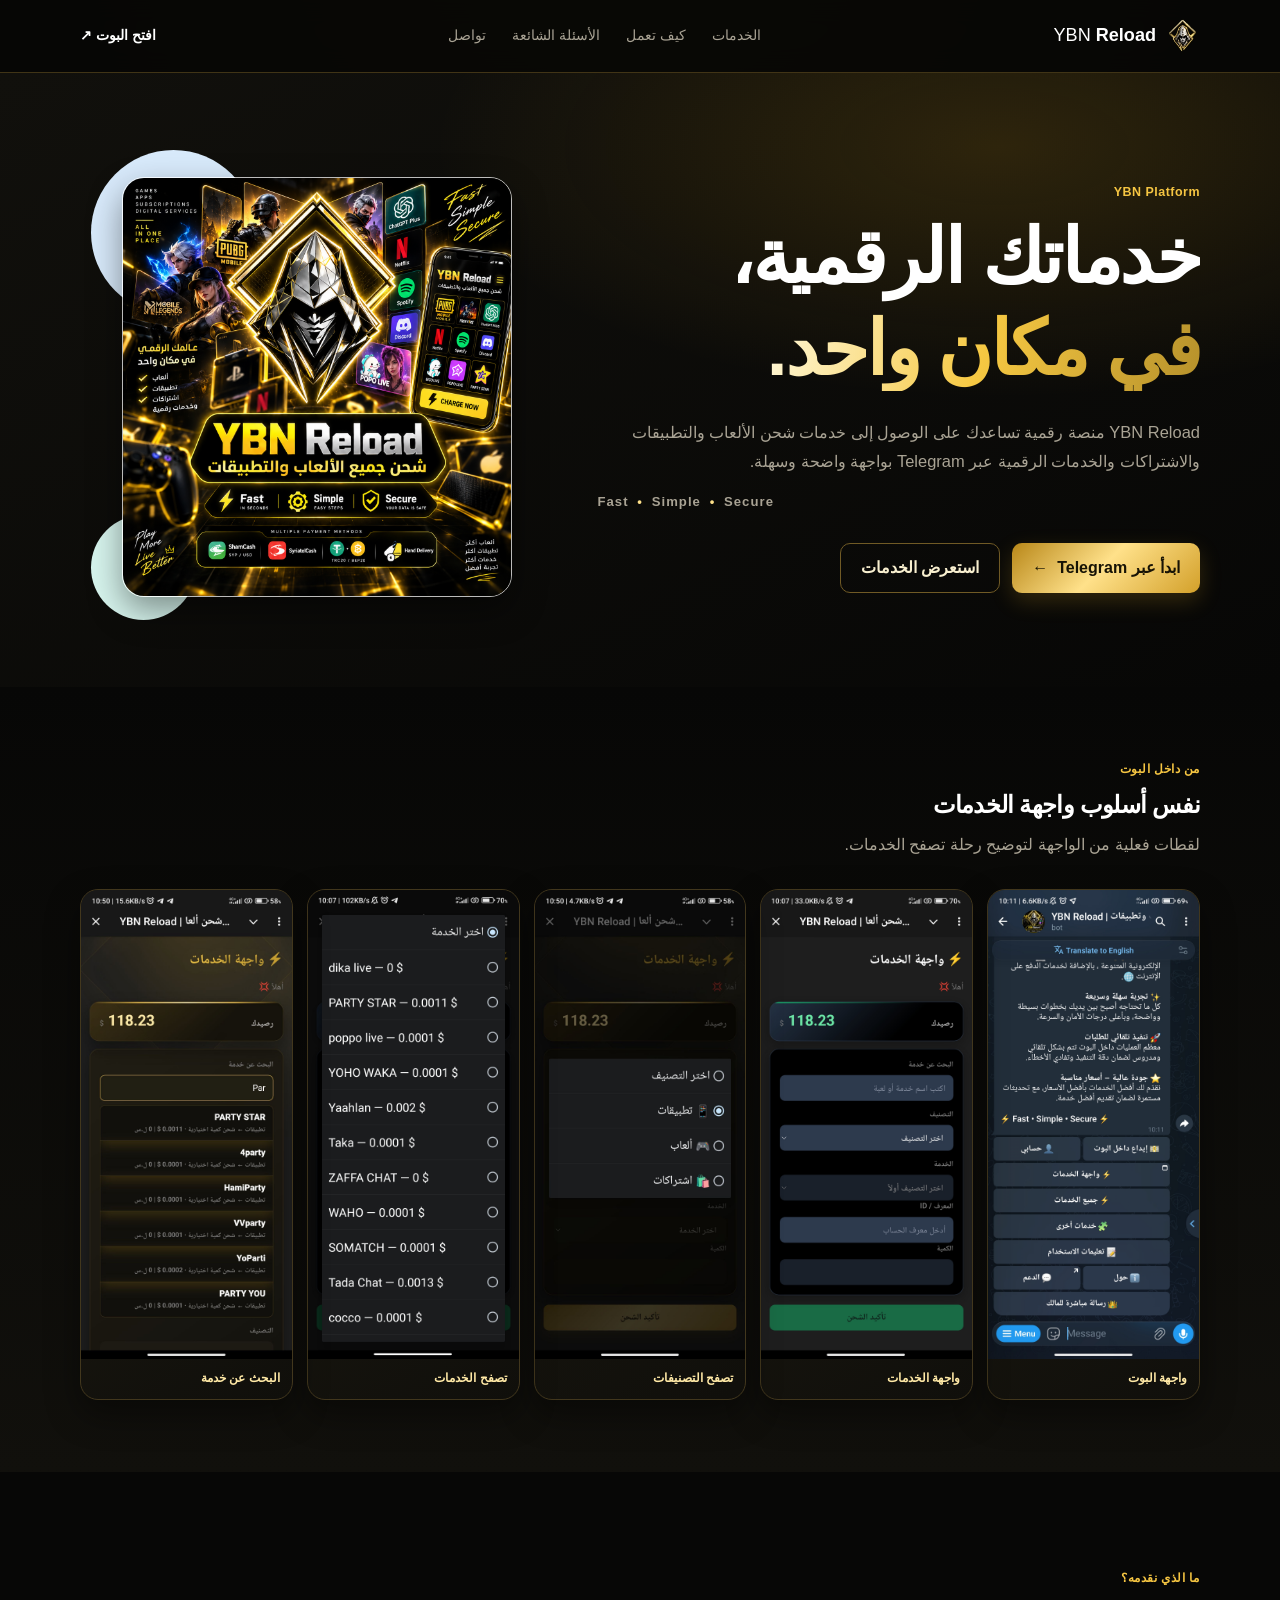
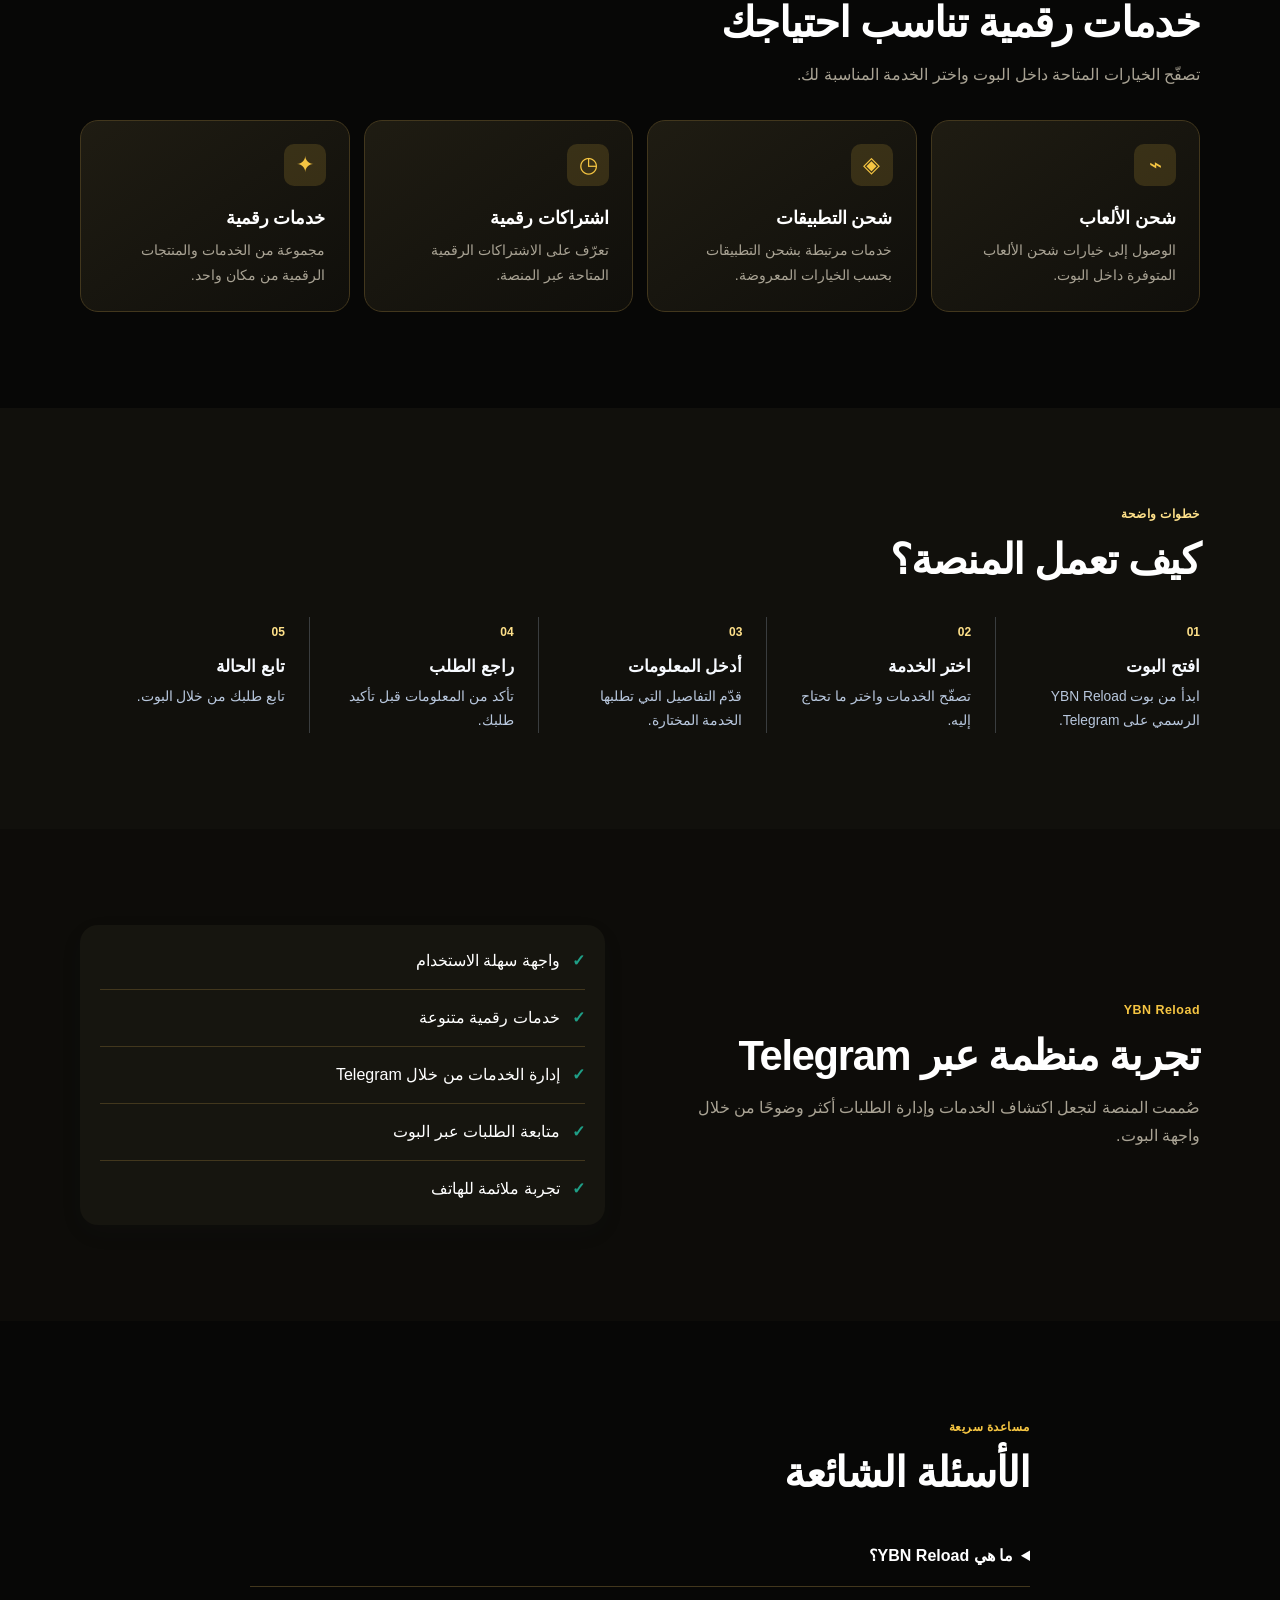
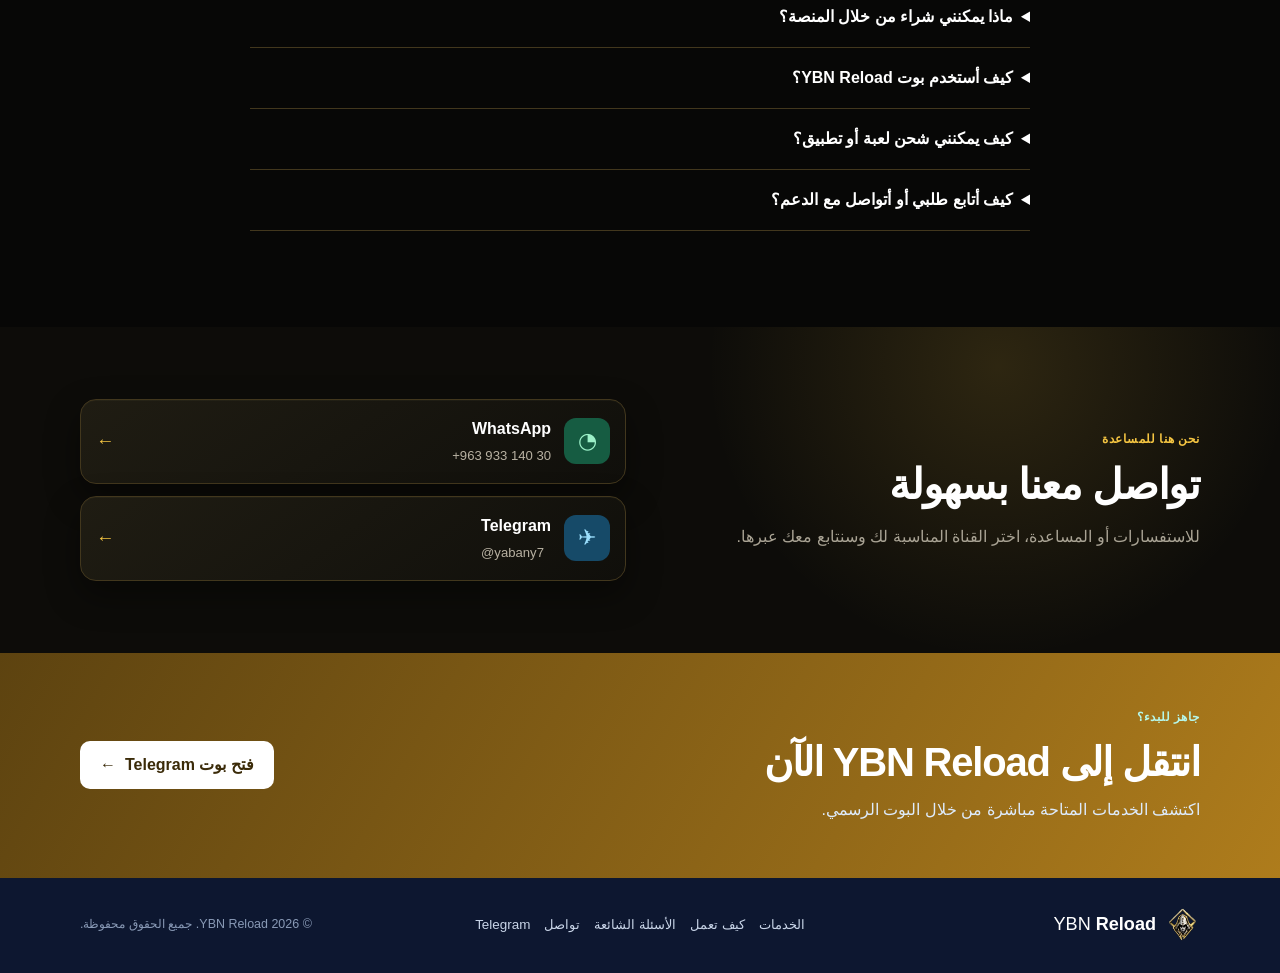
==== index.html @ 55480091 "add contact info" ====
<!doctype html>
<html lang="ar" dir="rtl">
<head>
  <meta charset="utf-8"><meta name="viewport" content="width=device-width, initial-scale=1"><meta name="theme-color" content="#101a35"><meta name="google-site-verification" content="l4mMpk2Cvwfuh3S6zdnhQQh8NTuUlML8mzUeGC96lG0">
  <meta name="description" content="YBN Reload منصة رقمية عبر Telegram لخدمات شحن الألعاب والتطبيقات والاشتراكات والخدمات الرقمية بواجهة سهلة وواضحة."><meta name="robots" content="index, follow">
  <title>YBN Reload | خدمات رقمية عبر Telegram</title>
  <!-- Replace YOUR-SITE-URL with the final GitHub Pages or custom-domain URL. -->
  <link rel="canonical" href="https://alyabany.github.io/YBN-Platform-Website"><meta property="og:type" content="website"><meta property="og:locale" content="ar_AR"><meta property="og:site_name" content="YBN Reload"><meta property="og:title" content="YBN Reload | خدمات رقمية عبر Telegram"><meta property="og:description" content="اكتشف خدمات شحن الألعاب والتطبيقات والاشتراكات والخدمات الرقمية من خلال YBN Reload على Telegram."><meta property="og:url" content="https://alyabany.github.io/YBN-Platform-Website"><meta property="og:image" content="https://alyabany.github.io/YBN-Platform-Website/assets/images/ybn-reload-services.png"><meta property="og:image:alt" content="صورة تعريفية لخدمات YBN Reload الرقمية"><meta name="twitter:card" content="summary_large_image"><meta name="twitter:title" content="YBN Reload | خدمات رقمية عبر Telegram"><meta name="twitter:description" content="خدمات شحن الألعاب والتطبيقات والاشتراكات والخدمات الرقمية عبر Telegram."><meta name="twitter:image" content="https://alyabany.github.io/YBN-Platform-Website/assets/images/ybn-reload-services.png">
  <link rel="stylesheet" href="assets/css/style.css"><link rel="stylesheet" href="assets/css/image.css"><link rel="stylesheet" href="assets/css/bot-theme.css"><link rel="stylesheet" href="assets/css/contact.css">
  <script type="application/ld+json">{"@context":"https://schema.org","@graph":[{"@type":"WebSite","name":"YBN Reload","alternateName":"YBN Platform","url":"https://alyabany.github.io/YBN-Platform-Website","inLanguage":"ar"},{"@type":"FAQPage","mainEntity":[{"@type":"Question","name":"ما هي YBN Reload؟","acceptedAnswer":{"@type":"Answer","text":"YBN Reload منصة رقمية تتيح الوصول إلى خدمات شحن الألعاب والتطبيقات والاشتراكات والخدمات الرقمية من خلال بوت Telegram."}},{"@type":"Question","name":"ماذا يمكنني شراء من خلال المنصة؟","acceptedAnswer":{"@type":"Answer","text":"تعرض المنصة خدمات شحن الألعاب وشحن التطبيقات والاشتراكات والخدمات والمنتجات الرقمية بحسب ما يتوفر في البوت."}},{"@type":"Question","name":"كيف أستخدم بوت YBN Reload؟","acceptedAnswer":{"@type":"Answer","text":"افتح البوت الرسمي على Telegram، ثم اختر الخدمة واتبع التعليمات لإدخال المعلومات المطلوبة ومراجعة طلبك."}},{"@type":"Question","name":"كيف أتابع طلبي؟","acceptedAnswer":{"@type":"Answer","text":"يمكن متابعة حالة الطلب من خلال بوت YBN Reload على Telegram."}},{"@type":"Question","name":"كيف أتواصل مع الدعم؟","acceptedAnswer":{"@type":"Answer","text":"ابدأ من بوت YBN Reload الرسمي على Telegram واتبع الخيارات أو التعليمات المتاحة فيه."}}]}]}</script>
</head>
<body>
  <a class="skip-link" href="#content">انتقل إلى المحتوى</a>
  <header class="site-header"><nav class="container nav" aria-label="التنقل الرئيسي"><a class="brand" href="#top" aria-label="YBN Reload - الصفحة الرئيسية"><img class="brand-logo" src="assets/images/logo3D.png" width="64" height="64" alt="شعار YBN Reload"><span>YBN <b>Reload</b></span></a><div class="nav-links"><a href="#services">الخدمات</a><a href="#how-it-works">كيف تعمل</a><a href="#faq">الأسئلة الشائعة</a><a href="#contact">تواصل</a></div><a class="nav-telegram" href="https://t.me/YBN_Reload_bot" target="_blank" rel="noopener noreferrer">افتح البوت <span aria-hidden="true">↗</span></a></nav></header>
  <main id="content">
    <section class="hero" id="top" aria-labelledby="hero-title"><div class="container hero-grid"><div class="hero-copy"><p class="eyebrow">YBN Platform</p><h1 id="hero-title">خدماتك الرقمية،<br><span>في مكان واحد.</span></h1><p class="hero-description">YBN Reload منصة رقمية تساعدك على الوصول إلى خدمات شحن الألعاب والتطبيقات والاشتراكات والخدمات الرقمية عبر Telegram بواجهة واضحة وسهلة.</p><p class="tagline" lang="en">Fast <i>•</i> Simple <i>•</i> Secure</p><div class="hero-actions"><a class="button button-primary" href="https://t.me/YBN_Reload_bot" target="_blank" rel="noopener noreferrer">ابدأ عبر Telegram <span aria-hidden="true">←</span></a><a class="button button-secondary" href="#services">استعرض الخدمات</a></div></div><div class="hero-art"><div class="orb orb-one"></div><div class="orb orb-two"></div><img src="assets/images/ybn-reload-services.png" width="1208" height="1304" fetchpriority="high" alt="تصميم YBN Reload لخدمات شحن الألعاب والتطبيقات والاشتراكات والخدمات الرقمية"></div></div></section>
    <section class="bot-showcase" aria-labelledby="bot-showcase-title"><div class="container"><p class="eyebrow">من داخل البوت</p><h2 id="bot-showcase-title">نفس أسلوب واجهة الخدمات</h2><p class="section-intro">لقطات فعلية من الواجهة لتوضيح رحلة تصفح الخدمات.</p><div class="screens-grid"><figure><img src="assets/images/bot-home.jpg" width="1080" height="2400" loading="lazy" alt="واجهة بوت YBN Reload"><figcaption>واجهة البوت</figcaption></figure><figure><img src="assets/images/bot-services.jpg" width="1080" height="2400" loading="lazy" alt="واجهة الخدمات في البوت"><figcaption>واجهة الخدمات</figcaption></figure><figure><img src="assets/images/bot-categories.jpg" width="1080" height="2400" loading="lazy" alt="تصفح تصنيفات الخدمات"><figcaption>تصفح التصنيفات</figcaption></figure><figure><img src="assets/images/bot-catalog.jpg" width="1080" height="2400" loading="lazy" alt="قائمة الخدمات داخل البوت"><figcaption>تصفح الخدمات</figcaption></figure><figure><img src="assets/images/bot-search.jpg" width="1080" height="2400" loading="lazy" alt="البحث عن خدمة داخل البوت"><figcaption>البحث عن خدمة</figcaption></figure></div></div></section>
    <section class="section" id="services" aria-labelledby="services-title"><div class="container"><p class="eyebrow">ما الذي نقدمه؟</p><h2 id="services-title">خدمات رقمية تناسب احتياجك</h2><p class="section-intro">تصفّح الخيارات المتاحة داخل البوت واختر الخدمة المناسبة لك.</p><div class="services-grid"><article class="service-card"><span class="icon" aria-hidden="true">⌁</span><h3>شحن الألعاب</h3><p>الوصول إلى خيارات شحن الألعاب المتوفرة داخل البوت.</p></article><article class="service-card"><span class="icon" aria-hidden="true">◈</span><h3>شحن التطبيقات</h3><p>خدمات مرتبطة بشحن التطبيقات بحسب الخيارات المعروضة.</p></article><article class="service-card"><span class="icon" aria-hidden="true">◷</span><h3>اشتراكات رقمية</h3><p>تعرّف على الاشتراكات الرقمية المتاحة عبر المنصة.</p></article><article class="service-card"><span class="icon" aria-hidden="true">✦</span><h3>خدمات رقمية</h3><p>مجموعة من الخدمات والمنتجات الرقمية من مكان واحد.</p></article></div></div></section>
    <section class="section workflow" id="how-it-works" aria-labelledby="workflow-title"><div class="container"><div class="section-heading"><p class="eyebrow">خطوات واضحة</p><h2 id="workflow-title">كيف تعمل المنصة؟</h2></div><ol class="steps"><li><span>01</span><h3>افتح البوت</h3><p>ابدأ من بوت YBN Reload الرسمي على Telegram.</p></li><li><span>02</span><h3>اختر الخدمة</h3><p>تصفّح الخدمات واختر ما تحتاج إليه.</p></li><li><span>03</span><h3>أدخل المعلومات</h3><p>قدّم التفاصيل التي تطلبها الخدمة المختارة.</p></li><li><span>04</span><h3>راجع الطلب</h3><p>تأكد من المعلومات قبل تأكيد طلبك.</p></li><li><span>05</span><h3>تابع الحالة</h3><p>تابع طلبك من خلال البوت.</p></li></ol></div></section>
    <section class="section reasons" aria-labelledby="reasons-title"><div class="container reasons-layout"><div><p class="eyebrow">YBN Reload</p><h2 id="reasons-title">تجربة منظمة عبر Telegram</h2><p class="section-intro">صُممت المنصة لتجعل اكتشاف الخدمات وإدارة الطلبات أكثر وضوحًا من خلال واجهة البوت.</p></div><ul class="reason-list"><li><span aria-hidden="true">✓</span> واجهة سهلة الاستخدام</li><li><span aria-hidden="true">✓</span> خدمات رقمية متنوعة</li><li><span aria-hidden="true">✓</span> إدارة الخدمات من خلال Telegram</li><li><span aria-hidden="true">✓</span> متابعة الطلبات عبر البوت</li><li><span aria-hidden="true">✓</span> تجربة ملائمة للهاتف</li></ul></div></section>
    <section class="section faq" id="faq" aria-labelledby="faq-title"><div class="container narrow"><p class="eyebrow">مساعدة سريعة</p><h2 id="faq-title">الأسئلة الشائعة</h2><div class="faq-list"><details><summary>ما هي YBN Reload؟</summary><p>YBN Reload منصة رقمية تتيح الوصول إلى خدمات شحن الألعاب والتطبيقات والاشتراكات والخدمات الرقمية من خلال بوت Telegram.</p></details><details><summary>ماذا يمكنني شراء من خلال المنصة؟</summary><p>تتضمن المنصة خدمات شحن الألعاب وشحن التطبيقات والاشتراكات والخدمات والمنتجات الرقمية، بحسب ما يتوفر داخل البوت.</p></details><details><summary>كيف أستخدم بوت YBN Reload؟</summary><p>افتح البوت الرسمي على Telegram، واختر الخدمة، ثم اتبع التعليمات لإدخال المعلومات المطلوبة ومراجعة طلبك.</p></details><details><summary>كيف يمكنني شحن لعبة أو تطبيق؟</summary><p>افتح البوت واختر خدمة الشحن المتاحة، ثم اتبع الخطوات الظاهرة للخدمة التي اخترتها.</p></details><details><summary>كيف أتابع طلبي أو أتواصل مع الدعم؟</summary><p>يمكنك متابعة حالة طلبك أو الوصول إلى خيارات الدعم المتاحة من خلال بوت YBN Reload الرسمي.</p></details></div></div></section>
    <section class="contact" id="contact" aria-labelledby="contact-title"><div class="container contact-layout"><div><p class="eyebrow">نحن هنا للمساعدة</p><h2 id="contact-title">تواصل معنا بسهولة</h2><p>للاستفسارات أو المساعدة، اختر القناة المناسبة لك وسنتابع معك عبرها.</p></div><div class="contact-cards"><a class="contact-card whatsapp" href="https://wa.me/96393314030" target="_blank" rel="noopener noreferrer"><span class="contact-icon" aria-hidden="true">◔</span><span><strong>WhatsApp</strong><small dir="ltr">+963 933 140 30</small></span><b aria-hidden="true">←</b></a><a class="contact-card telegram" href="https://t.me/yabany7" target="_blank" rel="noopener noreferrer"><span class="contact-icon" aria-hidden="true">✈</span><span><strong>Telegram</strong><small dir="ltr">@yabany7</small></span><b aria-hidden="true">←</b></a></div></div></section>
    <section class="cta"><div class="container cta-content"><div><p class="eyebrow">جاهز للبدء؟</p><h2>انتقل إلى YBN Reload الآن</h2><p>اكتشف الخدمات المتاحة مباشرة من خلال البوت الرسمي.</p></div><a class="button button-light" href="https://t.me/YBN_Reload_bot" target="_blank" rel="noopener noreferrer">فتح بوت Telegram <span aria-hidden="true">←</span></a></div></section>
  </main>
  <footer class="site-footer"><div class="container footer-grid"><a class="brand" href="#top"><img class="brand-logo" src="assets/images/logo3D.png" width="64" height="64" alt="شعار YBN Reload"><span>YBN <b>Reload</b></span></a><div class="footer-links"><a href="#services">الخدمات</a><a href="#how-it-works">كيف تعمل</a><a href="#faq">الأسئلة الشائعة</a><a href="#contact">تواصل</a><a href="https://t.me/YBN_Reload_bot" target="_blank" rel="noopener noreferrer">Telegram</a></div><p>© 2026 YBN Reload. جميع الحقوق محفوظة.</p></div></footer>
</body>
</html>
---- assets/css/style.css ----
:root{--ink:#111b35;--muted:#5d6b83;--paper:#fff;--surface:#f5f8fc;--line:#dce5f1;--primary:#1f62ac;--deep:#101a35;--mint:#57d3bd;--radius:18px;--shadow:0 18px 48px rgba(16,26,53,.1)}*{box-sizing:border-box}html{scroll-behavior:smooth}body{margin:0;background:var(--paper);color:var(--ink);font-family:Tahoma,Arial,sans-serif;font-size:16px;line-height:1.75}a{color:inherit;text-decoration:none}a:focus-visible,summary:focus-visible{outline:3px solid var(--mint);outline-offset:4px}.container{width:min(1120px,calc(100% - 40px));margin-inline:auto}.skip-link{background:#fff;color:var(--deep);padding:9px 14px;position:fixed;right:14px;top:-100px;z-index:20;border-radius:10px}.skip-link:focus{top:14px}.site-header{background:rgba(255,255,255,.92);border-bottom:1px solid rgba(220,229,241,.8);position:sticky;top:0;z-index:10;backdrop-filter:blur(12px)}.nav{min-height:72px;display:flex;align-items:center;justify-content:space-between;gap:18px}.brand{font-size:1.13rem;font-weight:500;display:inline-flex;gap:9px;align-items:center;white-space:nowrap}.brand b{font-weight:800}.brand-mark{align-items:center;background:linear-gradient(145deg,#2874be,#123d77);border-radius:9px;color:#fff;display:inline-flex;font-size:.93rem;font-weight:800;height:30px;justify-content:center;width:30px}.nav-links{display:none;gap:26px;color:#42516c;font-size:.9rem}.nav-links a:hover,.footer-links a:hover{color:var(--primary)}.nav-telegram{color:var(--primary);font-size:.85rem;font-weight:700;white-space:nowrap}.hero{background:linear-gradient(155deg,#f7fbff 0%,#eef5fc 52%,#f7fbff 100%);overflow:hidden;padding:70px 0 64px}.hero-grid{align-items:center;display:grid;gap:44px}.eyebrow{color:var(--primary);font-size:.78rem;font-weight:800;letter-spacing:.04em;margin:0 0 9px}.hero h1,h2{letter-spacing:-.03em;line-height:1.22;margin:0}.hero h1{font-size:clamp(2.45rem,8vw,4.7rem)}.hero h1 span{color:var(--primary)}.hero-description{color:var(--muted);font-size:1.03rem;max-width:590px;margin:22px 0 15px}.tagline{color:#6b7890;direction:ltr;font-size:.82rem;font-weight:700;letter-spacing:.08em;margin:0}.tagline i{color:var(--mint);font-style:normal;padding:0 4px}.hero-actions{display:flex;flex-wrap:wrap;gap:12px;margin-top:29px}.button{align-items:center;border-radius:10px;display:inline-flex;font-weight:800;gap:9px;justify-content:center;min-height:48px;padding:10px 20px;transition:transform .2s,box-shadow .2s}.button:hover{transform:translateY(-2px)}.button-primary{background:var(--primary);box-shadow:0 9px 18px rgba(31,98,172,.22);color:#fff}.button-secondary{border:1px solid #cbd8e8;color:#243653}.hero-art{min-height:320px;position:relative}.chat-card{background:#fff;border:1px solid rgba(220,229,241,.9);border-radius:22px;box-shadow:var(--shadow);margin:0 auto;padding:17px;position:relative;width:min(100%,390px);z-index:1}.chat-head{align-items:center;display:flex;gap:10px}.avatar{align-items:center;background:linear-gradient(135deg,#1e68b3,#54cfbb);border-radius:50%;color:#fff;display:flex;font-size:.8rem;font-weight:800;height:34px;justify-content:center;width:34px}.chat-head b,.chat-head small{display:block;line-height:1.4}.chat-head b{font-size:.88rem}.chat-head small{color:#718099;font-size:.7rem}.dots{color:#91a0b8;margin-right:auto}.bubble{border-radius:13px;font-size:.8rem;margin-top:22px;padding:11px 13px;width:83%}.bot-bubble{background:#edf5fd;color:#2b4262}.service-pills{display:flex;flex-wrap:wrap;gap:7px;margin:13px 0}.service-pills span{background:#f4f7fb;border-radius:50px;color:#456084;font-size:.7rem;padding:7px 9px}.message-input{align-items:center;border:1px solid var(--line);border-radius:9px;color:#94a0b0;display:flex;font-size:.74rem;justify-content:space-between;padding:7px 10px}.message-input b{color:var(--primary);font-size:1rem}.orb{border-radius:50%;position:absolute}.orb-one{background:#d8eafb;height:165px;left:5%;top:-27px;width:165px}.orb-two{background:#d7f5ee;bottom:-23px;height:105px;left:8%;width:105px}.section{padding:72px 0}.section h2{font-size:clamp(1.8rem,5vw,2.6rem)}.section-intro{color:var(--muted);margin:12px 0 0;max-width:620px}.services-grid{display:grid;gap:14px;margin-top:31px}.service-card{background:var(--surface);border:1px solid #e7edf5;border-radius:var(--radius);padding:23px}.icon{align-items:center;background:#e4f1ff;border-radius:10px;color:var(--primary);display:flex;font-size:1.35rem;height:42px;justify-content:center;width:42px}.service-card:nth-child(2) .icon{background:#e5f8f3;color:#208a78}.service-card:nth-child(3) .icon{background:#eef0ff;color:#5866c5}.service-card:nth-child(4) .icon{background:#f4eefe;color:#8851bd}.service-card h3{font-size:1.1rem;margin:17px 0 4px}.service-card p{color:var(--muted);font-size:.89rem;margin:0}.workflow{background:var(--deep);color:#f7faff}.workflow .eyebrow{color:var(--mint)}.steps{display:grid;gap:16px;list-style:none;margin:32px 0 0;padding:0}.steps li{border-bottom:1px solid rgba(207,224,247,.22);padding:0 0 18px}.steps span{color:var(--mint);font-size:.75rem;font-weight:800}.steps h3{font-size:1.06rem;margin:7px 0 3px}.steps p{color:#b8c7dd;font-size:.86rem;margin:0}.reasons{background:var(--surface)}.reasons-layout{display:grid;gap:28px}.reason-list{background:#fff;border-radius:var(--radius);box-shadow:0 8px 24px rgba(34,56,85,.05);list-style:none;margin:0;padding:8px 20px}.reason-list li{border-bottom:1px solid #ebf0f5;padding:14px 0}.reason-list li:last-child{border:0}.reason-list span{color:#1f9f87;font-weight:900;margin-left:8px}.narrow{max-width:780px}.faq-list{margin-top:27px}.faq-list details{border-bottom:1px solid var(--line);padding:16px 0}.faq-list summary{cursor:pointer;font-size:1rem;font-weight:800;list-style-position:inside}.faq-list p{color:var(--muted);font-size:.92rem;margin:10px 0 0;padding-inline:2px}.cta{background:linear-gradient(120deg,#1f62ac,#16457d);color:#fff;padding:54px 0}.cta-content{display:grid;gap:24px}.cta .eyebrow{color:#b6f7e9}.cta h2{font-size:clamp(1.75rem,5vw,2.5rem);line-height:1.2;margin:0}.cta p:not(.eyebrow){color:#deebfb;margin:10px 0 0}.button-light{align-self:center;background:#fff;color:#18528f;width:max-content}.site-footer{background:#0d1730;color:#c9d5e8;padding:30px 0}.footer-grid{display:grid;gap:19px}.footer-links{display:flex;flex-wrap:wrap;gap:14px;font-size:.84rem}.site-footer p{color:#899ab6;font-size:.78rem;margin:0}.error-page{align-items:center;background:var(--surface);display:flex;min-height:100vh;padding:20px}.error-card{background:#fff;border-radius:var(--radius);box-shadow:var(--shadow);margin:auto;max-width:530px;padding:40px;text-align:center}.error-card .brand{justify-content:center}.error-code{color:var(--primary);font-size:4rem;font-weight:800;line-height:1;margin:32px 0 10px}.error-card h1{font-size:1.7rem}.error-card p:not(.error-code){color:var(--muted);margin-bottom:26px}@media (min-width:640px){.services-grid{grid-template-columns:repeat(2,1fr)}.steps{grid-template-columns:repeat(2,1fr)}.steps li{padding-left:15px}.footer-grid{align-items:center;grid-template-columns:1fr auto 1fr}.site-footer p{text-align:left}}@media (min-width:850px){.nav-links{display:flex}.hero{padding:104px 0 90px}.hero-grid{grid-template-columns:1.12fr .88fr}.hero-art{min-height:390px}.chat-card{margin-top:25px}.services-grid{grid-template-columns:repeat(4,1fr)}.steps{grid-template-columns:repeat(5,1fr);gap:24px}.steps li{border-bottom:0;border-left:1px solid rgba(207,224,247,.22);padding:0 0 0 19px}.steps li:last-child{border-left:0}.reasons-layout{align-items:center;grid-template-columns:1fr 1fr;gap:70px}.cta-content{align-items:center;grid-template-columns:1fr auto}.section{padding:96px 0}}@media (prefers-reduced-motion:reduce){html{scroll-behavior:auto}.button{transition:none}}
---- assets/css/image.css ----
.hero-art{isolation:isolate;margin-inline:auto;max-width:355px;min-height:0}
.hero-art img{border:1px solid rgba(255,255,255,.72);border-radius:22px;box-shadow:var(--shadow);display:block;height:auto;position:relative;width:100%;z-index:1}
.hero-art .orb{z-index:0}.hero-art .orb-one,.hero-art .orb-two{left:-8%}
@media (min-width:850px){.hero-art{max-width:390px}}
---- assets/css/bot-theme.css ----
:root{--ink:#f8f3e6;--muted:#a9a394;--paper:#070706;--surface:#11100c;--line:#42371d;--primary:#f5c542;--deep:#070706;--mint:#ffe18a;--radius:18px;--shadow:0 14px 34px rgba(0,0,0,.42),inset 0 1px rgba(255,238,176,.035)}
body{background:radial-gradient(ellipse 80% 42% at 50% -12%,rgba(221,165,24,.23),transparent 68%),var(--paper);color:#fff;font-family:"Segoe UI",Tahoma,Arial,sans-serif}.site-header{background:rgba(7,7,6,.92);border-color:rgba(112,90,37,.55)}.brand,.nav-telegram{color:#fff}.nav-links{color:var(--muted)}.brand-mark{background:linear-gradient(145deg,#b88718,#ffe18a);color:#171305}.hero{background:radial-gradient(ellipse 70% 65% at 78% 12%,rgba(221,165,24,.16),transparent 63%),linear-gradient(155deg,#11100c,#070706)}.hero h1,.section h2,.bot-showcase h2{color:#fff}.hero h1 span{background:linear-gradient(105deg,#fff9dc,#f6c842 50%,#b6912b);-webkit-background-clip:text;background-clip:text;color:transparent}.hero-description,.tagline,.section-intro{color:var(--muted)}.eyebrow{color:#f5c542}.button-primary{background-image:linear-gradient(135deg,#b88718,#ffe18a 48%,#d3a02a);box-shadow:0 8px 22px rgba(223,170,33,.2);color:#171305}.button-secondary{border-color:#705a25;color:#f8efcf}.bot-showcase{background:linear-gradient(180deg,#070706,#11100c);padding:72px 0}.screens-grid{display:grid;gap:14px;grid-template-columns:repeat(2,minmax(0,1fr));margin-top:30px}.screens-grid figure{background:linear-gradient(145deg,rgba(32,29,19,.96),rgba(16,15,11,.98));border:1px solid #42371d;border-radius:18px;box-shadow:var(--shadow);margin:0;overflow:hidden}.screens-grid figure:first-child{grid-column:span 2}.screens-grid img{display:block;height:auto;width:100%}.screens-grid figcaption{color:#ffe9a6;font-size:.78rem;font-weight:700;padding:9px 12px}.section{background:#070706}.service-card{background:linear-gradient(145deg,rgba(32,29,19,.96),rgba(16,15,11,.98));border-color:#42371d}.service-card h3,.reason-list{color:#fff}.service-card p,.faq-list p{color:var(--muted)}.icon{background:rgba(245,197,66,.15)!important;color:#f5c542!important}.workflow{background:#11100c}.reasons{background:#0d0c09}.reason-list{background:#16150f}.reason-list li,.faq-list details{border-color:#42371d}.faq{background:#070706}.faq-list summary{color:#fff}.cta{background:linear-gradient(120deg,#5d4310,#ae7c1c)}.button-light{color:#3b2b09}@media(min-width:700px){.screens-grid{grid-template-columns:repeat(5,1fr)}.screens-grid figure:first-child{grid-column:span 1}}
---- assets/css/contact.css ----
.brand-logo{border-radius:50%;display:block;height:32px;object-fit:cover;width:32px}.contact{background:radial-gradient(circle at 78% 12%,rgba(245,197,66,.14),transparent 28%),#0d0c09;padding:72px 0}.contact-layout{display:grid;gap:28px}.contact h2{color:#fff;font-size:clamp(1.8rem,5vw,2.6rem);letter-spacing:-.03em;line-height:1.22;margin:0}.contact p:not(.eyebrow){color:var(--muted);margin:12px 0 0;max-width:530px}.contact-cards{display:grid;gap:12px}.contact-card{align-items:center;background:linear-gradient(145deg,rgba(32,29,19,.96),rgba(16,15,11,.98));border:1px solid #42371d;border-radius:16px;box-shadow:var(--shadow);display:flex;gap:13px;padding:15px;transition:transform .2s,border-color .2s}.contact-card:hover{border-color:#f5c542;transform:translateY(-3px)}.contact-card .contact-icon{align-items:center;border-radius:12px;display:flex;font-size:1.35rem;height:46px;justify-content:center;width:46px}.contact-card.whatsapp .contact-icon{background:#165c42;color:#9cf0c8}.contact-card.telegram .contact-icon{background:#164a68;color:#9bdffd}.contact-card strong,.contact-card small{display:block}.contact-card strong{color:#fff;font-size:1rem}.contact-card small{color:#b8b1a2;font-size:.82rem;margin-top:2px}.contact-card b{color:#f5c542;font-size:1.15rem;margin-right:auto}@media(min-width:760px){.contact-layout{align-items:center;grid-template-columns:1fr 1fr}.brand-logo{height:35px;width:35px}}
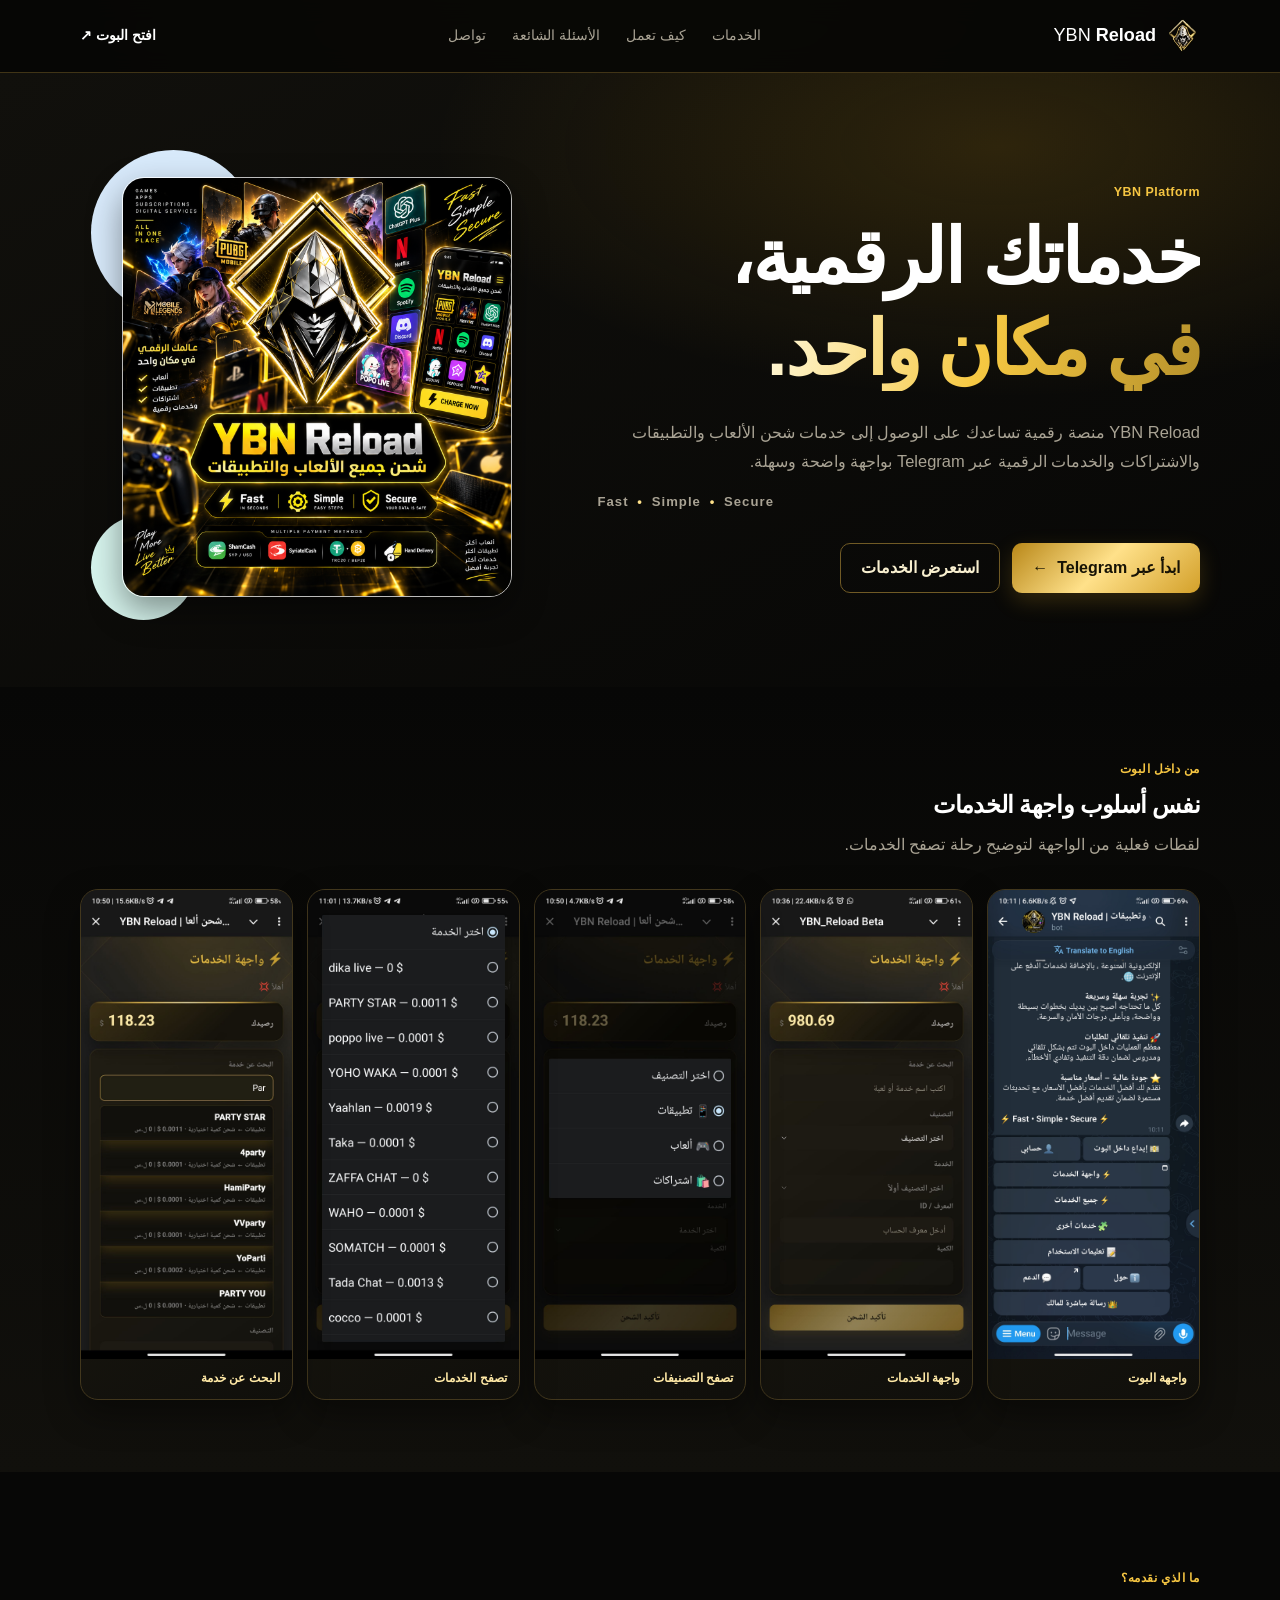
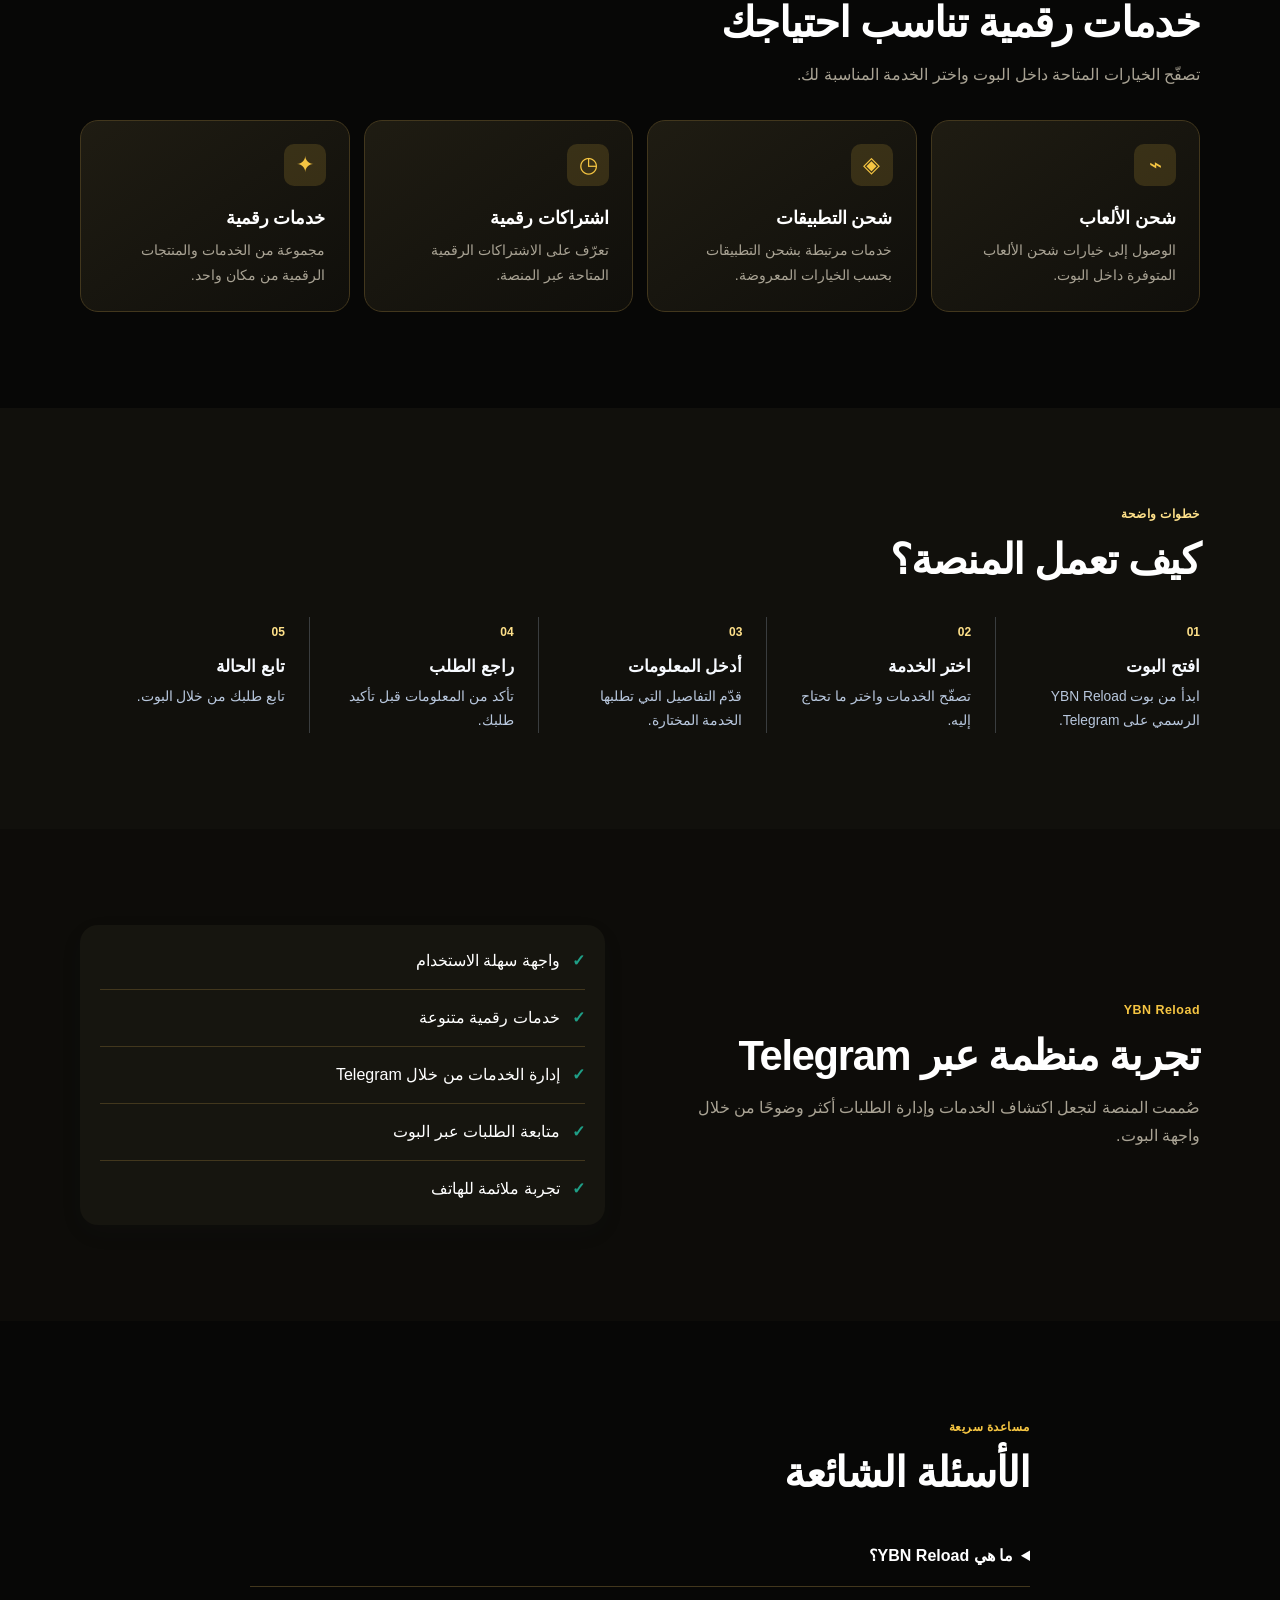
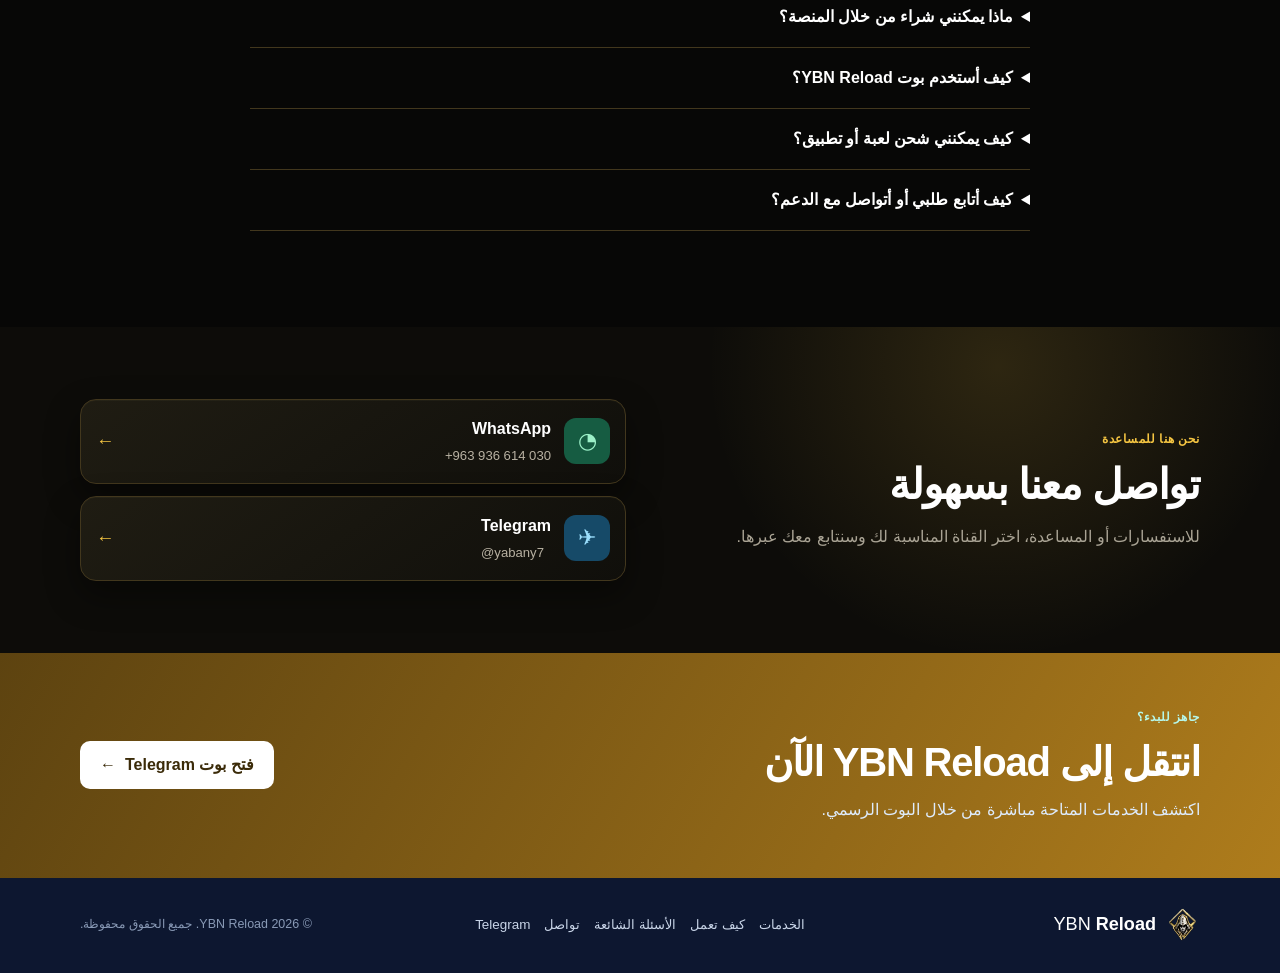
==== commit 9125b95c: "fix contact" ====
--- a/index.html
+++ b/index.html
@@ -19,7 +19,7 @@
     <section class="section workflow" id="how-it-works" aria-labelledby="workflow-title"><div class="container"><div class="section-heading"><p class="eyebrow">خطوات واضحة</p><h2 id="workflow-title">كيف تعمل المنصة؟</h2></div><ol class="steps"><li><span>01</span><h3>افتح البوت</h3><p>ابدأ من بوت YBN Reload الرسمي على Telegram.</p></li><li><span>02</span><h3>اختر الخدمة</h3><p>تصفّح الخدمات واختر ما تحتاج إليه.</p></li><li><span>03</span><h3>أدخل المعلومات</h3><p>قدّم التفاصيل التي تطلبها الخدمة المختارة.</p></li><li><span>04</span><h3>راجع الطلب</h3><p>تأكد من المعلومات قبل تأكيد طلبك.</p></li><li><span>05</span><h3>تابع الحالة</h3><p>تابع طلبك من خلال البوت.</p></li></ol></div></section>
     <section class="section reasons" aria-labelledby="reasons-title"><div class="container reasons-layout"><div><p class="eyebrow">YBN Reload</p><h2 id="reasons-title">تجربة منظمة عبر Telegram</h2><p class="section-intro">صُممت المنصة لتجعل اكتشاف الخدمات وإدارة الطلبات أكثر وضوحًا من خلال واجهة البوت.</p></div><ul class="reason-list"><li><span aria-hidden="true">✓</span> واجهة سهلة الاستخدام</li><li><span aria-hidden="true">✓</span> خدمات رقمية متنوعة</li><li><span aria-hidden="true">✓</span> إدارة الخدمات من خلال Telegram</li><li><span aria-hidden="true">✓</span> متابعة الطلبات عبر البوت</li><li><span aria-hidden="true">✓</span> تجربة ملائمة للهاتف</li></ul></div></section>
     <section class="section faq" id="faq" aria-labelledby="faq-title"><div class="container narrow"><p class="eyebrow">مساعدة سريعة</p><h2 id="faq-title">الأسئلة الشائعة</h2><div class="faq-list"><details><summary>ما هي YBN Reload؟</summary><p>YBN Reload منصة رقمية تتيح الوصول إلى خدمات شحن الألعاب والتطبيقات والاشتراكات والخدمات الرقمية من خلال بوت Telegram.</p></details><details><summary>ماذا يمكنني شراء من خلال المنصة؟</summary><p>تتضمن المنصة خدمات شحن الألعاب وشحن التطبيقات والاشتراكات والخدمات والمنتجات الرقمية، بحسب ما يتوفر داخل البوت.</p></details><details><summary>كيف أستخدم بوت YBN Reload؟</summary><p>افتح البوت الرسمي على Telegram، واختر الخدمة، ثم اتبع التعليمات لإدخال المعلومات المطلوبة ومراجعة طلبك.</p></details><details><summary>كيف يمكنني شحن لعبة أو تطبيق؟</summary><p>افتح البوت واختر خدمة الشحن المتاحة، ثم اتبع الخطوات الظاهرة للخدمة التي اخترتها.</p></details><details><summary>كيف أتابع طلبي أو أتواصل مع الدعم؟</summary><p>يمكنك متابعة حالة طلبك أو الوصول إلى خيارات الدعم المتاحة من خلال بوت YBN Reload الرسمي.</p></details></div></div></section>
-    <section class="contact" id="contact" aria-labelledby="contact-title"><div class="container contact-layout"><div><p class="eyebrow">نحن هنا للمساعدة</p><h2 id="contact-title">تواصل معنا بسهولة</h2><p>للاستفسارات أو المساعدة، اختر القناة المناسبة لك وسنتابع معك عبرها.</p></div><div class="contact-cards"><a class="contact-card whatsapp" href="https://wa.me/96393314030" target="_blank" rel="noopener noreferrer"><span class="contact-icon" aria-hidden="true">◔</span><span><strong>WhatsApp</strong><small dir="ltr">+963 933 140 30</small></span><b aria-hidden="true">←</b></a><a class="contact-card telegram" href="https://t.me/yabany7" target="_blank" rel="noopener noreferrer"><span class="contact-icon" aria-hidden="true">✈</span><span><strong>Telegram</strong><small dir="ltr">@yabany7</small></span><b aria-hidden="true">←</b></a></div></div></section>
+    <section class="contact" id="contact" aria-labelledby="contact-title"><div class="container contact-layout"><div><p class="eyebrow">نحن هنا للمساعدة</p><h2 id="contact-title">تواصل معنا بسهولة</h2><p>للاستفسارات أو المساعدة، اختر القناة المناسبة لك وسنتابع معك عبرها.</p></div><div class="contact-cards"><a class="contact-card whatsapp" href="https://wa.me/963936614030" target="_blank" rel="noopener noreferrer"><span class="contact-icon" aria-hidden="true">◔</span><span><strong>WhatsApp</strong><small dir="ltr">+963 936 614 030</small></span><b aria-hidden="true">←</b></a><a class="contact-card telegram" href="https://t.me/yabany7" target="_blank" rel="noopener noreferrer"><span class="contact-icon" aria-hidden="true">✈</span><span><strong>Telegram</strong><small dir="ltr">@yabany7</small></span><b aria-hidden="true">←</b></a></div></div></section>
     <section class="cta"><div class="container cta-content"><div><p class="eyebrow">جاهز للبدء؟</p><h2>انتقل إلى YBN Reload الآن</h2><p>اكتشف الخدمات المتاحة مباشرة من خلال البوت الرسمي.</p></div><a class="button button-light" href="https://t.me/YBN_Reload_bot" target="_blank" rel="noopener noreferrer">فتح بوت Telegram <span aria-hidden="true">←</span></a></div></section>
   </main>
   <footer class="site-footer"><div class="container footer-grid"><a class="brand" href="#top"><img class="brand-logo" src="assets/images/logo3D.png" width="64" height="64" alt="شعار YBN Reload"><span>YBN <b>Reload</b></span></a><div class="footer-links"><a href="#services">الخدمات</a><a href="#how-it-works">كيف تعمل</a><a href="#faq">الأسئلة الشائعة</a><a href="#contact">تواصل</a><a href="https://t.me/YBN_Reload_bot" target="_blank" rel="noopener noreferrer">Telegram</a></div><p>© 2026 YBN Reload. جميع الحقوق محفوظة.</p></div></footer>
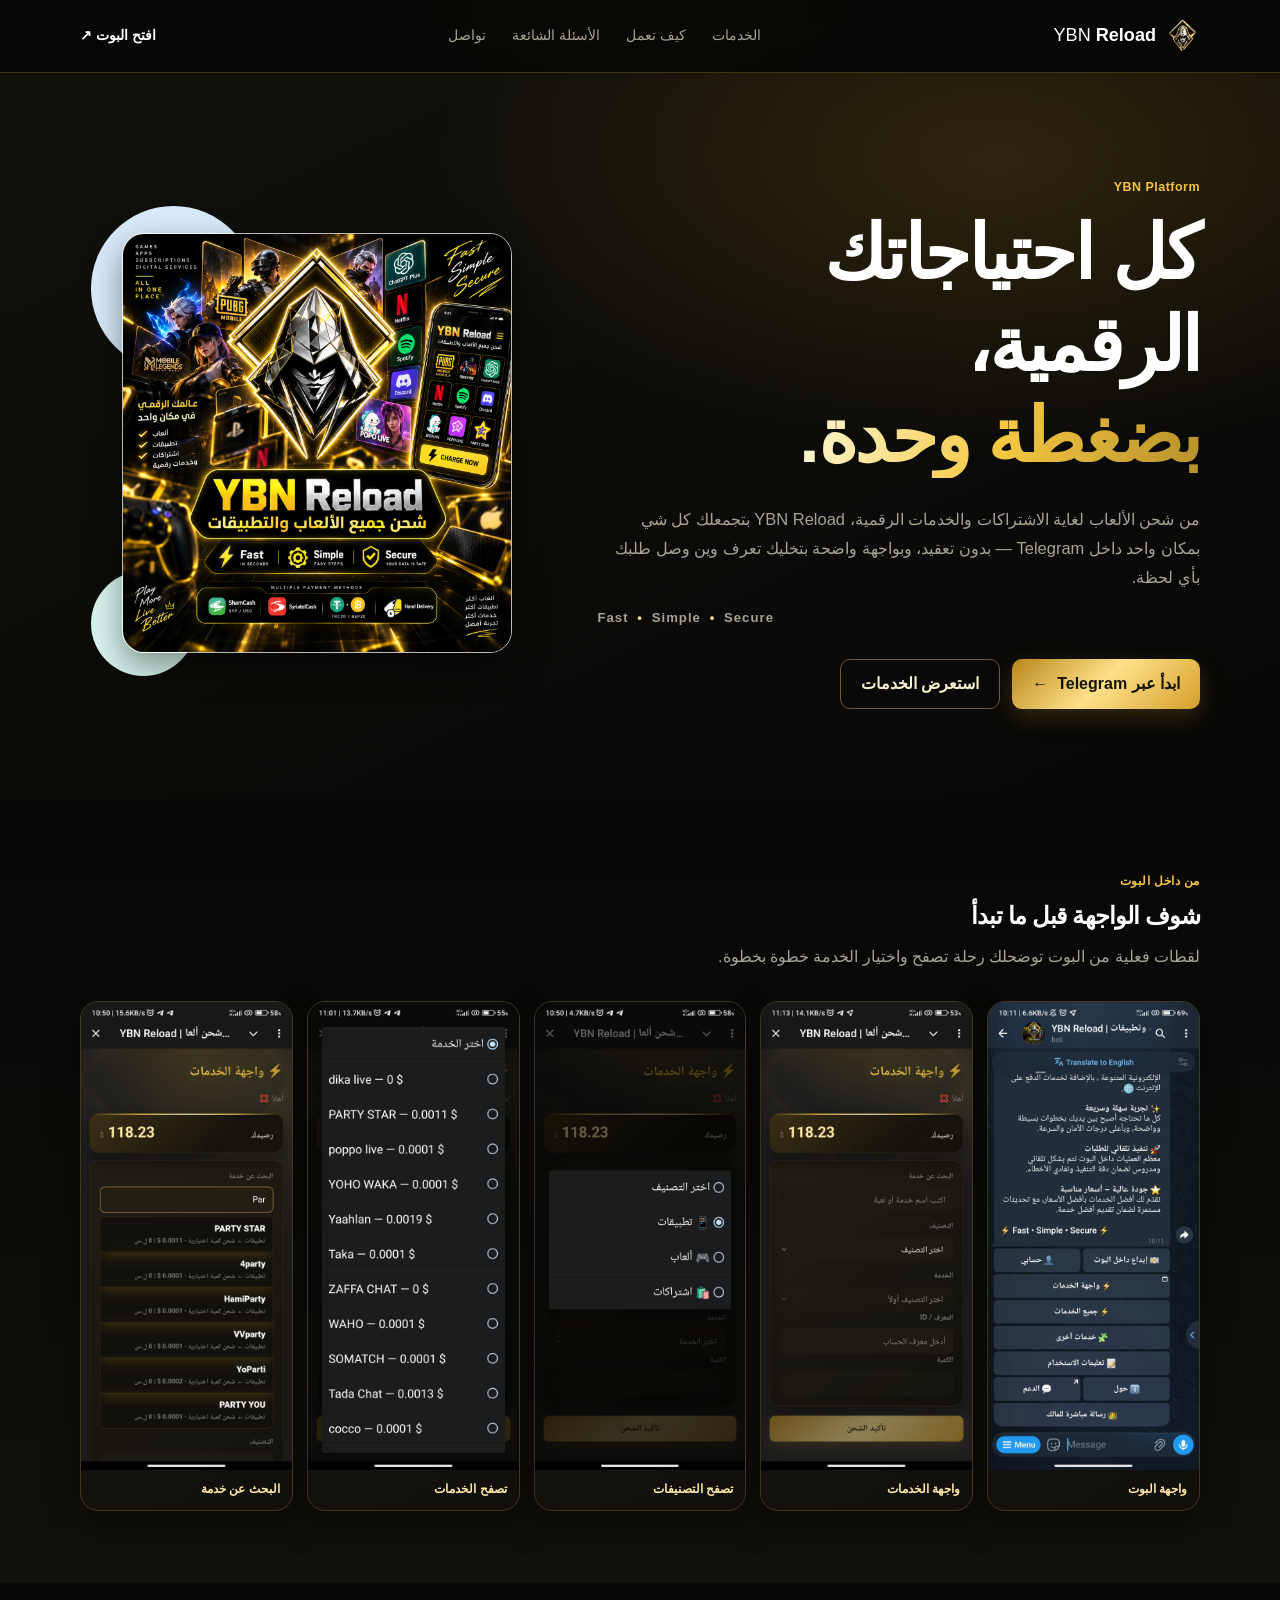
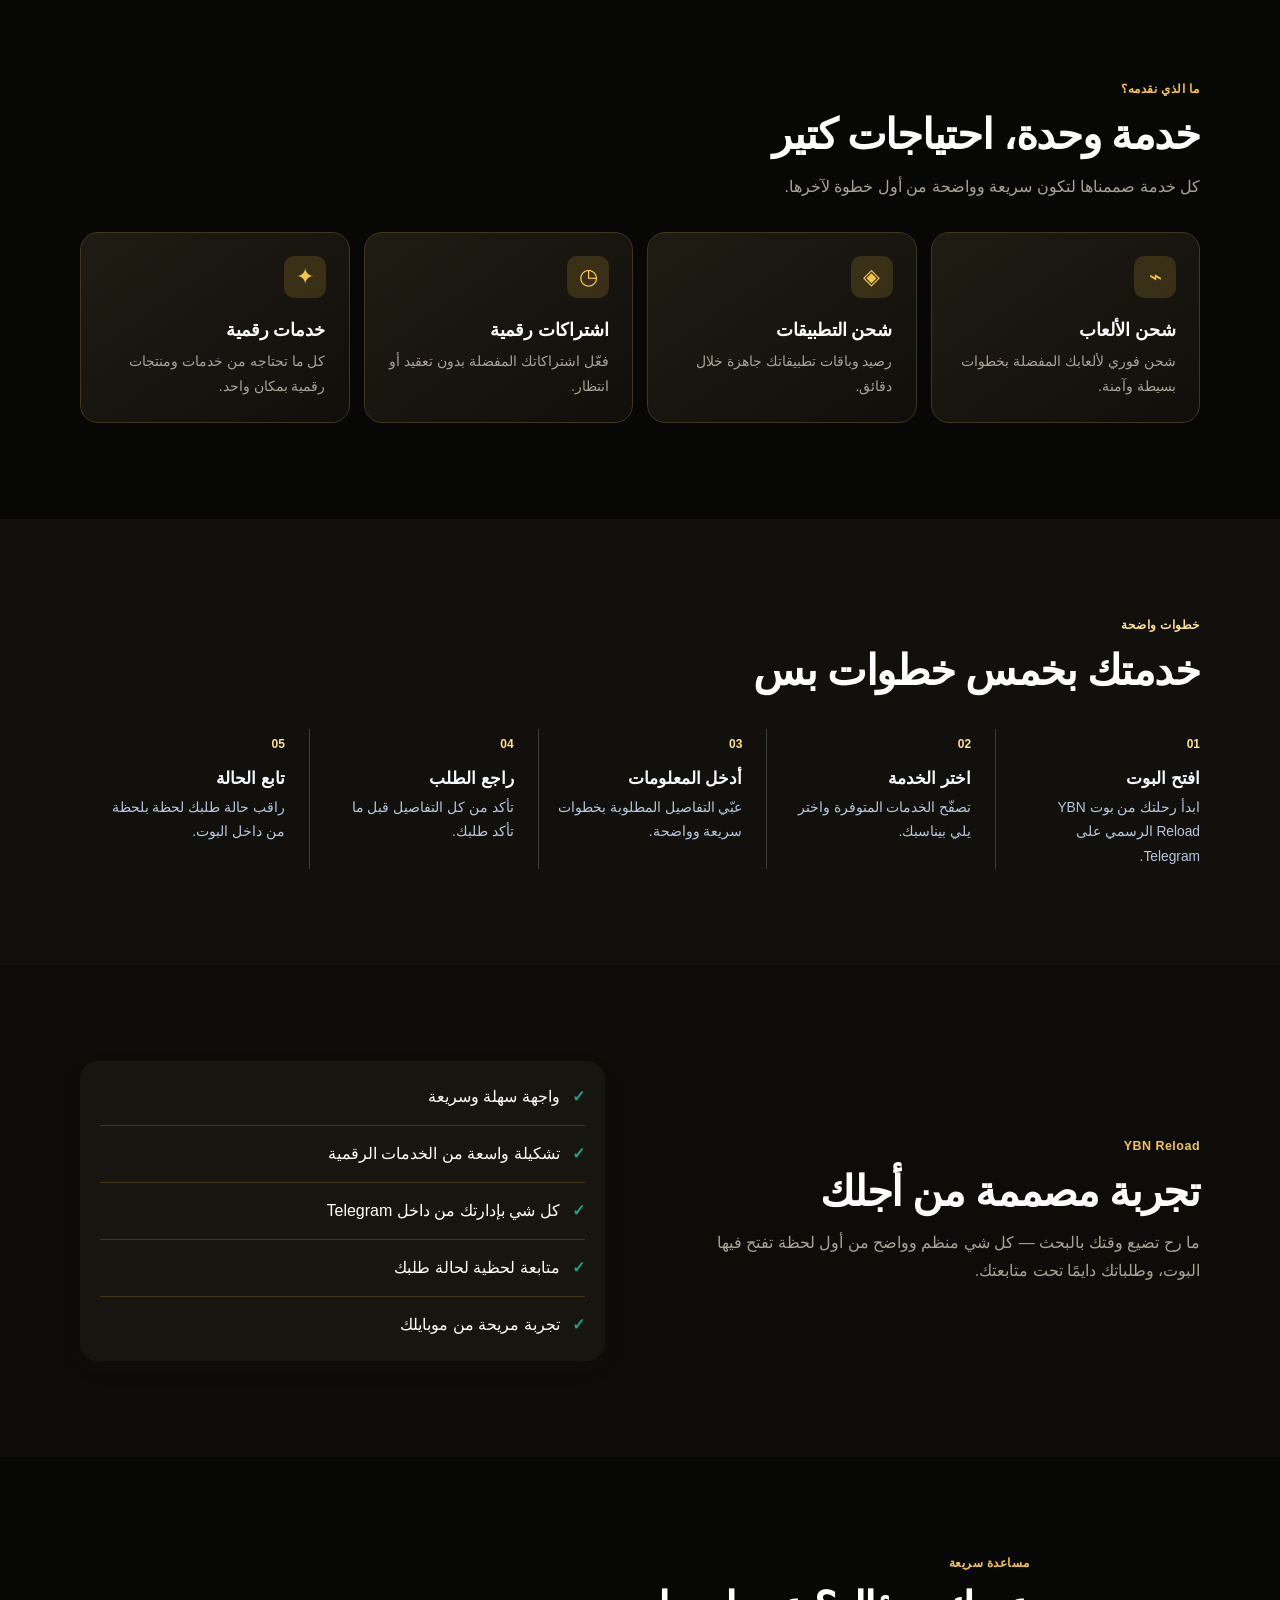
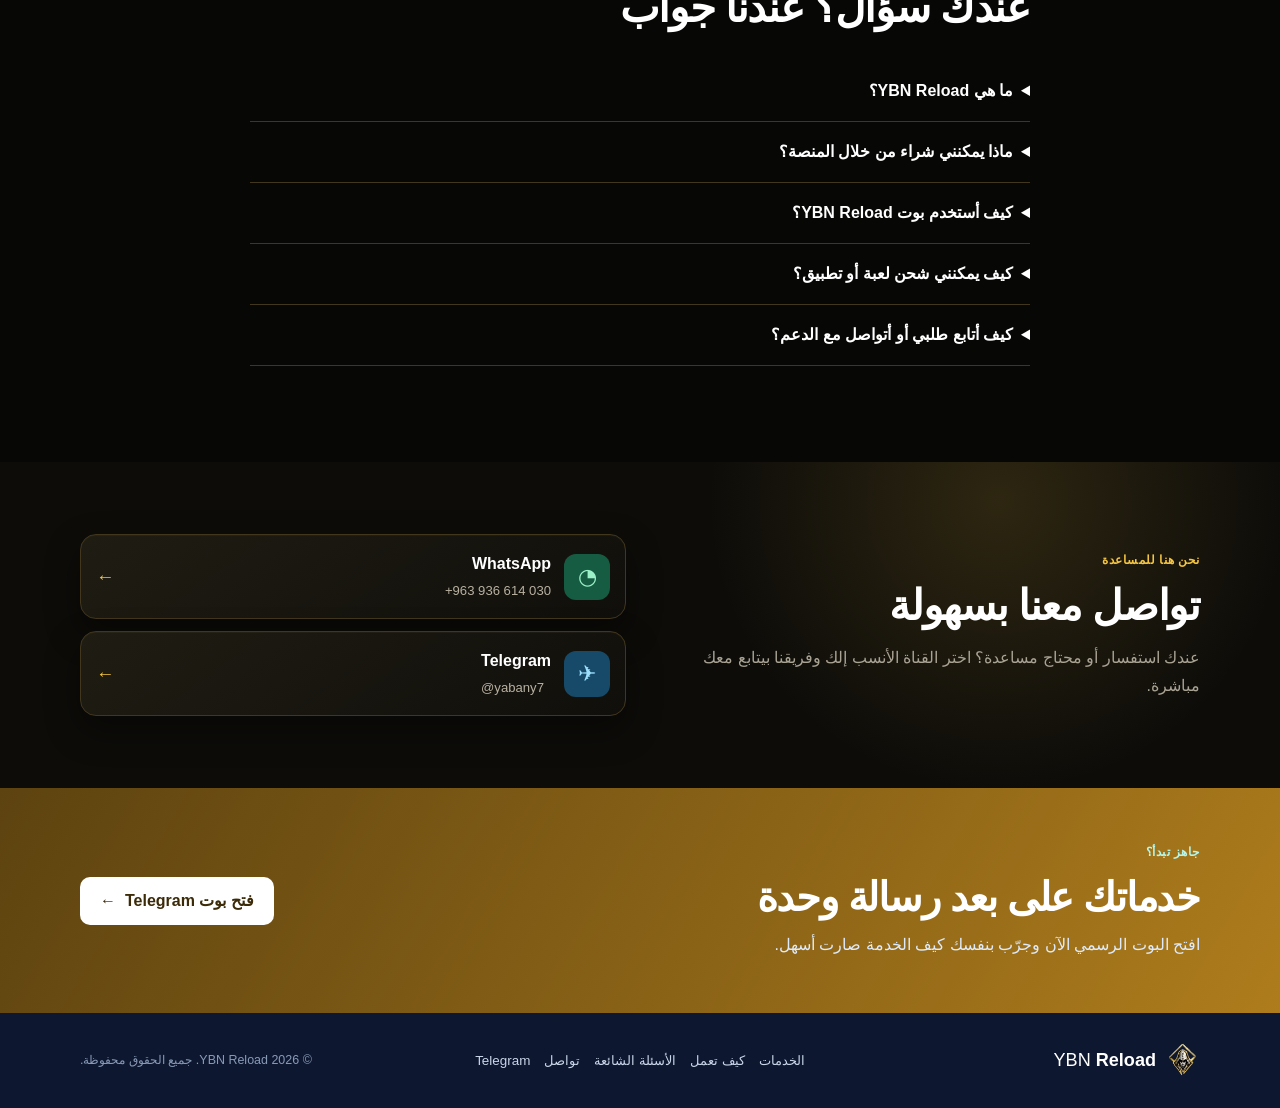
==== commit 71bf8510: "addicon" ====
--- a/index.html
+++ b/index.html
@@ -4,24 +4,24 @@
   <meta charset="utf-8"><meta name="viewport" content="width=device-width, initial-scale=1"><meta name="theme-color" content="#101a35"><meta name="google-site-verification" content="l4mMpk2Cvwfuh3S6zdnhQQh8NTuUlML8mzUeGC96lG0">
   <meta name="description" content="YBN Reload منصة رقمية عبر Telegram لخدمات شحن الألعاب والتطبيقات والاشتراكات والخدمات الرقمية بواجهة سهلة وواضحة."><meta name="robots" content="index, follow">
   <title>YBN Reload | خدمات رقمية عبر Telegram</title>
-  <!-- Replace YOUR-SITE-URL with the final GitHub Pages or custom-domain URL. -->
   <link rel="canonical" href="https://alyabany.github.io/YBN-Platform-Website"><meta property="og:type" content="website"><meta property="og:locale" content="ar_AR"><meta property="og:site_name" content="YBN Reload"><meta property="og:title" content="YBN Reload | خدمات رقمية عبر Telegram"><meta property="og:description" content="اكتشف خدمات شحن الألعاب والتطبيقات والاشتراكات والخدمات الرقمية من خلال YBN Reload على Telegram."><meta property="og:url" content="https://alyabany.github.io/YBN-Platform-Website"><meta property="og:image" content="https://alyabany.github.io/YBN-Platform-Website/assets/images/ybn-reload-services.png"><meta property="og:image:alt" content="صورة تعريفية لخدمات YBN Reload الرقمية"><meta name="twitter:card" content="summary_large_image"><meta name="twitter:title" content="YBN Reload | خدمات رقمية عبر Telegram"><meta name="twitter:description" content="خدمات شحن الألعاب والتطبيقات والاشتراكات والخدمات الرقمية عبر Telegram."><meta name="twitter:image" content="https://alyabany.github.io/YBN-Platform-Website/assets/images/ybn-reload-services.png">
   <link rel="stylesheet" href="assets/css/style.css"><link rel="stylesheet" href="assets/css/image.css"><link rel="stylesheet" href="assets/css/bot-theme.css"><link rel="stylesheet" href="assets/css/contact.css">
+  <link rel="icon" type="image/x-icon" href="/static/favicon.ico?v=2">
   <script type="application/ld+json">{"@context":"https://schema.org","@graph":[{"@type":"WebSite","name":"YBN Reload","alternateName":"YBN Platform","url":"https://alyabany.github.io/YBN-Platform-Website","inLanguage":"ar"},{"@type":"FAQPage","mainEntity":[{"@type":"Question","name":"ما هي YBN Reload؟","acceptedAnswer":{"@type":"Answer","text":"YBN Reload منصة رقمية تتيح الوصول إلى خدمات شحن الألعاب والتطبيقات والاشتراكات والخدمات الرقمية من خلال بوت Telegram."}},{"@type":"Question","name":"ماذا يمكنني شراء من خلال المنصة؟","acceptedAnswer":{"@type":"Answer","text":"تعرض المنصة خدمات شحن الألعاب وشحن التطبيقات والاشتراكات والخدمات والمنتجات الرقمية بحسب ما يتوفر في البوت."}},{"@type":"Question","name":"كيف أستخدم بوت YBN Reload؟","acceptedAnswer":{"@type":"Answer","text":"افتح البوت الرسمي على Telegram، ثم اختر الخدمة واتبع التعليمات لإدخال المعلومات المطلوبة ومراجعة طلبك."}},{"@type":"Question","name":"كيف أتابع طلبي؟","acceptedAnswer":{"@type":"Answer","text":"يمكن متابعة حالة الطلب من خلال بوت YBN Reload على Telegram."}},{"@type":"Question","name":"كيف أتواصل مع الدعم؟","acceptedAnswer":{"@type":"Answer","text":"ابدأ من بوت YBN Reload الرسمي على Telegram واتبع الخيارات أو التعليمات المتاحة فيه."}}]}]}</script>
 </head>
 <body>
   <a class="skip-link" href="#content">انتقل إلى المحتوى</a>
   <header class="site-header"><nav class="container nav" aria-label="التنقل الرئيسي"><a class="brand" href="#top" aria-label="YBN Reload - الصفحة الرئيسية"><img class="brand-logo" src="assets/images/logo3D.png" width="64" height="64" alt="شعار YBN Reload"><span>YBN <b>Reload</b></span></a><div class="nav-links"><a href="#services">الخدمات</a><a href="#how-it-works">كيف تعمل</a><a href="#faq">الأسئلة الشائعة</a><a href="#contact">تواصل</a></div><a class="nav-telegram" href="https://t.me/YBN_Reload_bot" target="_blank" rel="noopener noreferrer">افتح البوت <span aria-hidden="true">↗</span></a></nav></header>
   <main id="content">
-    <section class="hero" id="top" aria-labelledby="hero-title"><div class="container hero-grid"><div class="hero-copy"><p class="eyebrow">YBN Platform</p><h1 id="hero-title">خدماتك الرقمية،<br><span>في مكان واحد.</span></h1><p class="hero-description">YBN Reload منصة رقمية تساعدك على الوصول إلى خدمات شحن الألعاب والتطبيقات والاشتراكات والخدمات الرقمية عبر Telegram بواجهة واضحة وسهلة.</p><p class="tagline" lang="en">Fast <i>•</i> Simple <i>•</i> Secure</p><div class="hero-actions"><a class="button button-primary" href="https://t.me/YBN_Reload_bot" target="_blank" rel="noopener noreferrer">ابدأ عبر Telegram <span aria-hidden="true">←</span></a><a class="button button-secondary" href="#services">استعرض الخدمات</a></div></div><div class="hero-art"><div class="orb orb-one"></div><div class="orb orb-two"></div><img src="assets/images/ybn-reload-services.png" width="1208" height="1304" fetchpriority="high" alt="تصميم YBN Reload لخدمات شحن الألعاب والتطبيقات والاشتراكات والخدمات الرقمية"></div></div></section>
-    <section class="bot-showcase" aria-labelledby="bot-showcase-title"><div class="container"><p class="eyebrow">من داخل البوت</p><h2 id="bot-showcase-title">نفس أسلوب واجهة الخدمات</h2><p class="section-intro">لقطات فعلية من الواجهة لتوضيح رحلة تصفح الخدمات.</p><div class="screens-grid"><figure><img src="assets/images/bot-home.jpg" width="1080" height="2400" loading="lazy" alt="واجهة بوت YBN Reload"><figcaption>واجهة البوت</figcaption></figure><figure><img src="assets/images/bot-services.jpg" width="1080" height="2400" loading="lazy" alt="واجهة الخدمات في البوت"><figcaption>واجهة الخدمات</figcaption></figure><figure><img src="assets/images/bot-categories.jpg" width="1080" height="2400" loading="lazy" alt="تصفح تصنيفات الخدمات"><figcaption>تصفح التصنيفات</figcaption></figure><figure><img src="assets/images/bot-catalog.jpg" width="1080" height="2400" loading="lazy" alt="قائمة الخدمات داخل البوت"><figcaption>تصفح الخدمات</figcaption></figure><figure><img src="assets/images/bot-search.jpg" width="1080" height="2400" loading="lazy" alt="البحث عن خدمة داخل البوت"><figcaption>البحث عن خدمة</figcaption></figure></div></div></section>
-    <section class="section" id="services" aria-labelledby="services-title"><div class="container"><p class="eyebrow">ما الذي نقدمه؟</p><h2 id="services-title">خدمات رقمية تناسب احتياجك</h2><p class="section-intro">تصفّح الخيارات المتاحة داخل البوت واختر الخدمة المناسبة لك.</p><div class="services-grid"><article class="service-card"><span class="icon" aria-hidden="true">⌁</span><h3>شحن الألعاب</h3><p>الوصول إلى خيارات شحن الألعاب المتوفرة داخل البوت.</p></article><article class="service-card"><span class="icon" aria-hidden="true">◈</span><h3>شحن التطبيقات</h3><p>خدمات مرتبطة بشحن التطبيقات بحسب الخيارات المعروضة.</p></article><article class="service-card"><span class="icon" aria-hidden="true">◷</span><h3>اشتراكات رقمية</h3><p>تعرّف على الاشتراكات الرقمية المتاحة عبر المنصة.</p></article><article class="service-card"><span class="icon" aria-hidden="true">✦</span><h3>خدمات رقمية</h3><p>مجموعة من الخدمات والمنتجات الرقمية من مكان واحد.</p></article></div></div></section>
-    <section class="section workflow" id="how-it-works" aria-labelledby="workflow-title"><div class="container"><div class="section-heading"><p class="eyebrow">خطوات واضحة</p><h2 id="workflow-title">كيف تعمل المنصة؟</h2></div><ol class="steps"><li><span>01</span><h3>افتح البوت</h3><p>ابدأ من بوت YBN Reload الرسمي على Telegram.</p></li><li><span>02</span><h3>اختر الخدمة</h3><p>تصفّح الخدمات واختر ما تحتاج إليه.</p></li><li><span>03</span><h3>أدخل المعلومات</h3><p>قدّم التفاصيل التي تطلبها الخدمة المختارة.</p></li><li><span>04</span><h3>راجع الطلب</h3><p>تأكد من المعلومات قبل تأكيد طلبك.</p></li><li><span>05</span><h3>تابع الحالة</h3><p>تابع طلبك من خلال البوت.</p></li></ol></div></section>
-    <section class="section reasons" aria-labelledby="reasons-title"><div class="container reasons-layout"><div><p class="eyebrow">YBN Reload</p><h2 id="reasons-title">تجربة منظمة عبر Telegram</h2><p class="section-intro">صُممت المنصة لتجعل اكتشاف الخدمات وإدارة الطلبات أكثر وضوحًا من خلال واجهة البوت.</p></div><ul class="reason-list"><li><span aria-hidden="true">✓</span> واجهة سهلة الاستخدام</li><li><span aria-hidden="true">✓</span> خدمات رقمية متنوعة</li><li><span aria-hidden="true">✓</span> إدارة الخدمات من خلال Telegram</li><li><span aria-hidden="true">✓</span> متابعة الطلبات عبر البوت</li><li><span aria-hidden="true">✓</span> تجربة ملائمة للهاتف</li></ul></div></section>
-    <section class="section faq" id="faq" aria-labelledby="faq-title"><div class="container narrow"><p class="eyebrow">مساعدة سريعة</p><h2 id="faq-title">الأسئلة الشائعة</h2><div class="faq-list"><details><summary>ما هي YBN Reload؟</summary><p>YBN Reload منصة رقمية تتيح الوصول إلى خدمات شحن الألعاب والتطبيقات والاشتراكات والخدمات الرقمية من خلال بوت Telegram.</p></details><details><summary>ماذا يمكنني شراء من خلال المنصة؟</summary><p>تتضمن المنصة خدمات شحن الألعاب وشحن التطبيقات والاشتراكات والخدمات والمنتجات الرقمية، بحسب ما يتوفر داخل البوت.</p></details><details><summary>كيف أستخدم بوت YBN Reload؟</summary><p>افتح البوت الرسمي على Telegram، واختر الخدمة، ثم اتبع التعليمات لإدخال المعلومات المطلوبة ومراجعة طلبك.</p></details><details><summary>كيف يمكنني شحن لعبة أو تطبيق؟</summary><p>افتح البوت واختر خدمة الشحن المتاحة، ثم اتبع الخطوات الظاهرة للخدمة التي اخترتها.</p></details><details><summary>كيف أتابع طلبي أو أتواصل مع الدعم؟</summary><p>يمكنك متابعة حالة طلبك أو الوصول إلى خيارات الدعم المتاحة من خلال بوت YBN Reload الرسمي.</p></details></div></div></section>
-    <section class="contact" id="contact" aria-labelledby="contact-title"><div class="container contact-layout"><div><p class="eyebrow">نحن هنا للمساعدة</p><h2 id="contact-title">تواصل معنا بسهولة</h2><p>للاستفسارات أو المساعدة، اختر القناة المناسبة لك وسنتابع معك عبرها.</p></div><div class="contact-cards"><a class="contact-card whatsapp" href="https://wa.me/963936614030" target="_blank" rel="noopener noreferrer"><span class="contact-icon" aria-hidden="true">◔</span><span><strong>WhatsApp</strong><small dir="ltr">+963 936 614 030</small></span><b aria-hidden="true">←</b></a><a class="contact-card telegram" href="https://t.me/yabany7" target="_blank" rel="noopener noreferrer"><span class="contact-icon" aria-hidden="true">✈</span><span><strong>Telegram</strong><small dir="ltr">@yabany7</small></span><b aria-hidden="true">←</b></a></div></div></section>
-    <section class="cta"><div class="container cta-content"><div><p class="eyebrow">جاهز للبدء؟</p><h2>انتقل إلى YBN Reload الآن</h2><p>اكتشف الخدمات المتاحة مباشرة من خلال البوت الرسمي.</p></div><a class="button button-light" href="https://t.me/YBN_Reload_bot" target="_blank" rel="noopener noreferrer">فتح بوت Telegram <span aria-hidden="true">←</span></a></div></section>
+    <section class="hero" id="top" aria-labelledby="hero-title"><div class="container hero-grid"><div class="hero-copy"><p class="eyebrow">YBN Platform</p><h1 id="hero-title">كل احتياجاتك الرقمية،<br><span>بضغطة وحدة.</span></h1><p class="hero-description">من شحن الألعاب لغاية الاشتراكات والخدمات الرقمية، YBN Reload بتجمعلك كل شي بمكان واحد داخل Telegram — بدون تعقيد، وبواجهة واضحة بتخليك تعرف وين وصل طلبك بأي لحظة.</p><p class="tagline" lang="en">Fast <i>•</i> Simple <i>•</i> Secure</p><div class="hero-actions"><a class="button button-primary" href="https://t.me/YBN_Reload_bot" target="_blank" rel="noopener noreferrer">ابدأ عبر Telegram <span aria-hidden="true">←</span></a><a class="button button-secondary" href="#services">استعرض الخدمات</a></div></div><div class="hero-art"><div class="orb orb-one"></div><div class="orb orb-two"></div><img src="assets/images/ybn-reload-services.png" width="1208" height="1304" fetchpriority="high" alt="تصميم YBN Reload لخدمات شحن الألعاب والتطبيقات والاشتراكات والخدمات الرقمية"></div></div></section>
+    <section class="bot-showcase" aria-labelledby="bot-showcase-title"><div class="container"><p class="eyebrow">من داخل البوت</p><h2 id="bot-showcase-title">شوف الواجهة قبل ما تبدأ</h2><p class="section-intro">لقطات فعلية من البوت توضحلك رحلة تصفح واختيار الخدمة خطوة بخطوة.</p><div class="screens-grid"><figure><img src="assets/images/bot-home.jpg" width="1080" height="2400" loading="lazy" alt="واجهة بوت YBN Reload"><figcaption>واجهة البوت</figcaption></figure><figure><img src="assets/images/bot-services.jpg" width="1080" height="2400" loading="lazy" alt="واجهة الخدمات في البوت"><figcaption>واجهة الخدمات</figcaption></figure><figure><img src="assets/images/bot-categories.jpg" width="1080" height="2400" loading="lazy" alt="تصفح تصنيفات الخدمات"><figcaption>تصفح التصنيفات</figcaption></figure><figure><img src="assets/images/bot-catalog.jpg" width="1080" height="2400" loading="lazy" alt="قائمة الخدمات داخل البوت"><figcaption>تصفح الخدمات</figcaption></figure><figure><img src="assets/images/bot-search.jpg" width="1080" height="2400" loading="lazy" alt="البحث عن خدمة داخل البوت"><figcaption>البحث عن خدمة</figcaption></figure></div></div></section>
+    <section class="section" id="services" aria-labelledby="services-title"><div class="container"><p class="eyebrow">ما الذي نقدمه؟</p><h2 id="services-title">خدمة وحدة، احتياجات كتير</h2><p class="section-intro">كل خدمة صممناها لتكون سريعة وواضحة من أول خطوة لآخرها.</p><div class="services-grid"><article class="service-card"><span class="icon" aria-hidden="true">⌁</span><h3>شحن الألعاب</h3><p>شحن فوري لألعابك المفضلة بخطوات بسيطة وآمنة.</p></article><article class="service-card"><span class="icon" aria-hidden="true">◈</span><h3>شحن التطبيقات</h3><p>رصيد وباقات تطبيقاتك جاهزة خلال دقائق.</p></article><article class="service-card"><span class="icon" aria-hidden="true">◷</span><h3>اشتراكات رقمية</h3><p>فعّل اشتراكاتك المفضلة بدون تعقيد أو انتظار.</p></article><article class="service-card"><span class="icon" aria-hidden="true">✦</span><h3>خدمات رقمية</h3><p>كل ما تحتاجه من خدمات ومنتجات رقمية بمكان واحد.</p></article></div></div></section>
+    <section class="section workflow" id="how-it-works" aria-labelledby="workflow-title"><div class="container"><div class="section-heading"><p class="eyebrow">خطوات واضحة</p><h2 id="workflow-title">خدمتك بخمس خطوات بس</h2></div><ol class="steps"><li><span>01</span><h3>افتح البوت</h3><p>ابدأ رحلتك من بوت YBN Reload الرسمي على Telegram.</p></li><li><span>02</span><h3>اختر الخدمة</h3><p>تصفّح الخدمات المتوفرة واختر يلي بيناسبك.</p></li><li><span>03</span><h3>أدخل المعلومات</h3><p>عبّي التفاصيل المطلوبة بخطوات سريعة وواضحة.</p></li><li><span>04</span><h3>راجع الطلب</h3><p>تأكد من كل التفاصيل قبل ما تأكد طلبك.</p></li><li><span>05</span><h3>تابع الحالة</h3><p>راقب حالة طلبك لحظة بلحظة من داخل البوت.</p></li></ol></div></section>
+    <section class="section reasons" aria-labelledby="reasons-title"><div class="container reasons-layout"><div><p class="eyebrow">YBN Reload</p><h2 id="reasons-title">تجربة مصممة من أجلك</h2><p class="section-intro">ما رح تضيع وقتك بالبحث — كل شي منظم وواضح من أول لحظة تفتح فيها البوت، وطلباتك دايمًا تحت متابعتك.</p></div><ul class="reason-list"><li><span aria-hidden="true">✓</span> واجهة سهلة وسريعة</li><li><span aria-hidden="true">✓</span> تشكيلة واسعة من الخدمات الرقمية</li><li><span aria-hidden="true">✓</span> كل شي بإدارتك من داخل Telegram</li><li><span aria-hidden="true">✓</span> متابعة لحظية لحالة طلبك</li><li><span aria-hidden="true">✓</span> تجربة مريحة من موبايلك</li></ul></div></section>
+    <section class="section faq" id="faq" aria-labelledby="faq-title"><div class="container narrow"><p class="eyebrow">مساعدة سريعة</p><h2 id="faq-title">عندك سؤال؟ عندنا جواب</h2><div class="faq-list"><details><summary>ما هي YBN Reload؟</summary><p>YBN Reload منصة رقمية تتيح الوصول إلى خدمات شحن الألعاب والتطبيقات والاشتراكات والخدمات الرقمية من خلال بوت Telegram.</p></details><details><summary>ماذا يمكنني شراء من خلال المنصة؟</summary><p>تتضمن المنصة خدمات شحن الألعاب وشحن التطبيقات والاشتراكات والخدمات والمنتجات الرقمية، بحسب ما يتوفر داخل البوت.</p></details><details><summary>كيف أستخدم بوت YBN Reload؟</summary><p>افتح البوت الرسمي على Telegram، واختر الخدمة، ثم اتبع التعليمات لإدخال المعلومات المطلوبة ومراجعة طلبك.</p></details><details><summary>كيف يمكنني شحن لعبة أو تطبيق؟</summary><p>افتح البوت واختر خدمة الشحن المتاحة، ثم اتبع الخطوات الظاهرة للخدمة التي اخترتها.</p></details><details><summary>كيف أتابع طلبي أو أتواصل مع الدعم؟</summary><p>يمكنك متابعة حالة طلبك أو الوصول إلى خيارات الدعم المتاحة من خلال بوت YBN Reload الرسمي.</p></details></div></div></section>
+    <section class="contact" id="contact" aria-labelledby="contact-title"><div class="container contact-layout"><div><p class="eyebrow">نحن هنا للمساعدة</p><h2 id="contact-title">تواصل معنا بسهولة</h2><p>عندك استفسار أو محتاج مساعدة؟ اختر القناة الأنسب إلك وفريقنا بيتابع معك مباشرة.</p></div><div class="contact-cards"><a class="contact-card whatsapp" href="https://wa.me/963936614030" target="_blank" rel="noopener noreferrer"><span class="contact-icon" aria-hidden="true">◔</span><span><strong>WhatsApp</strong><small dir="ltr">+963 936 614 030</small></span><b aria-hidden="true">←</b></a><a class="contact-card telegram" href="https://t.me/yabany7" target="_blank" rel="noopener noreferrer"><span class="contact-icon" aria-hidden="true">✈</span><span><strong>Telegram</strong><small dir="ltr">@yabany7</small></span><b aria-hidden="true">←</b></a></div></div></section>
+    <section class="cta"><div class="container cta-content"><div><p class="eyebrow">جاهز تبدأ؟</p><h2>خدماتك على بعد رسالة وحدة</h2><p>افتح البوت الرسمي الآن وجرّب بنفسك كيف الخدمة صارت أسهل.</p></div><a class="button button-light" href="https://t.me/YBN_Reload_bot" target="_blank" rel="noopener noreferrer">فتح بوت Telegram <span aria-hidden="true">←</span></a></div></section>
   </main>
   <footer class="site-footer"><div class="container footer-grid"><a class="brand" href="#top"><img class="brand-logo" src="assets/images/logo3D.png" width="64" height="64" alt="شعار YBN Reload"><span>YBN <b>Reload</b></span></a><div class="footer-links"><a href="#services">الخدمات</a><a href="#how-it-works">كيف تعمل</a><a href="#faq">الأسئلة الشائعة</a><a href="#contact">تواصل</a><a href="https://t.me/YBN_Reload_bot" target="_blank" rel="noopener noreferrer">Telegram</a></div><p>© 2026 YBN Reload. جميع الحقوق محفوظة.</p></div></footer>
 </body>
-</html>
+</html>
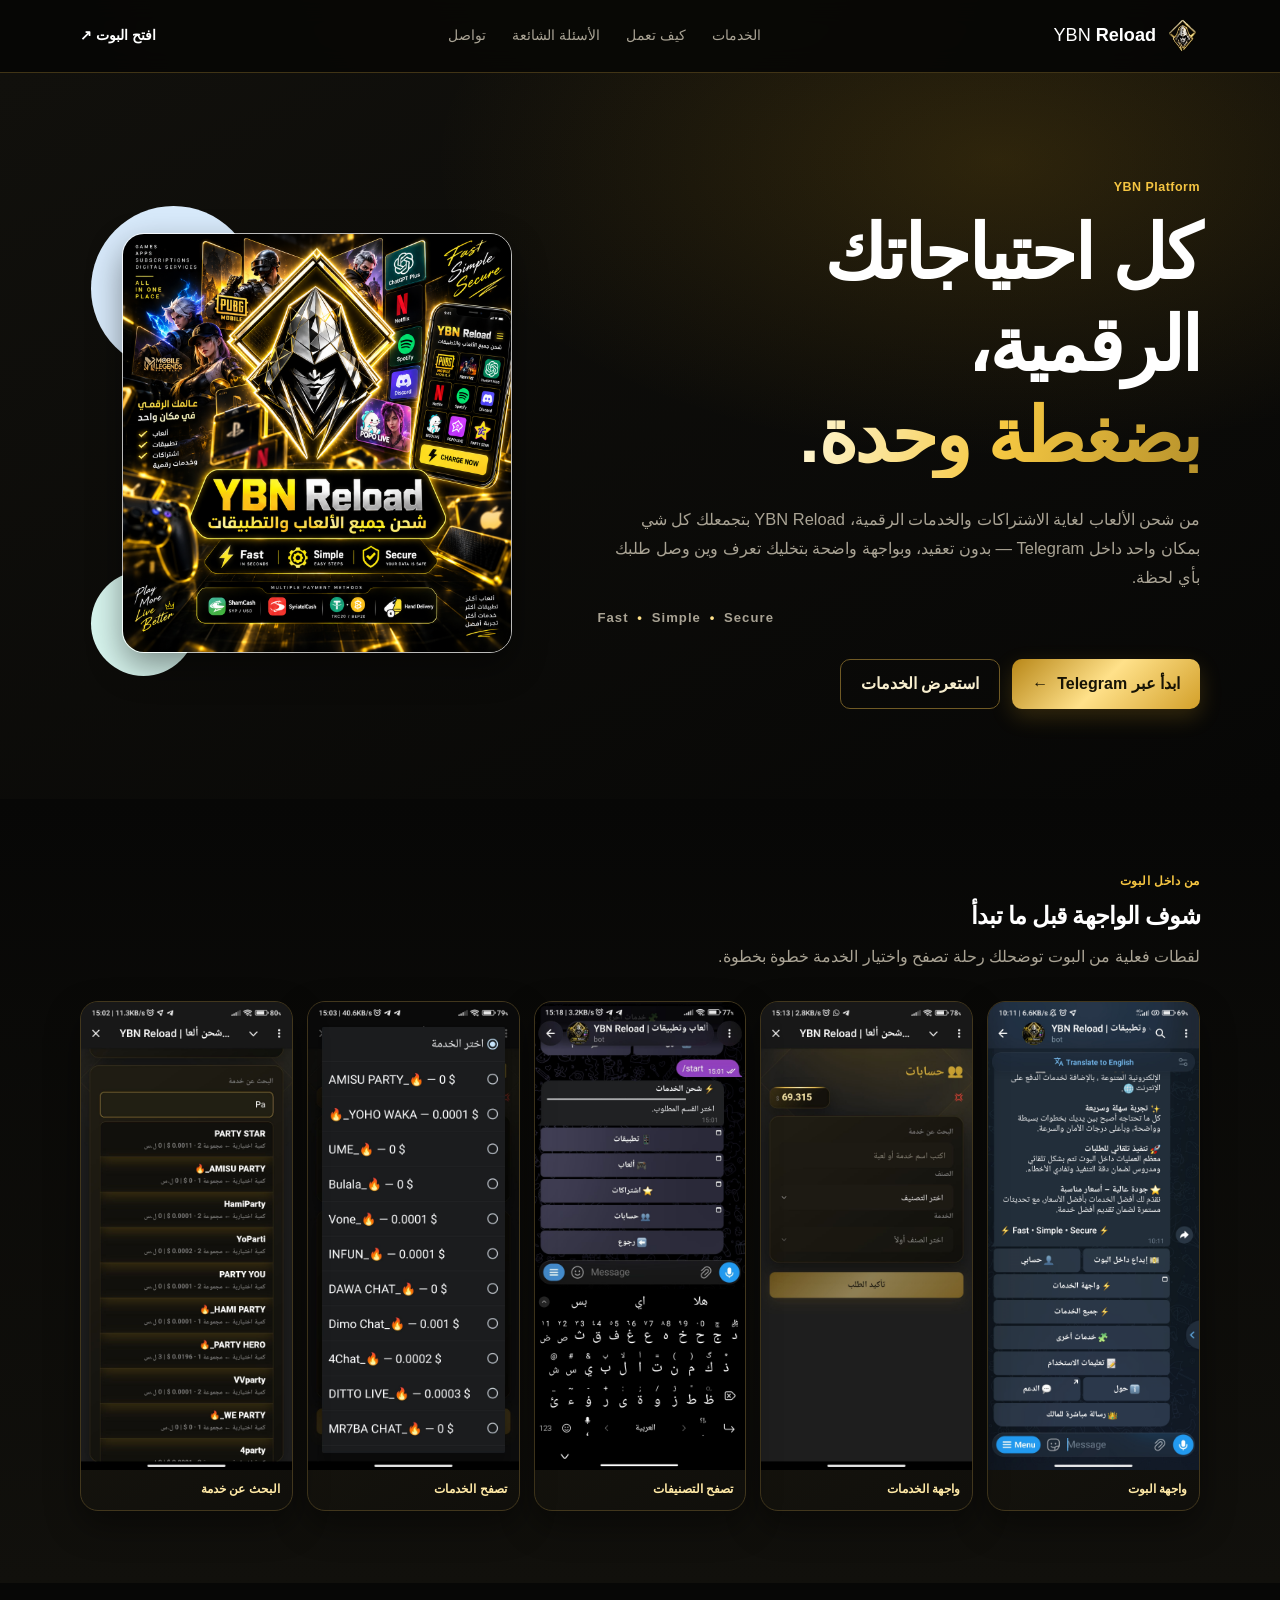
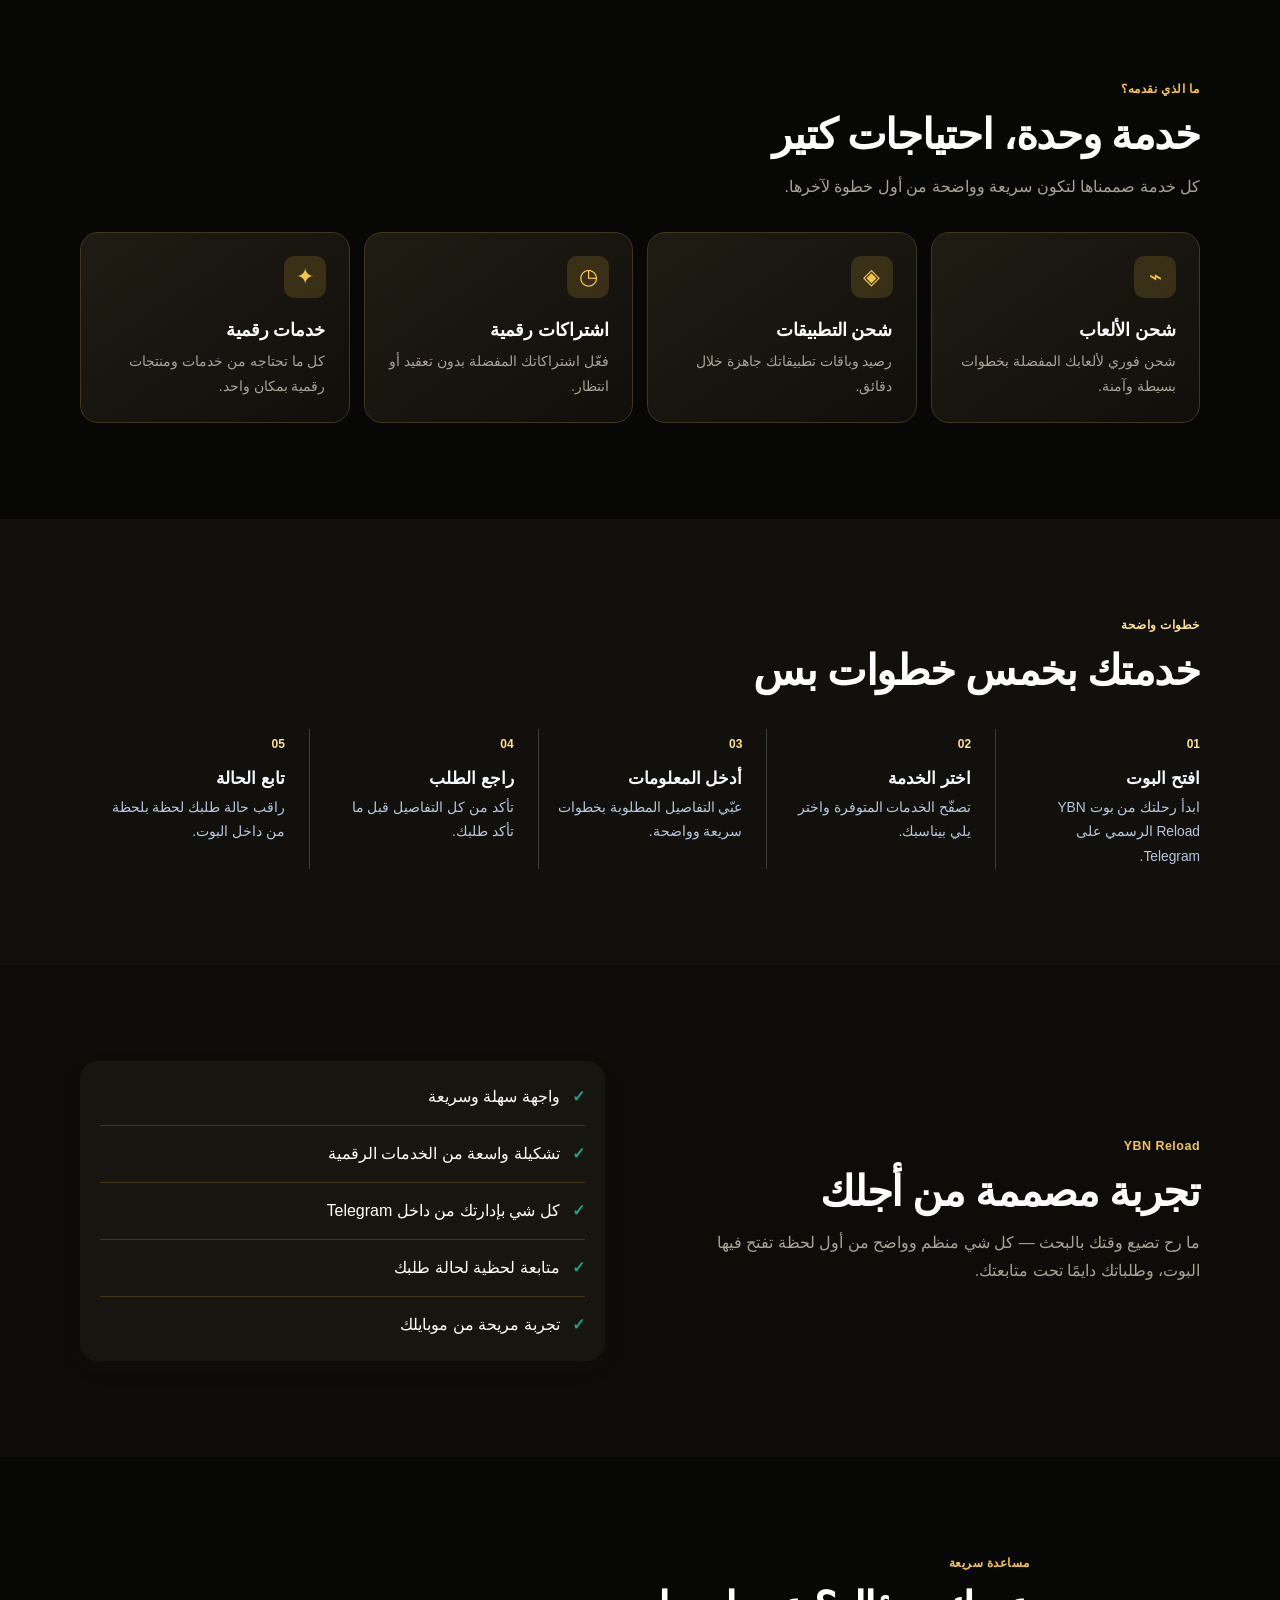
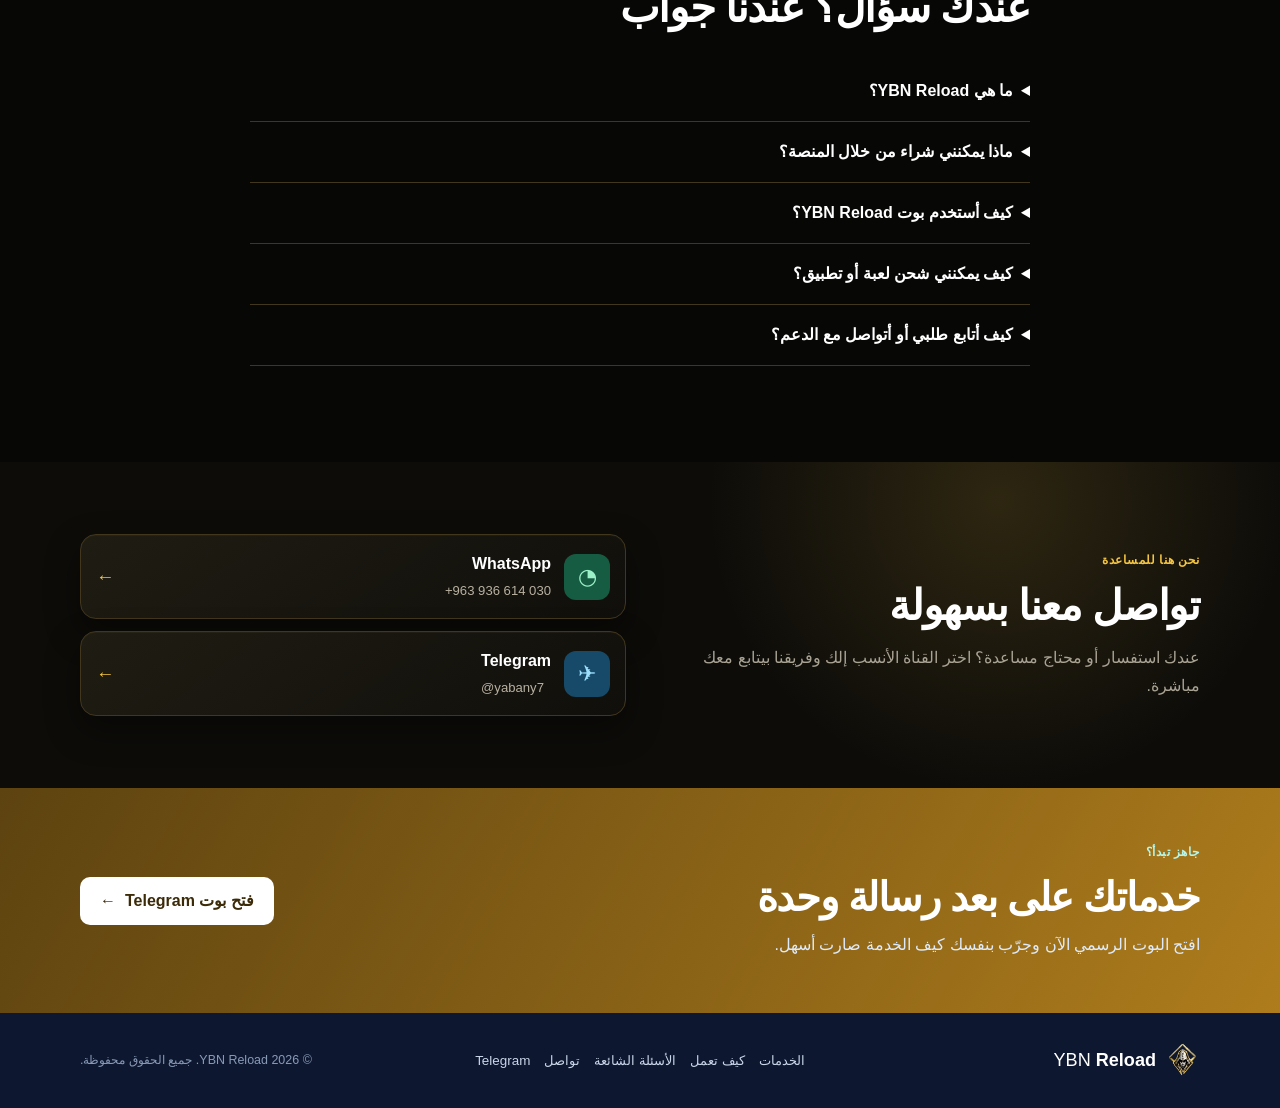
==== commit 06f033c3: "v3" ====
--- a/index.html
+++ b/index.html
@@ -6,7 +6,7 @@
   <title>YBN Reload | خدمات رقمية عبر Telegram</title>
   <link rel="canonical" href="https://alyabany.github.io/YBN-Platform-Website"><meta property="og:type" content="website"><meta property="og:locale" content="ar_AR"><meta property="og:site_name" content="YBN Reload"><meta property="og:title" content="YBN Reload | خدمات رقمية عبر Telegram"><meta property="og:description" content="اكتشف خدمات شحن الألعاب والتطبيقات والاشتراكات والخدمات الرقمية من خلال YBN Reload على Telegram."><meta property="og:url" content="https://alyabany.github.io/YBN-Platform-Website"><meta property="og:image" content="https://alyabany.github.io/YBN-Platform-Website/assets/images/ybn-reload-services.png"><meta property="og:image:alt" content="صورة تعريفية لخدمات YBN Reload الرقمية"><meta name="twitter:card" content="summary_large_image"><meta name="twitter:title" content="YBN Reload | خدمات رقمية عبر Telegram"><meta name="twitter:description" content="خدمات شحن الألعاب والتطبيقات والاشتراكات والخدمات الرقمية عبر Telegram."><meta name="twitter:image" content="https://alyabany.github.io/YBN-Platform-Website/assets/images/ybn-reload-services.png">
   <link rel="stylesheet" href="assets/css/style.css"><link rel="stylesheet" href="assets/css/image.css"><link rel="stylesheet" href="assets/css/bot-theme.css"><link rel="stylesheet" href="assets/css/contact.css">
-  <link rel="icon" type="image/x-icon" href="/static/favicon.ico?v=2">
+  <link rel="icon" type="image/x-icon" href="assets/static/favicon.ico?v=2">
   <script type="application/ld+json">{"@context":"https://schema.org","@graph":[{"@type":"WebSite","name":"YBN Reload","alternateName":"YBN Platform","url":"https://alyabany.github.io/YBN-Platform-Website","inLanguage":"ar"},{"@type":"FAQPage","mainEntity":[{"@type":"Question","name":"ما هي YBN Reload؟","acceptedAnswer":{"@type":"Answer","text":"YBN Reload منصة رقمية تتيح الوصول إلى خدمات شحن الألعاب والتطبيقات والاشتراكات والخدمات الرقمية من خلال بوت Telegram."}},{"@type":"Question","name":"ماذا يمكنني شراء من خلال المنصة؟","acceptedAnswer":{"@type":"Answer","text":"تعرض المنصة خدمات شحن الألعاب وشحن التطبيقات والاشتراكات والخدمات والمنتجات الرقمية بحسب ما يتوفر في البوت."}},{"@type":"Question","name":"كيف أستخدم بوت YBN Reload؟","acceptedAnswer":{"@type":"Answer","text":"افتح البوت الرسمي على Telegram، ثم اختر الخدمة واتبع التعليمات لإدخال المعلومات المطلوبة ومراجعة طلبك."}},{"@type":"Question","name":"كيف أتابع طلبي؟","acceptedAnswer":{"@type":"Answer","text":"يمكن متابعة حالة الطلب من خلال بوت YBN Reload على Telegram."}},{"@type":"Question","name":"كيف أتواصل مع الدعم؟","acceptedAnswer":{"@type":"Answer","text":"ابدأ من بوت YBN Reload الرسمي على Telegram واتبع الخيارات أو التعليمات المتاحة فيه."}}]}]}</script>
 </head>
 <body>
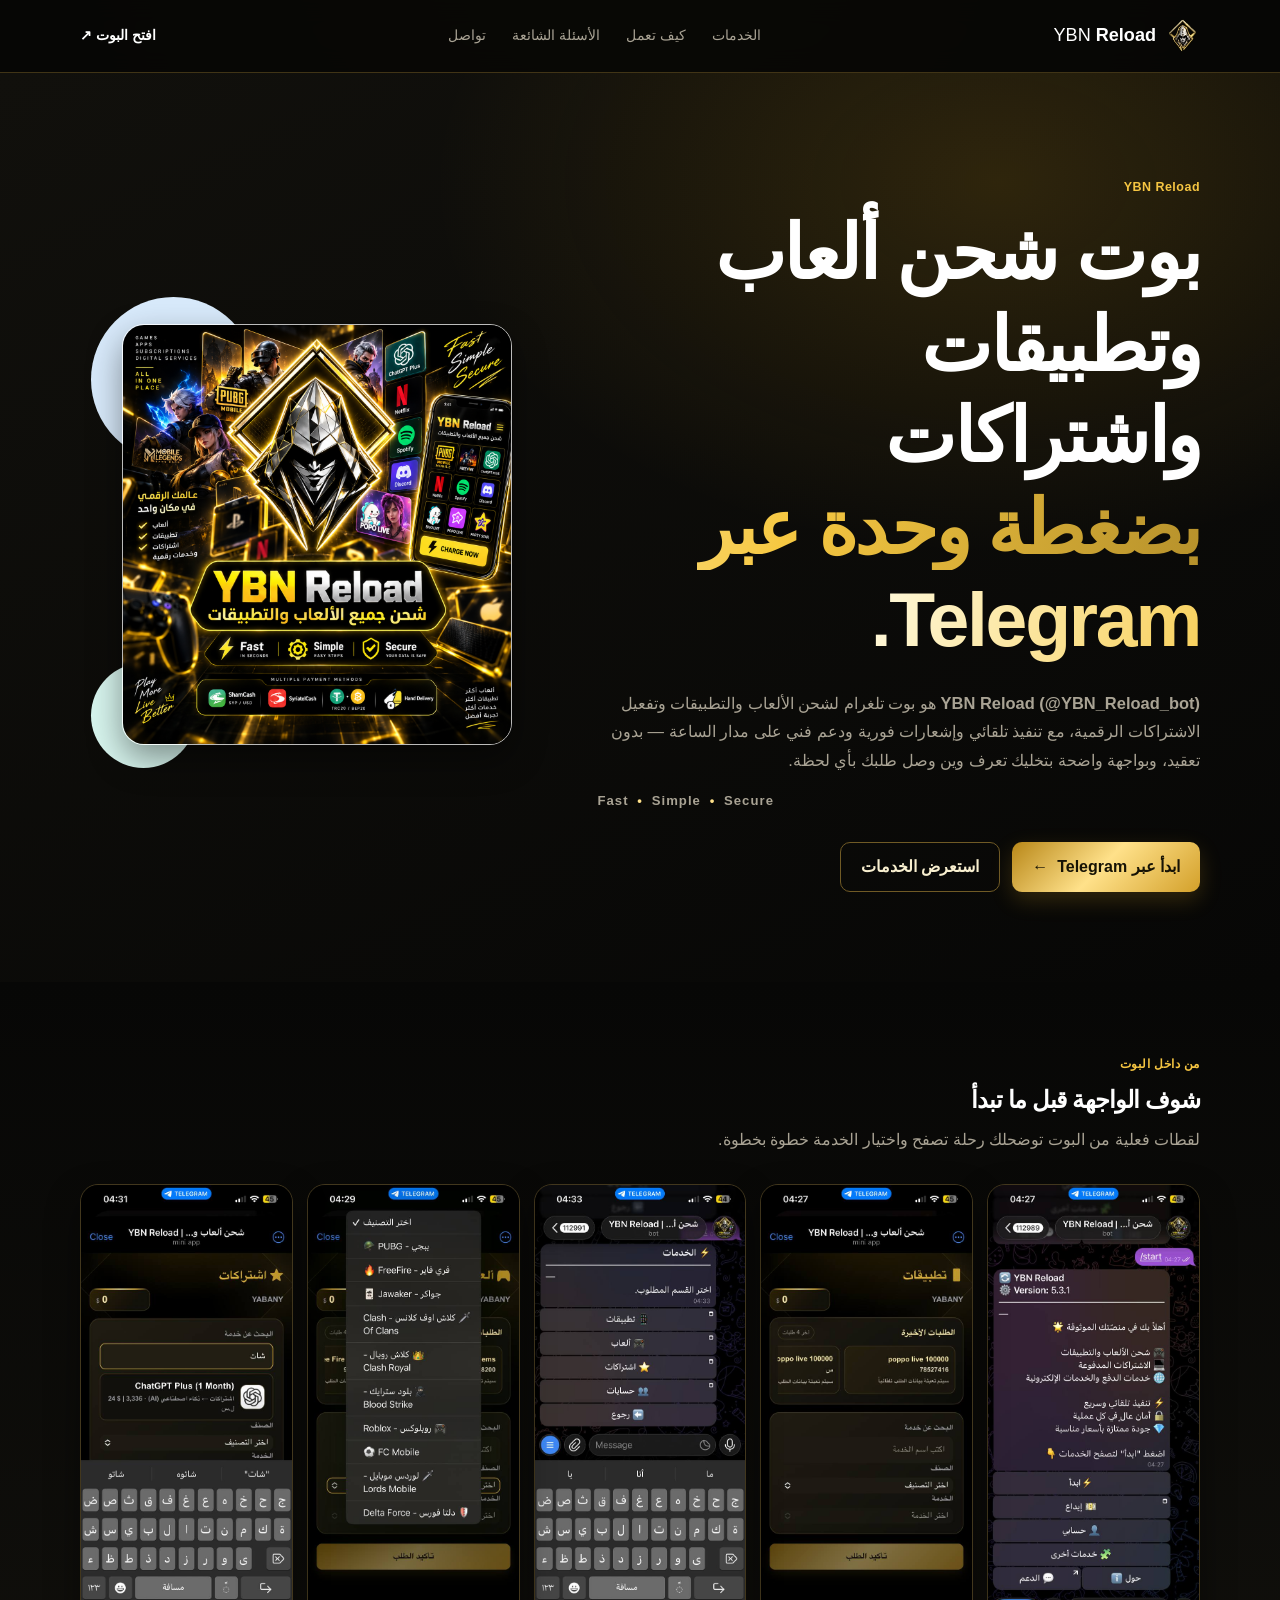
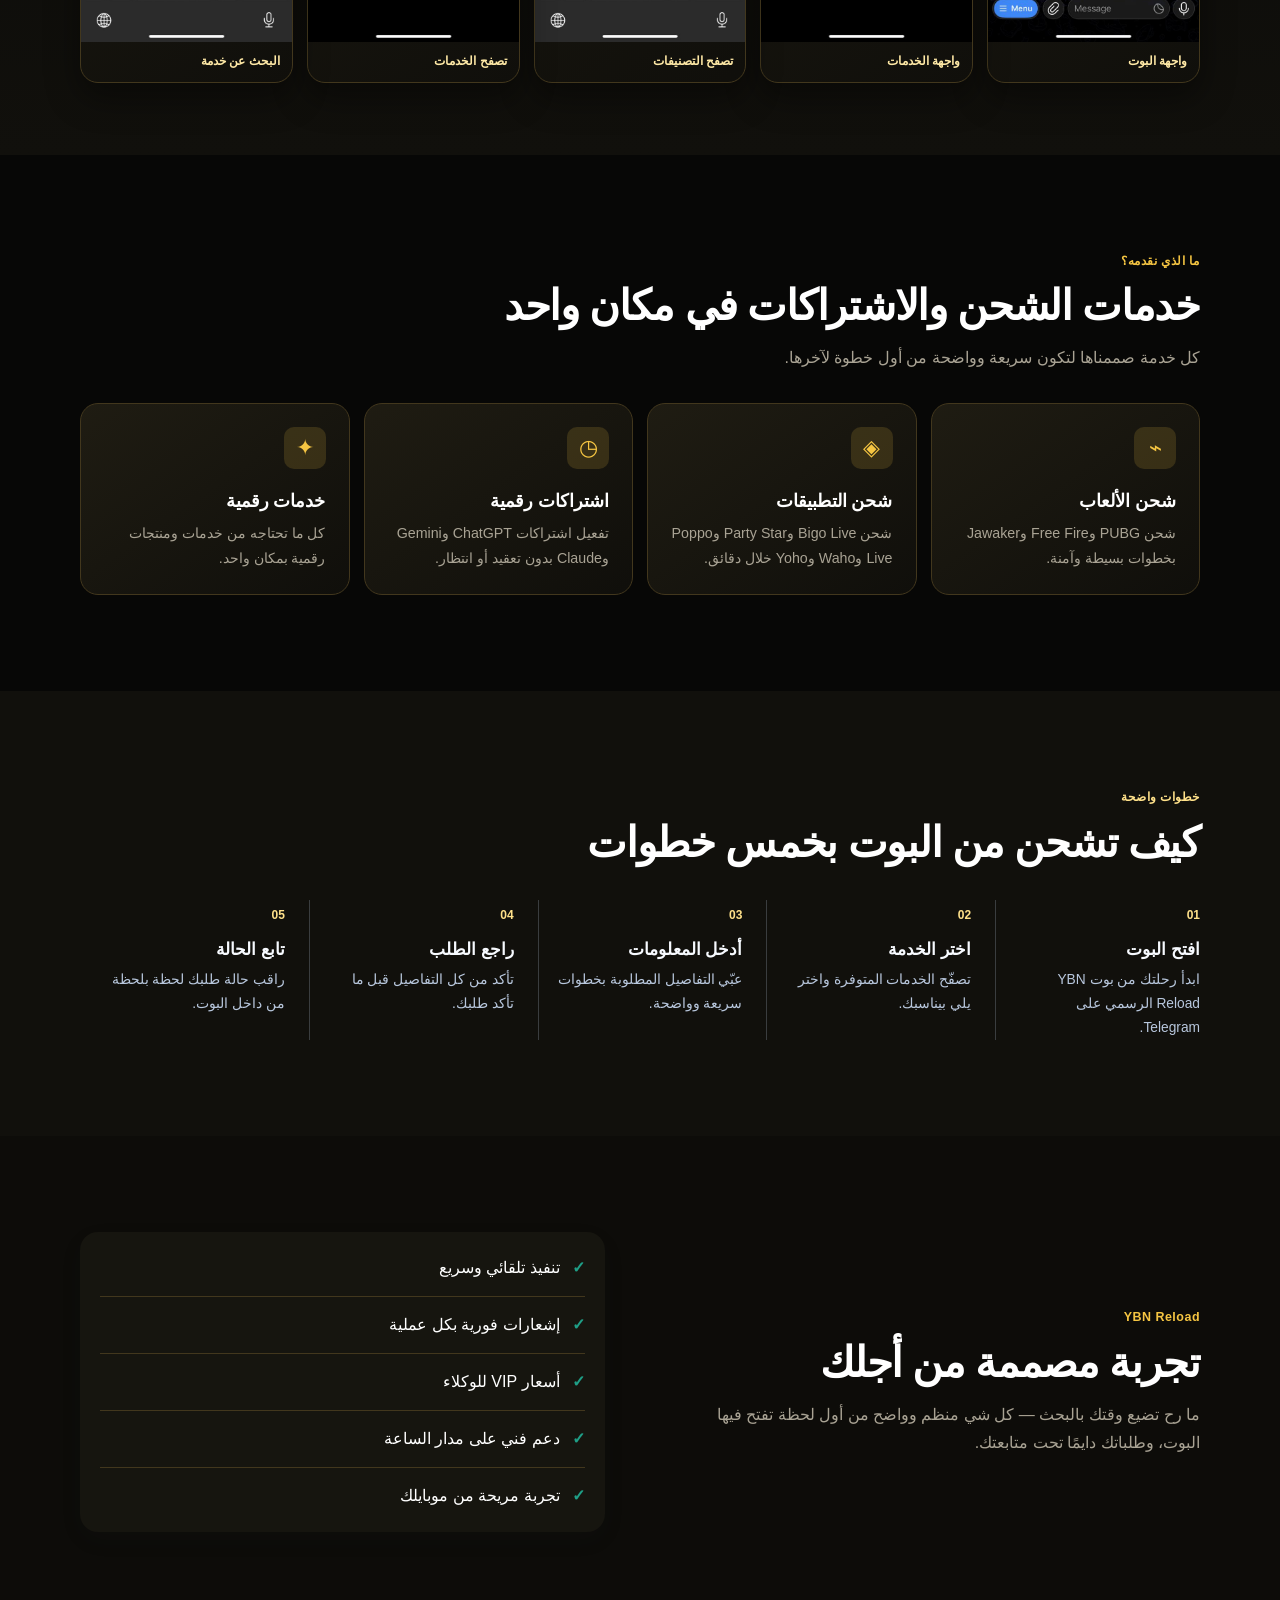
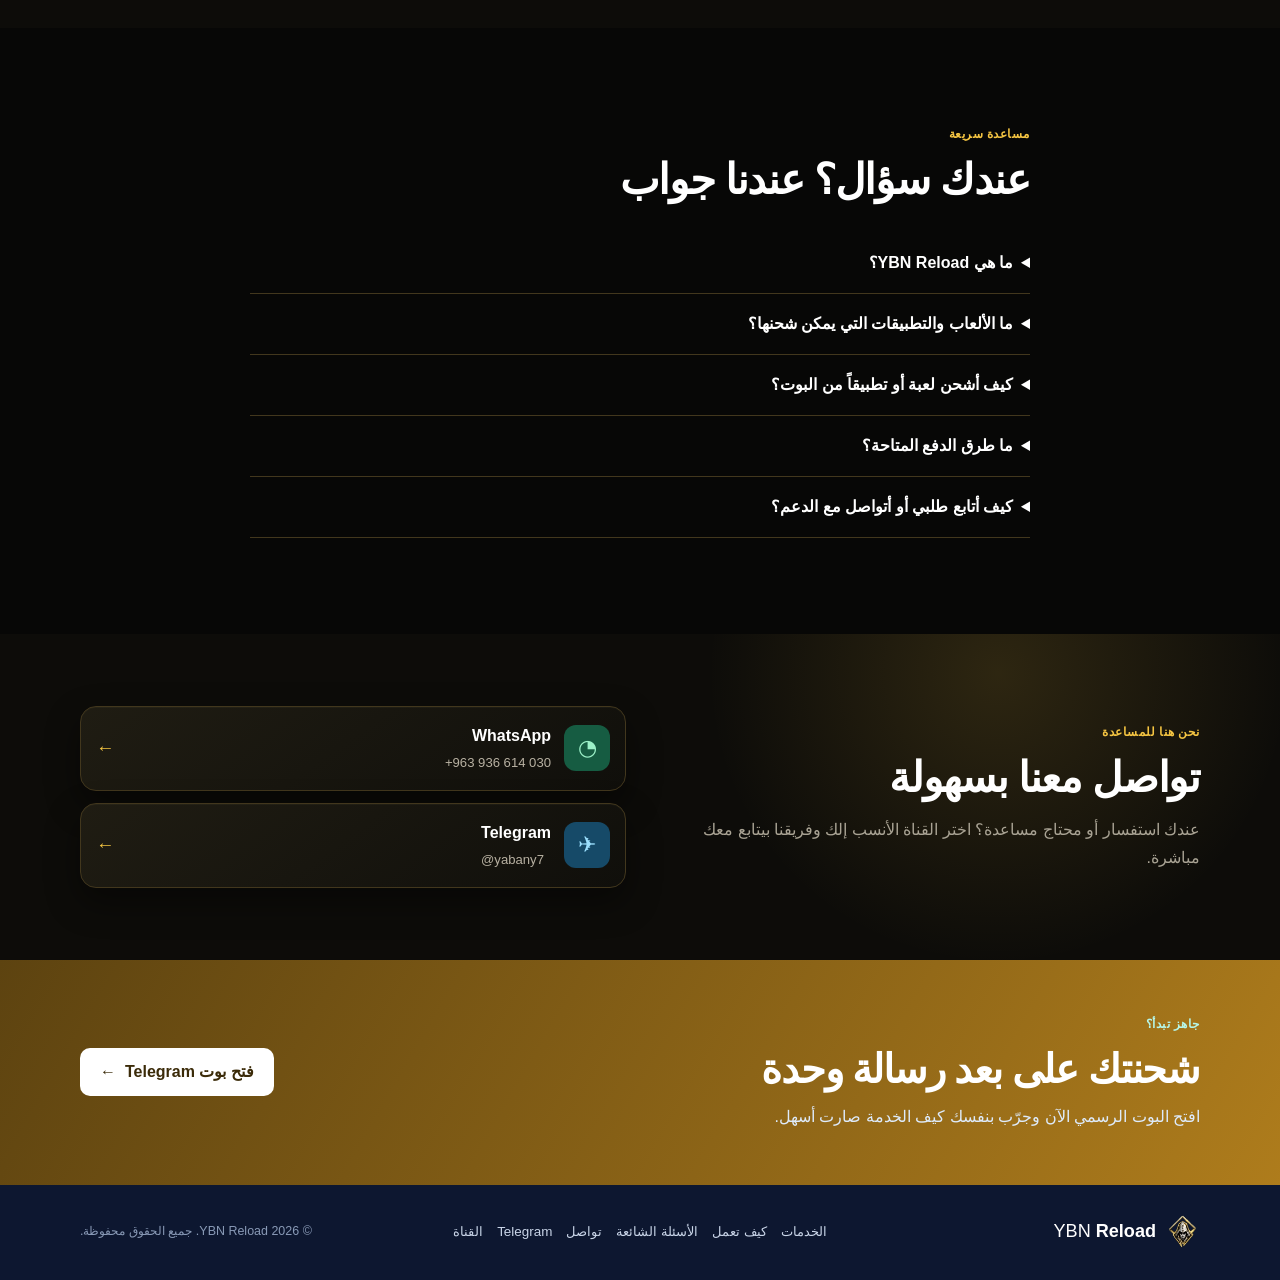
==== commit 6c2522b1: "fix photos" ====
--- a/index.html
+++ b/index.html
@@ -2,26 +2,37 @@
 <html lang="ar" dir="rtl">
 <head>
   <meta charset="utf-8"><meta name="viewport" content="width=device-width, initial-scale=1"><meta name="theme-color" content="#101a35"><meta name="google-site-verification" content="l4mMpk2Cvwfuh3S6zdnhQQh8NTuUlML8mzUeGC96lG0">
-  <meta name="description" content="YBN Reload منصة رقمية عبر Telegram لخدمات شحن الألعاب والتطبيقات والاشتراكات والخدمات الرقمية بواجهة سهلة وواضحة."><meta name="robots" content="index, follow">
-  <title>YBN Reload | خدمات رقمية عبر Telegram</title>
-  <link rel="canonical" href="https://alyabany.github.io/YBN-Platform-Website"><meta property="og:type" content="website"><meta property="og:locale" content="ar_AR"><meta property="og:site_name" content="YBN Reload"><meta property="og:title" content="YBN Reload | خدمات رقمية عبر Telegram"><meta property="og:description" content="اكتشف خدمات شحن الألعاب والتطبيقات والاشتراكات والخدمات الرقمية من خلال YBN Reload على Telegram."><meta property="og:url" content="https://alyabany.github.io/YBN-Platform-Website"><meta property="og:image" content="https://alyabany.github.io/YBN-Platform-Website/assets/images/ybn-reload-services.png"><meta property="og:image:alt" content="صورة تعريفية لخدمات YBN Reload الرقمية"><meta name="twitter:card" content="summary_large_image"><meta name="twitter:title" content="YBN Reload | خدمات رقمية عبر Telegram"><meta name="twitter:description" content="خدمات شحن الألعاب والتطبيقات والاشتراكات والخدمات الرقمية عبر Telegram."><meta name="twitter:image" content="https://alyabany.github.io/YBN-Platform-Website/assets/images/ybn-reload-services.png">
+  <title>YBN Reload | بوت شحن ألعاب وتطبيقات واشتراكات عبر Telegram</title>
+  <meta name="description" content="YBN Reload (@YBN_Reload_bot) بوت تلغرام لشحن الألعاب والتطبيقات: PUBG، Free Fire، Jawaker، Bigo Live وغيرها، وتفعيل اشتراكات ChatGPT وGemini وClaude. تنفيذ تلقائي ودعم 24/7.">
+  <meta name="robots" content="index, follow">
+  <link rel="canonical" href="https://alyabany.github.io/YBN-Platform-Website/">
+  <meta property="og:type" content="website"><meta property="og:locale" content="ar_AR"><meta property="og:site_name" content="YBN Reload">
+  <meta property="og:title" content="YBN Reload | بوت شحن ألعاب وتطبيقات واشتراكات عبر Telegram">
+  <meta property="og:description" content="YBN Reload (@YBN_Reload_bot) بوت تلغرام لشحن الألعاب والتطبيقات وتفعيل الاشتراكات الرقمية، مع تنفيذ تلقائي ودعم 24/7.">
+  <meta property="og:url" content="https://alyabany.github.io/YBN-Platform-Website/">
+  <meta property="og:image" content="https://alyabany.github.io/YBN-Platform-Website/assets/images/ybn-reload-services.png">
+  <meta property="og:image:alt" content="صورة تعريفية لبوت YBN Reload لشحن الألعاب والتطبيقات">
+  <meta name="twitter:card" content="summary_large_image">
+  <meta name="twitter:title" content="YBN Reload | بوت شحن ألعاب وتطبيقات واشتراكات عبر Telegram">
+  <meta name="twitter:description" content="بوت تلغرام لشحن الألعاب والتطبيقات وتفعيل الاشتراكات الرقمية، تنفيذ تلقائي ودعم 24/7.">
+  <meta name="twitter:image" content="https://alyabany.github.io/YBN-Platform-Website/assets/images/ybn-reload-services.png">
   <link rel="stylesheet" href="assets/css/style.css"><link rel="stylesheet" href="assets/css/image.css"><link rel="stylesheet" href="assets/css/bot-theme.css"><link rel="stylesheet" href="assets/css/contact.css">
   <link rel="icon" type="image/x-icon" href="assets/static/favicon.ico?v=2">
-  <script type="application/ld+json">{"@context":"https://schema.org","@graph":[{"@type":"WebSite","name":"YBN Reload","alternateName":"YBN Platform","url":"https://alyabany.github.io/YBN-Platform-Website","inLanguage":"ar"},{"@type":"FAQPage","mainEntity":[{"@type":"Question","name":"ما هي YBN Reload؟","acceptedAnswer":{"@type":"Answer","text":"YBN Reload منصة رقمية تتيح الوصول إلى خدمات شحن الألعاب والتطبيقات والاشتراكات والخدمات الرقمية من خلال بوت Telegram."}},{"@type":"Question","name":"ماذا يمكنني شراء من خلال المنصة؟","acceptedAnswer":{"@type":"Answer","text":"تعرض المنصة خدمات شحن الألعاب وشحن التطبيقات والاشتراكات والخدمات والمنتجات الرقمية بحسب ما يتوفر في البوت."}},{"@type":"Question","name":"كيف أستخدم بوت YBN Reload؟","acceptedAnswer":{"@type":"Answer","text":"افتح البوت الرسمي على Telegram، ثم اختر الخدمة واتبع التعليمات لإدخال المعلومات المطلوبة ومراجعة طلبك."}},{"@type":"Question","name":"كيف أتابع طلبي؟","acceptedAnswer":{"@type":"Answer","text":"يمكن متابعة حالة الطلب من خلال بوت YBN Reload على Telegram."}},{"@type":"Question","name":"كيف أتواصل مع الدعم؟","acceptedAnswer":{"@type":"Answer","text":"ابدأ من بوت YBN Reload الرسمي على Telegram واتبع الخيارات أو التعليمات المتاحة فيه."}}]}]}</script>
+  <script type="application/ld+json">{"@context":"https://schema.org","@graph":[{"@type":"Organization","@id":"https://alyabany.github.io/YBN-Platform-Website/#org","name":"YBN Reload","alternateName":"@YBN_Reload_bot","url":"https://alyabany.github.io/YBN-Platform-Website/","logo":"https://alyabany.github.io/YBN-Platform-Website/assets/images/logo3D.png","description":"بوت تلغرام لشحن الألعاب والتطبيقات وتفعيل الاشتراكات الرقمية.","sameAs":["https://t.me/YBN_Reload_bot","https://t.me/YBN_Reload_Channel"]},{"@type":"WebSite","name":"YBN Reload","url":"https://alyabany.github.io/YBN-Platform-Website/","inLanguage":"ar","publisher":{"@id":"https://alyabany.github.io/YBN-Platform-Website/#org"}},{"@type":"FAQPage","mainEntity":[{"@type":"Question","name":"ما هي YBN Reload؟","acceptedAnswer":{"@type":"Answer","text":"YBN Reload (@YBN_Reload_bot) هو بوت تلغرام لشحن الألعاب والتطبيقات وتفعيل الاشتراكات الرقمية، مع تنفيذ تلقائي وإشعارات فورية ودعم فني على مدار الساعة."}},{"@type":"Question","name":"ما الألعاب والتطبيقات التي يمكن شحنها؟","acceptedAnswer":{"@type":"Answer","text":"يمكنك شحن ألعاب مثل PUBG وFree Fire وJawaker، وتطبيقات مثل Bigo Live وParty Star وPoppo Live وWaho وYoho، وتفعيل اشتراكات ChatGPT وGemini وClaude، بحسب ما يتوفر داخل البوت."}},{"@type":"Question","name":"كيف أشحن لعبة أو تطبيقاً من البوت؟","acceptedAnswer":{"@type":"Answer","text":"افتح البوت الرسمي على Telegram، اختر اللعبة أو التطبيق، أدخل المعلومات المطلوبة وراجع طلبك ثم أكده."}},{"@type":"Question","name":"ما طرق الدفع المتاحة؟","acceptedAnswer":{"@type":"Answer","text":"طرق الدفع المتاحة: شام كاش، سيريتل كاش، وUSDT."}},{"@type":"Question","name":"كيف أتابع طلبي أو أتواصل مع الدعم؟","acceptedAnswer":{"@type":"Answer","text":"يمكنك متابعة حالة طلبك من داخل البوت، والتواصل مع الدعم الفني عبر واتساب أو تلغرام على مدار الساعة."}}]}]}</script>
 </head>
 <body>
   <a class="skip-link" href="#content">انتقل إلى المحتوى</a>
   <header class="site-header"><nav class="container nav" aria-label="التنقل الرئيسي"><a class="brand" href="#top" aria-label="YBN Reload - الصفحة الرئيسية"><img class="brand-logo" src="assets/images/logo3D.png" width="64" height="64" alt="شعار YBN Reload"><span>YBN <b>Reload</b></span></a><div class="nav-links"><a href="#services">الخدمات</a><a href="#how-it-works">كيف تعمل</a><a href="#faq">الأسئلة الشائعة</a><a href="#contact">تواصل</a></div><a class="nav-telegram" href="https://t.me/YBN_Reload_bot" target="_blank" rel="noopener noreferrer">افتح البوت <span aria-hidden="true">↗</span></a></nav></header>
   <main id="content">
-    <section class="hero" id="top" aria-labelledby="hero-title"><div class="container hero-grid"><div class="hero-copy"><p class="eyebrow">YBN Platform</p><h1 id="hero-title">كل احتياجاتك الرقمية،<br><span>بضغطة وحدة.</span></h1><p class="hero-description">من شحن الألعاب لغاية الاشتراكات والخدمات الرقمية، YBN Reload بتجمعلك كل شي بمكان واحد داخل Telegram — بدون تعقيد، وبواجهة واضحة بتخليك تعرف وين وصل طلبك بأي لحظة.</p><p class="tagline" lang="en">Fast <i>•</i> Simple <i>•</i> Secure</p><div class="hero-actions"><a class="button button-primary" href="https://t.me/YBN_Reload_bot" target="_blank" rel="noopener noreferrer">ابدأ عبر Telegram <span aria-hidden="true">←</span></a><a class="button button-secondary" href="#services">استعرض الخدمات</a></div></div><div class="hero-art"><div class="orb orb-one"></div><div class="orb orb-two"></div><img src="assets/images/ybn-reload-services.png" width="1208" height="1304" fetchpriority="high" alt="تصميم YBN Reload لخدمات شحن الألعاب والتطبيقات والاشتراكات والخدمات الرقمية"></div></div></section>
+    <section class="hero" id="top" aria-labelledby="hero-title"><div class="container hero-grid"><div class="hero-copy"><p class="eyebrow">YBN Reload</p><h1 id="hero-title">بوت شحن ألعاب وتطبيقات واشتراكات<br><span>بضغطة وحدة عبر Telegram.</span></h1><p class="hero-description"><strong>YBN Reload (@YBN_Reload_bot)</strong> هو بوت تلغرام لشحن الألعاب والتطبيقات وتفعيل الاشتراكات الرقمية، مع تنفيذ تلقائي وإشعارات فورية ودعم فني على مدار الساعة — بدون تعقيد، وبواجهة واضحة بتخليك تعرف وين وصل طلبك بأي لحظة.</p><p class="tagline" lang="en">Fast <i>•</i> Simple <i>•</i> Secure</p><div class="hero-actions"><a class="button button-primary" href="https://t.me/YBN_Reload_bot" target="_blank" rel="noopener noreferrer">ابدأ عبر Telegram <span aria-hidden="true">←</span></a><a class="button button-secondary" href="#services">استعرض الخدمات</a></div></div><div class="hero-art"><div class="orb orb-one"></div><div class="orb orb-two"></div><img src="assets/images/ybn-reload-services.png" width="1208" height="1304" fetchpriority="high" alt="تصميم YBN Reload لخدمات شحن الألعاب والتطبيقات والاشتراكات والخدمات الرقمية"></div></div></section>
     <section class="bot-showcase" aria-labelledby="bot-showcase-title"><div class="container"><p class="eyebrow">من داخل البوت</p><h2 id="bot-showcase-title">شوف الواجهة قبل ما تبدأ</h2><p class="section-intro">لقطات فعلية من البوت توضحلك رحلة تصفح واختيار الخدمة خطوة بخطوة.</p><div class="screens-grid"><figure><img src="assets/images/bot-home.jpg" width="1080" height="2400" loading="lazy" alt="واجهة بوت YBN Reload"><figcaption>واجهة البوت</figcaption></figure><figure><img src="assets/images/bot-services.jpg" width="1080" height="2400" loading="lazy" alt="واجهة الخدمات في البوت"><figcaption>واجهة الخدمات</figcaption></figure><figure><img src="assets/images/bot-categories.jpg" width="1080" height="2400" loading="lazy" alt="تصفح تصنيفات الخدمات"><figcaption>تصفح التصنيفات</figcaption></figure><figure><img src="assets/images/bot-catalog.jpg" width="1080" height="2400" loading="lazy" alt="قائمة الخدمات داخل البوت"><figcaption>تصفح الخدمات</figcaption></figure><figure><img src="assets/images/bot-search.jpg" width="1080" height="2400" loading="lazy" alt="البحث عن خدمة داخل البوت"><figcaption>البحث عن خدمة</figcaption></figure></div></div></section>
-    <section class="section" id="services" aria-labelledby="services-title"><div class="container"><p class="eyebrow">ما الذي نقدمه؟</p><h2 id="services-title">خدمة وحدة، احتياجات كتير</h2><p class="section-intro">كل خدمة صممناها لتكون سريعة وواضحة من أول خطوة لآخرها.</p><div class="services-grid"><article class="service-card"><span class="icon" aria-hidden="true">⌁</span><h3>شحن الألعاب</h3><p>شحن فوري لألعابك المفضلة بخطوات بسيطة وآمنة.</p></article><article class="service-card"><span class="icon" aria-hidden="true">◈</span><h3>شحن التطبيقات</h3><p>رصيد وباقات تطبيقاتك جاهزة خلال دقائق.</p></article><article class="service-card"><span class="icon" aria-hidden="true">◷</span><h3>اشتراكات رقمية</h3><p>فعّل اشتراكاتك المفضلة بدون تعقيد أو انتظار.</p></article><article class="service-card"><span class="icon" aria-hidden="true">✦</span><h3>خدمات رقمية</h3><p>كل ما تحتاجه من خدمات ومنتجات رقمية بمكان واحد.</p></article></div></div></section>
-    <section class="section workflow" id="how-it-works" aria-labelledby="workflow-title"><div class="container"><div class="section-heading"><p class="eyebrow">خطوات واضحة</p><h2 id="workflow-title">خدمتك بخمس خطوات بس</h2></div><ol class="steps"><li><span>01</span><h3>افتح البوت</h3><p>ابدأ رحلتك من بوت YBN Reload الرسمي على Telegram.</p></li><li><span>02</span><h3>اختر الخدمة</h3><p>تصفّح الخدمات المتوفرة واختر يلي بيناسبك.</p></li><li><span>03</span><h3>أدخل المعلومات</h3><p>عبّي التفاصيل المطلوبة بخطوات سريعة وواضحة.</p></li><li><span>04</span><h3>راجع الطلب</h3><p>تأكد من كل التفاصيل قبل ما تأكد طلبك.</p></li><li><span>05</span><h3>تابع الحالة</h3><p>راقب حالة طلبك لحظة بلحظة من داخل البوت.</p></li></ol></div></section>
-    <section class="section reasons" aria-labelledby="reasons-title"><div class="container reasons-layout"><div><p class="eyebrow">YBN Reload</p><h2 id="reasons-title">تجربة مصممة من أجلك</h2><p class="section-intro">ما رح تضيع وقتك بالبحث — كل شي منظم وواضح من أول لحظة تفتح فيها البوت، وطلباتك دايمًا تحت متابعتك.</p></div><ul class="reason-list"><li><span aria-hidden="true">✓</span> واجهة سهلة وسريعة</li><li><span aria-hidden="true">✓</span> تشكيلة واسعة من الخدمات الرقمية</li><li><span aria-hidden="true">✓</span> كل شي بإدارتك من داخل Telegram</li><li><span aria-hidden="true">✓</span> متابعة لحظية لحالة طلبك</li><li><span aria-hidden="true">✓</span> تجربة مريحة من موبايلك</li></ul></div></section>
-    <section class="section faq" id="faq" aria-labelledby="faq-title"><div class="container narrow"><p class="eyebrow">مساعدة سريعة</p><h2 id="faq-title">عندك سؤال؟ عندنا جواب</h2><div class="faq-list"><details><summary>ما هي YBN Reload؟</summary><p>YBN Reload منصة رقمية تتيح الوصول إلى خدمات شحن الألعاب والتطبيقات والاشتراكات والخدمات الرقمية من خلال بوت Telegram.</p></details><details><summary>ماذا يمكنني شراء من خلال المنصة؟</summary><p>تتضمن المنصة خدمات شحن الألعاب وشحن التطبيقات والاشتراكات والخدمات والمنتجات الرقمية، بحسب ما يتوفر داخل البوت.</p></details><details><summary>كيف أستخدم بوت YBN Reload؟</summary><p>افتح البوت الرسمي على Telegram، واختر الخدمة، ثم اتبع التعليمات لإدخال المعلومات المطلوبة ومراجعة طلبك.</p></details><details><summary>كيف يمكنني شحن لعبة أو تطبيق؟</summary><p>افتح البوت واختر خدمة الشحن المتاحة، ثم اتبع الخطوات الظاهرة للخدمة التي اخترتها.</p></details><details><summary>كيف أتابع طلبي أو أتواصل مع الدعم؟</summary><p>يمكنك متابعة حالة طلبك أو الوصول إلى خيارات الدعم المتاحة من خلال بوت YBN Reload الرسمي.</p></details></div></div></section>
+    <section class="section" id="services" aria-labelledby="services-title"><div class="container"><p class="eyebrow">ما الذي نقدمه؟</p><h2 id="services-title">خدمات الشحن والاشتراكات في مكان واحد</h2><p class="section-intro">كل خدمة صممناها لتكون سريعة وواضحة من أول خطوة لآخرها.</p><div class="services-grid"><article class="service-card"><span class="icon" aria-hidden="true">⌁</span><h3>شحن الألعاب</h3><p>شحن PUBG وFree Fire وJawaker بخطوات بسيطة وآمنة.</p></article><article class="service-card"><span class="icon" aria-hidden="true">◈</span><h3>شحن التطبيقات</h3><p>شحن Bigo Live وParty Star وPoppo Live وWaho وYoho خلال دقائق.</p></article><article class="service-card"><span class="icon" aria-hidden="true">◷</span><h3>اشتراكات رقمية</h3><p>تفعيل اشتراكات ChatGPT وGemini وClaude بدون تعقيد أو انتظار.</p></article><article class="service-card"><span class="icon" aria-hidden="true">✦</span><h3>خدمات رقمية</h3><p>كل ما تحتاجه من خدمات ومنتجات رقمية بمكان واحد.</p></article></div></div></section>
+    <section class="section workflow" id="how-it-works" aria-labelledby="workflow-title"><div class="container"><div class="section-heading"><p class="eyebrow">خطوات واضحة</p><h2 id="workflow-title">كيف تشحن من البوت بخمس خطوات</h2></div><ol class="steps"><li><span>01</span><h3>افتح البوت</h3><p>ابدأ رحلتك من بوت YBN Reload الرسمي على Telegram.</p></li><li><span>02</span><h3>اختر الخدمة</h3><p>تصفّح الخدمات المتوفرة واختر يلي بيناسبك.</p></li><li><span>03</span><h3>أدخل المعلومات</h3><p>عبّي التفاصيل المطلوبة بخطوات سريعة وواضحة.</p></li><li><span>04</span><h3>راجع الطلب</h3><p>تأكد من كل التفاصيل قبل ما تأكد طلبك.</p></li><li><span>05</span><h3>تابع الحالة</h3><p>راقب حالة طلبك لحظة بلحظة من داخل البوت.</p></li></ol></div></section>
+    <section class="section reasons" aria-labelledby="reasons-title"><div class="container reasons-layout"><div><p class="eyebrow">YBN Reload</p><h2 id="reasons-title">تجربة مصممة من أجلك</h2><p class="section-intro">ما رح تضيع وقتك بالبحث — كل شي منظم وواضح من أول لحظة تفتح فيها البوت، وطلباتك دايمًا تحت متابعتك.</p></div><ul class="reason-list"><li><span aria-hidden="true">✓</span> تنفيذ تلقائي وسريع</li><li><span aria-hidden="true">✓</span> إشعارات فورية بكل عملية</li><li><span aria-hidden="true">✓</span> أسعار VIP للوكلاء</li><li><span aria-hidden="true">✓</span> دعم فني على مدار الساعة</li><li><span aria-hidden="true">✓</span> تجربة مريحة من موبايلك</li></ul></div></section>
+    <section class="section faq" id="faq" aria-labelledby="faq-title"><div class="container narrow"><p class="eyebrow">مساعدة سريعة</p><h2 id="faq-title">عندك سؤال؟ عندنا جواب</h2><div class="faq-list"><details><summary>ما هي YBN Reload؟</summary><p>YBN Reload (@YBN_Reload_bot) هو بوت تلغرام لشحن الألعاب والتطبيقات وتفعيل الاشتراكات الرقمية، مع تنفيذ تلقائي وإشعارات فورية ودعم فني على مدار الساعة.</p></details><details><summary>ما الألعاب والتطبيقات التي يمكن شحنها؟</summary><p>يمكنك شحن ألعاب مثل PUBG وFree Fire وJawaker، وتطبيقات مثل Bigo Live وParty Star وPoppo Live وWaho وYoho، وتفعيل اشتراكات ChatGPT وGemini وClaude، بحسب ما يتوفر داخل البوت.</p></details><details><summary>كيف أشحن لعبة أو تطبيقاً من البوت؟</summary><p>افتح البوت الرسمي على Telegram، اختر اللعبة أو التطبيق، أدخل المعلومات المطلوبة وراجع طلبك ثم أكده.</p></details><details><summary>ما طرق الدفع المتاحة؟</summary><p>طرق الدفع المتاحة: شام كاش، سيريتل كاش، وUSDT.</p></details><details><summary>كيف أتابع طلبي أو أتواصل مع الدعم؟</summary><p>يمكنك متابعة حالة طلبك من داخل البوت، والتواصل مع الدعم الفني عبر واتساب أو تلغرام على مدار الساعة.</p></details></div></div></section>
     <section class="contact" id="contact" aria-labelledby="contact-title"><div class="container contact-layout"><div><p class="eyebrow">نحن هنا للمساعدة</p><h2 id="contact-title">تواصل معنا بسهولة</h2><p>عندك استفسار أو محتاج مساعدة؟ اختر القناة الأنسب إلك وفريقنا بيتابع معك مباشرة.</p></div><div class="contact-cards"><a class="contact-card whatsapp" href="https://wa.me/963936614030" target="_blank" rel="noopener noreferrer"><span class="contact-icon" aria-hidden="true">◔</span><span><strong>WhatsApp</strong><small dir="ltr">+963 936 614 030</small></span><b aria-hidden="true">←</b></a><a class="contact-card telegram" href="https://t.me/yabany7" target="_blank" rel="noopener noreferrer"><span class="contact-icon" aria-hidden="true">✈</span><span><strong>Telegram</strong><small dir="ltr">@yabany7</small></span><b aria-hidden="true">←</b></a></div></div></section>
-    <section class="cta"><div class="container cta-content"><div><p class="eyebrow">جاهز تبدأ؟</p><h2>خدماتك على بعد رسالة وحدة</h2><p>افتح البوت الرسمي الآن وجرّب بنفسك كيف الخدمة صارت أسهل.</p></div><a class="button button-light" href="https://t.me/YBN_Reload_bot" target="_blank" rel="noopener noreferrer">فتح بوت Telegram <span aria-hidden="true">←</span></a></div></section>
+    <section class="cta"><div class="container cta-content"><div><p class="eyebrow">جاهز تبدأ؟</p><h2>شحنتك على بعد رسالة وحدة</h2><p>افتح البوت الرسمي الآن وجرّب بنفسك كيف الخدمة صارت أسهل.</p></div><a class="button button-light" href="https://t.me/YBN_Reload_bot" target="_blank" rel="noopener noreferrer">فتح بوت Telegram <span aria-hidden="true">←</span></a></div></section>
   </main>
-  <footer class="site-footer"><div class="container footer-grid"><a class="brand" href="#top"><img class="brand-logo" src="assets/images/logo3D.png" width="64" height="64" alt="شعار YBN Reload"><span>YBN <b>Reload</b></span></a><div class="footer-links"><a href="#services">الخدمات</a><a href="#how-it-works">كيف تعمل</a><a href="#faq">الأسئلة الشائعة</a><a href="#contact">تواصل</a><a href="https://t.me/YBN_Reload_bot" target="_blank" rel="noopener noreferrer">Telegram</a></div><p>© 2026 YBN Reload. جميع الحقوق محفوظة.</p></div></footer>
+  <footer class="site-footer"><div class="container footer-grid"><a class="brand" href="#top"><img class="brand-logo" src="assets/images/logo3D.png" width="64" height="64" alt="شعار YBN Reload"><span>YBN <b>Reload</b></span></a><div class="footer-links"><a href="#services">الخدمات</a><a href="#how-it-works">كيف تعمل</a><a href="#faq">الأسئلة الشائعة</a><a href="#contact">تواصل</a><a href="https://t.me/YBN_Reload_bot" target="_blank" rel="noopener noreferrer">Telegram</a><a href="https://t.me/YBN_Reload_Channel" target="_blank" rel="noopener noreferrer">القناة</a></div><p>© 2026 YBN Reload. جميع الحقوق محفوظة.</p></div></footer>
 </body>
-</html>+</html>
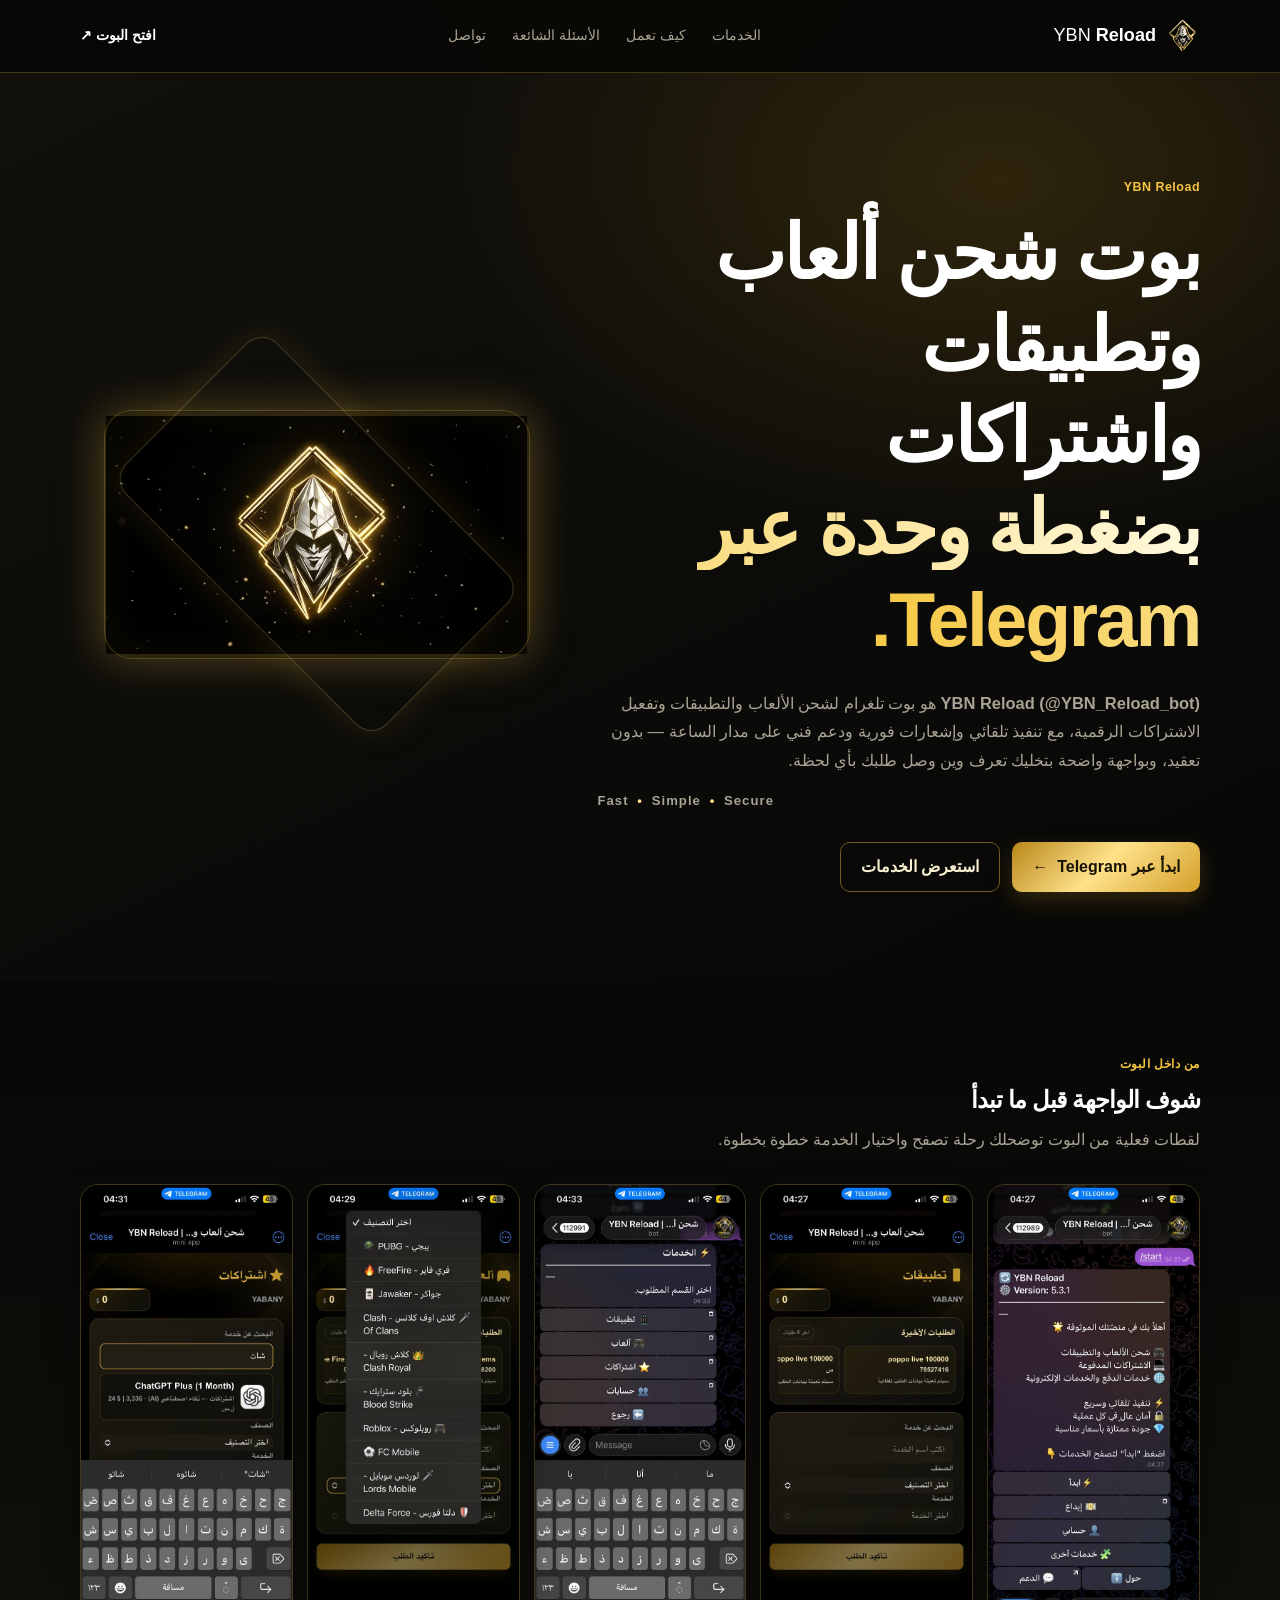
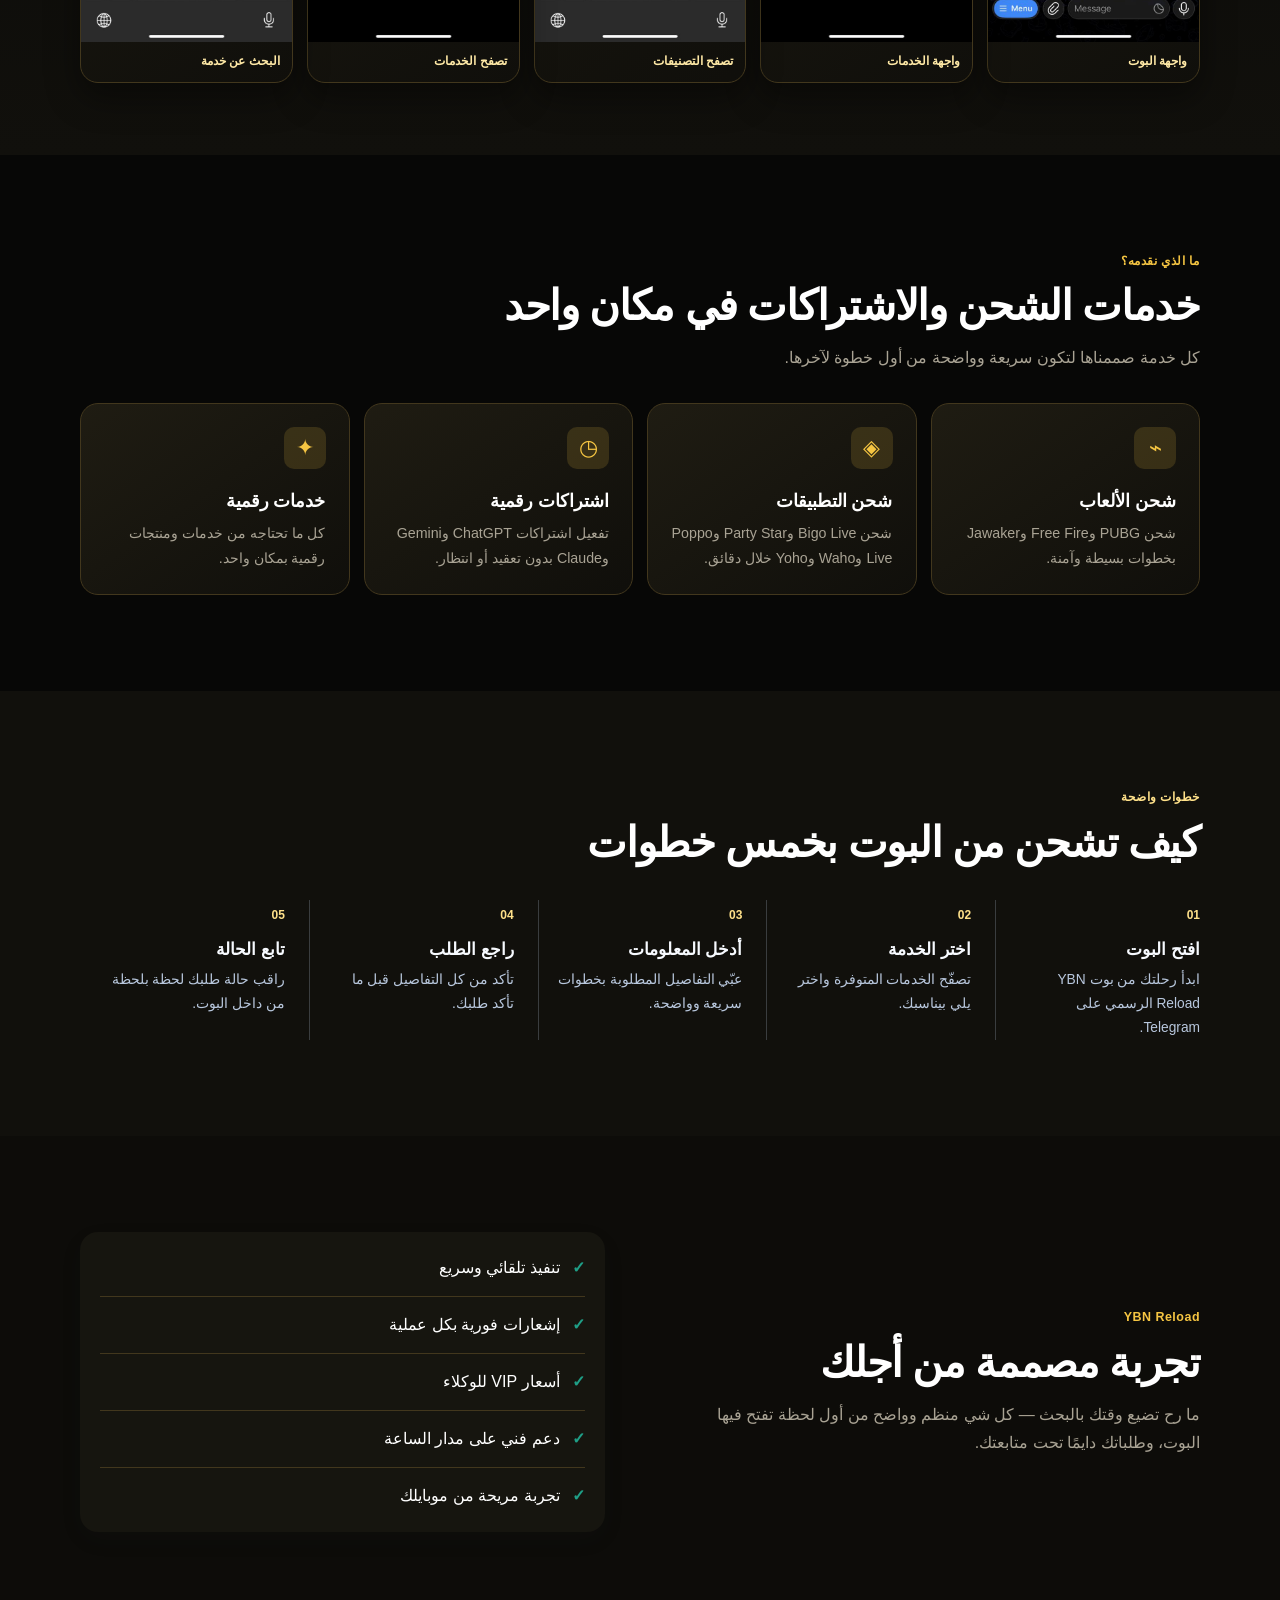
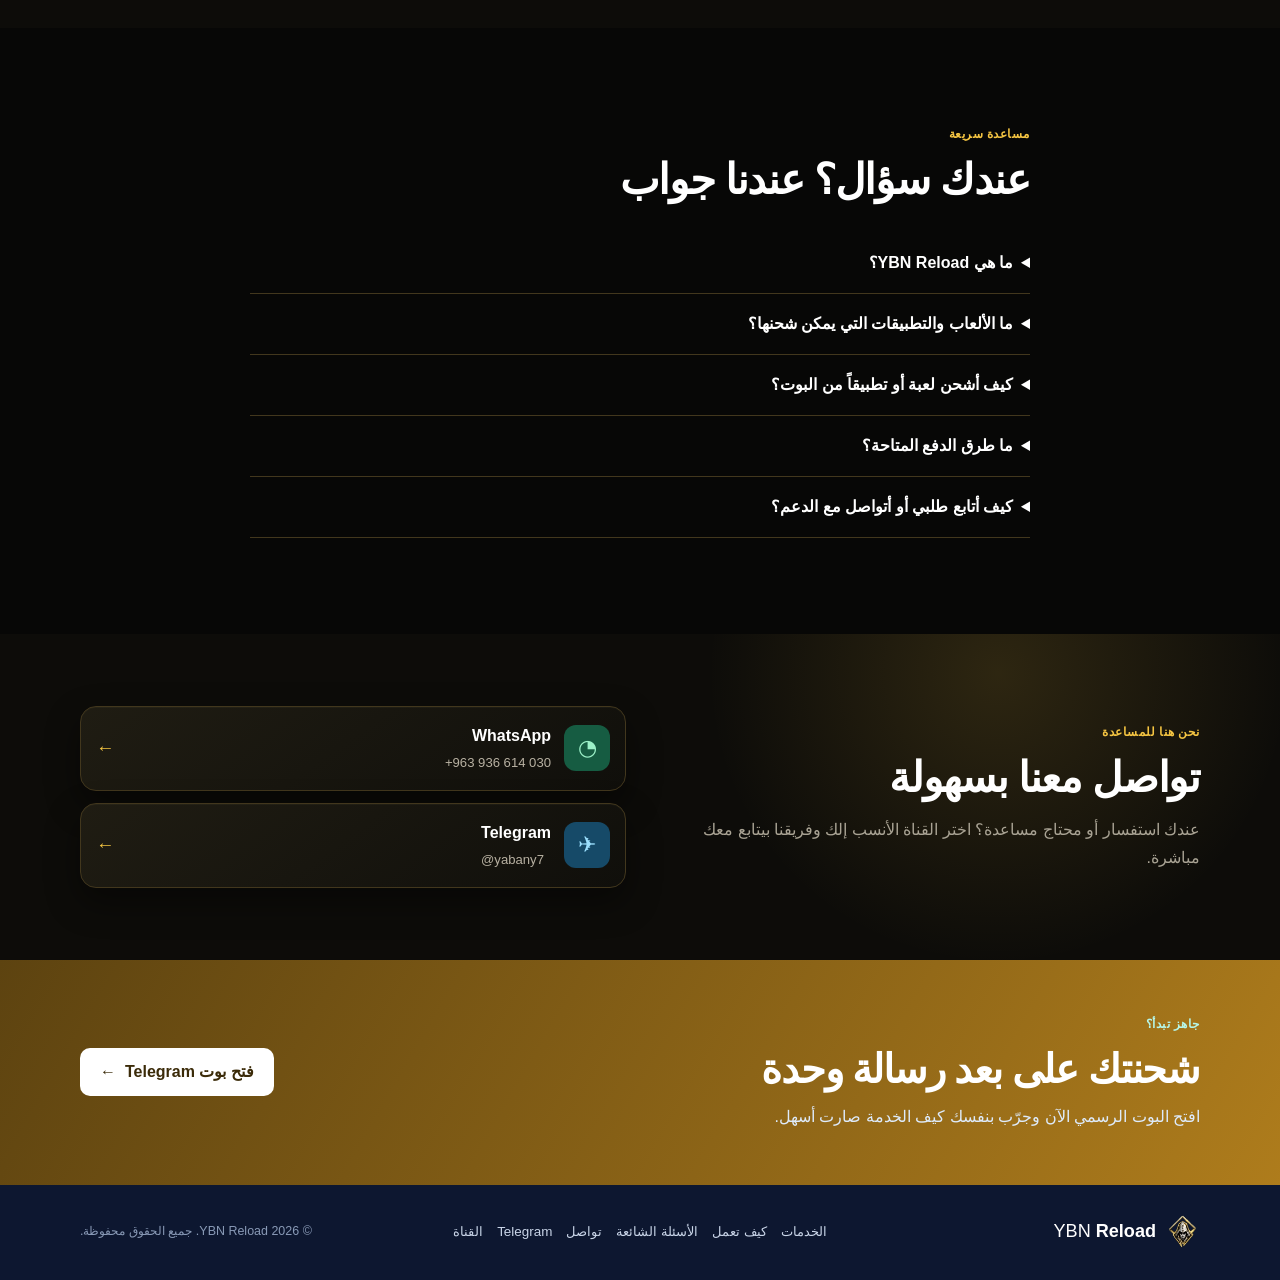
==== commit 2c416c17: "add video" ====
--- a/index.html
+++ b/index.html
@@ -1,38 +1,341 @@
 <!doctype html>
 <html lang="ar" dir="rtl">
-<head>
-  <meta charset="utf-8"><meta name="viewport" content="width=device-width, initial-scale=1"><meta name="theme-color" content="#101a35"><meta name="google-site-verification" content="l4mMpk2Cvwfuh3S6zdnhQQh8NTuUlML8mzUeGC96lG0">
-  <title>YBN Reload | بوت شحن ألعاب وتطبيقات واشتراكات عبر Telegram</title>
-  <meta name="description" content="YBN Reload (@YBN_Reload_bot) بوت تلغرام لشحن الألعاب والتطبيقات: PUBG، Free Fire، Jawaker، Bigo Live وغيرها، وتفعيل اشتراكات ChatGPT وGemini وClaude. تنفيذ تلقائي ودعم 24/7.">
-  <meta name="robots" content="index, follow">
-  <link rel="canonical" href="https://alyabany.github.io/YBN-Platform-Website/">
-  <meta property="og:type" content="website"><meta property="og:locale" content="ar_AR"><meta property="og:site_name" content="YBN Reload">
-  <meta property="og:title" content="YBN Reload | بوت شحن ألعاب وتطبيقات واشتراكات عبر Telegram">
-  <meta property="og:description" content="YBN Reload (@YBN_Reload_bot) بوت تلغرام لشحن الألعاب والتطبيقات وتفعيل الاشتراكات الرقمية، مع تنفيذ تلقائي ودعم 24/7.">
-  <meta property="og:url" content="https://alyabany.github.io/YBN-Platform-Website/">
-  <meta property="og:image" content="https://alyabany.github.io/YBN-Platform-Website/assets/images/ybn-reload-services.png">
-  <meta property="og:image:alt" content="صورة تعريفية لبوت YBN Reload لشحن الألعاب والتطبيقات">
-  <meta name="twitter:card" content="summary_large_image">
-  <meta name="twitter:title" content="YBN Reload | بوت شحن ألعاب وتطبيقات واشتراكات عبر Telegram">
-  <meta name="twitter:description" content="بوت تلغرام لشحن الألعاب والتطبيقات وتفعيل الاشتراكات الرقمية، تنفيذ تلقائي ودعم 24/7.">
-  <meta name="twitter:image" content="https://alyabany.github.io/YBN-Platform-Website/assets/images/ybn-reload-services.png">
-  <link rel="stylesheet" href="assets/css/style.css"><link rel="stylesheet" href="assets/css/image.css"><link rel="stylesheet" href="assets/css/bot-theme.css"><link rel="stylesheet" href="assets/css/contact.css">
-  <link rel="icon" type="image/x-icon" href="assets/static/favicon.ico?v=2">
-  <script type="application/ld+json">{"@context":"https://schema.org","@graph":[{"@type":"Organization","@id":"https://alyabany.github.io/YBN-Platform-Website/#org","name":"YBN Reload","alternateName":"@YBN_Reload_bot","url":"https://alyabany.github.io/YBN-Platform-Website/","logo":"https://alyabany.github.io/YBN-Platform-Website/assets/images/logo3D.png","description":"بوت تلغرام لشحن الألعاب والتطبيقات وتفعيل الاشتراكات الرقمية.","sameAs":["https://t.me/YBN_Reload_bot","https://t.me/YBN_Reload_Channel"]},{"@type":"WebSite","name":"YBN Reload","url":"https://alyabany.github.io/YBN-Platform-Website/","inLanguage":"ar","publisher":{"@id":"https://alyabany.github.io/YBN-Platform-Website/#org"}},{"@type":"FAQPage","mainEntity":[{"@type":"Question","name":"ما هي YBN Reload؟","acceptedAnswer":{"@type":"Answer","text":"YBN Reload (@YBN_Reload_bot) هو بوت تلغرام لشحن الألعاب والتطبيقات وتفعيل الاشتراكات الرقمية، مع تنفيذ تلقائي وإشعارات فورية ودعم فني على مدار الساعة."}},{"@type":"Question","name":"ما الألعاب والتطبيقات التي يمكن شحنها؟","acceptedAnswer":{"@type":"Answer","text":"يمكنك شحن ألعاب مثل PUBG وFree Fire وJawaker، وتطبيقات مثل Bigo Live وParty Star وPoppo Live وWaho وYoho، وتفعيل اشتراكات ChatGPT وGemini وClaude، بحسب ما يتوفر داخل البوت."}},{"@type":"Question","name":"كيف أشحن لعبة أو تطبيقاً من البوت؟","acceptedAnswer":{"@type":"Answer","text":"افتح البوت الرسمي على Telegram، اختر اللعبة أو التطبيق، أدخل المعلومات المطلوبة وراجع طلبك ثم أكده."}},{"@type":"Question","name":"ما طرق الدفع المتاحة؟","acceptedAnswer":{"@type":"Answer","text":"طرق الدفع المتاحة: شام كاش، سيريتل كاش، وUSDT."}},{"@type":"Question","name":"كيف أتابع طلبي أو أتواصل مع الدعم؟","acceptedAnswer":{"@type":"Answer","text":"يمكنك متابعة حالة طلبك من داخل البوت، والتواصل مع الدعم الفني عبر واتساب أو تلغرام على مدار الساعة."}}]}]}</script>
-</head>
-<body>
-  <a class="skip-link" href="#content">انتقل إلى المحتوى</a>
-  <header class="site-header"><nav class="container nav" aria-label="التنقل الرئيسي"><a class="brand" href="#top" aria-label="YBN Reload - الصفحة الرئيسية"><img class="brand-logo" src="assets/images/logo3D.png" width="64" height="64" alt="شعار YBN Reload"><span>YBN <b>Reload</b></span></a><div class="nav-links"><a href="#services">الخدمات</a><a href="#how-it-works">كيف تعمل</a><a href="#faq">الأسئلة الشائعة</a><a href="#contact">تواصل</a></div><a class="nav-telegram" href="https://t.me/YBN_Reload_bot" target="_blank" rel="noopener noreferrer">افتح البوت <span aria-hidden="true">↗</span></a></nav></header>
-  <main id="content">
-    <section class="hero" id="top" aria-labelledby="hero-title"><div class="container hero-grid"><div class="hero-copy"><p class="eyebrow">YBN Reload</p><h1 id="hero-title">بوت شحن ألعاب وتطبيقات واشتراكات<br><span>بضغطة وحدة عبر Telegram.</span></h1><p class="hero-description"><strong>YBN Reload (@YBN_Reload_bot)</strong> هو بوت تلغرام لشحن الألعاب والتطبيقات وتفعيل الاشتراكات الرقمية، مع تنفيذ تلقائي وإشعارات فورية ودعم فني على مدار الساعة — بدون تعقيد، وبواجهة واضحة بتخليك تعرف وين وصل طلبك بأي لحظة.</p><p class="tagline" lang="en">Fast <i>•</i> Simple <i>•</i> Secure</p><div class="hero-actions"><a class="button button-primary" href="https://t.me/YBN_Reload_bot" target="_blank" rel="noopener noreferrer">ابدأ عبر Telegram <span aria-hidden="true">←</span></a><a class="button button-secondary" href="#services">استعرض الخدمات</a></div></div><div class="hero-art"><div class="orb orb-one"></div><div class="orb orb-two"></div><img src="assets/images/ybn-reload-services.png" width="1208" height="1304" fetchpriority="high" alt="تصميم YBN Reload لخدمات شحن الألعاب والتطبيقات والاشتراكات والخدمات الرقمية"></div></div></section>
-    <section class="bot-showcase" aria-labelledby="bot-showcase-title"><div class="container"><p class="eyebrow">من داخل البوت</p><h2 id="bot-showcase-title">شوف الواجهة قبل ما تبدأ</h2><p class="section-intro">لقطات فعلية من البوت توضحلك رحلة تصفح واختيار الخدمة خطوة بخطوة.</p><div class="screens-grid"><figure><img src="assets/images/bot-home.jpg" width="1080" height="2400" loading="lazy" alt="واجهة بوت YBN Reload"><figcaption>واجهة البوت</figcaption></figure><figure><img src="assets/images/bot-services.jpg" width="1080" height="2400" loading="lazy" alt="واجهة الخدمات في البوت"><figcaption>واجهة الخدمات</figcaption></figure><figure><img src="assets/images/bot-categories.jpg" width="1080" height="2400" loading="lazy" alt="تصفح تصنيفات الخدمات"><figcaption>تصفح التصنيفات</figcaption></figure><figure><img src="assets/images/bot-catalog.jpg" width="1080" height="2400" loading="lazy" alt="قائمة الخدمات داخل البوت"><figcaption>تصفح الخدمات</figcaption></figure><figure><img src="assets/images/bot-search.jpg" width="1080" height="2400" loading="lazy" alt="البحث عن خدمة داخل البوت"><figcaption>البحث عن خدمة</figcaption></figure></div></div></section>
-    <section class="section" id="services" aria-labelledby="services-title"><div class="container"><p class="eyebrow">ما الذي نقدمه؟</p><h2 id="services-title">خدمات الشحن والاشتراكات في مكان واحد</h2><p class="section-intro">كل خدمة صممناها لتكون سريعة وواضحة من أول خطوة لآخرها.</p><div class="services-grid"><article class="service-card"><span class="icon" aria-hidden="true">⌁</span><h3>شحن الألعاب</h3><p>شحن PUBG وFree Fire وJawaker بخطوات بسيطة وآمنة.</p></article><article class="service-card"><span class="icon" aria-hidden="true">◈</span><h3>شحن التطبيقات</h3><p>شحن Bigo Live وParty Star وPoppo Live وWaho وYoho خلال دقائق.</p></article><article class="service-card"><span class="icon" aria-hidden="true">◷</span><h3>اشتراكات رقمية</h3><p>تفعيل اشتراكات ChatGPT وGemini وClaude بدون تعقيد أو انتظار.</p></article><article class="service-card"><span class="icon" aria-hidden="true">✦</span><h3>خدمات رقمية</h3><p>كل ما تحتاجه من خدمات ومنتجات رقمية بمكان واحد.</p></article></div></div></section>
-    <section class="section workflow" id="how-it-works" aria-labelledby="workflow-title"><div class="container"><div class="section-heading"><p class="eyebrow">خطوات واضحة</p><h2 id="workflow-title">كيف تشحن من البوت بخمس خطوات</h2></div><ol class="steps"><li><span>01</span><h3>افتح البوت</h3><p>ابدأ رحلتك من بوت YBN Reload الرسمي على Telegram.</p></li><li><span>02</span><h3>اختر الخدمة</h3><p>تصفّح الخدمات المتوفرة واختر يلي بيناسبك.</p></li><li><span>03</span><h3>أدخل المعلومات</h3><p>عبّي التفاصيل المطلوبة بخطوات سريعة وواضحة.</p></li><li><span>04</span><h3>راجع الطلب</h3><p>تأكد من كل التفاصيل قبل ما تأكد طلبك.</p></li><li><span>05</span><h3>تابع الحالة</h3><p>راقب حالة طلبك لحظة بلحظة من داخل البوت.</p></li></ol></div></section>
-    <section class="section reasons" aria-labelledby="reasons-title"><div class="container reasons-layout"><div><p class="eyebrow">YBN Reload</p><h2 id="reasons-title">تجربة مصممة من أجلك</h2><p class="section-intro">ما رح تضيع وقتك بالبحث — كل شي منظم وواضح من أول لحظة تفتح فيها البوت، وطلباتك دايمًا تحت متابعتك.</p></div><ul class="reason-list"><li><span aria-hidden="true">✓</span> تنفيذ تلقائي وسريع</li><li><span aria-hidden="true">✓</span> إشعارات فورية بكل عملية</li><li><span aria-hidden="true">✓</span> أسعار VIP للوكلاء</li><li><span aria-hidden="true">✓</span> دعم فني على مدار الساعة</li><li><span aria-hidden="true">✓</span> تجربة مريحة من موبايلك</li></ul></div></section>
-    <section class="section faq" id="faq" aria-labelledby="faq-title"><div class="container narrow"><p class="eyebrow">مساعدة سريعة</p><h2 id="faq-title">عندك سؤال؟ عندنا جواب</h2><div class="faq-list"><details><summary>ما هي YBN Reload؟</summary><p>YBN Reload (@YBN_Reload_bot) هو بوت تلغرام لشحن الألعاب والتطبيقات وتفعيل الاشتراكات الرقمية، مع تنفيذ تلقائي وإشعارات فورية ودعم فني على مدار الساعة.</p></details><details><summary>ما الألعاب والتطبيقات التي يمكن شحنها؟</summary><p>يمكنك شحن ألعاب مثل PUBG وFree Fire وJawaker، وتطبيقات مثل Bigo Live وParty Star وPoppo Live وWaho وYoho، وتفعيل اشتراكات ChatGPT وGemini وClaude، بحسب ما يتوفر داخل البوت.</p></details><details><summary>كيف أشحن لعبة أو تطبيقاً من البوت؟</summary><p>افتح البوت الرسمي على Telegram، اختر اللعبة أو التطبيق، أدخل المعلومات المطلوبة وراجع طلبك ثم أكده.</p></details><details><summary>ما طرق الدفع المتاحة؟</summary><p>طرق الدفع المتاحة: شام كاش، سيريتل كاش، وUSDT.</p></details><details><summary>كيف أتابع طلبي أو أتواصل مع الدعم؟</summary><p>يمكنك متابعة حالة طلبك من داخل البوت، والتواصل مع الدعم الفني عبر واتساب أو تلغرام على مدار الساعة.</p></details></div></div></section>
-    <section class="contact" id="contact" aria-labelledby="contact-title"><div class="container contact-layout"><div><p class="eyebrow">نحن هنا للمساعدة</p><h2 id="contact-title">تواصل معنا بسهولة</h2><p>عندك استفسار أو محتاج مساعدة؟ اختر القناة الأنسب إلك وفريقنا بيتابع معك مباشرة.</p></div><div class="contact-cards"><a class="contact-card whatsapp" href="https://wa.me/963936614030" target="_blank" rel="noopener noreferrer"><span class="contact-icon" aria-hidden="true">◔</span><span><strong>WhatsApp</strong><small dir="ltr">+963 936 614 030</small></span><b aria-hidden="true">←</b></a><a class="contact-card telegram" href="https://t.me/yabany7" target="_blank" rel="noopener noreferrer"><span class="contact-icon" aria-hidden="true">✈</span><span><strong>Telegram</strong><small dir="ltr">@yabany7</small></span><b aria-hidden="true">←</b></a></div></div></section>
-    <section class="cta"><div class="container cta-content"><div><p class="eyebrow">جاهز تبدأ؟</p><h2>شحنتك على بعد رسالة وحدة</h2><p>افتح البوت الرسمي الآن وجرّب بنفسك كيف الخدمة صارت أسهل.</p></div><a class="button button-light" href="https://t.me/YBN_Reload_bot" target="_blank" rel="noopener noreferrer">فتح بوت Telegram <span aria-hidden="true">←</span></a></div></section>
-  </main>
-  <footer class="site-footer"><div class="container footer-grid"><a class="brand" href="#top"><img class="brand-logo" src="assets/images/logo3D.png" width="64" height="64" alt="شعار YBN Reload"><span>YBN <b>Reload</b></span></a><div class="footer-links"><a href="#services">الخدمات</a><a href="#how-it-works">كيف تعمل</a><a href="#faq">الأسئلة الشائعة</a><a href="#contact">تواصل</a><a href="https://t.me/YBN_Reload_bot" target="_blank" rel="noopener noreferrer">Telegram</a><a href="https://t.me/YBN_Reload_Channel" target="_blank" rel="noopener noreferrer">القناة</a></div><p>© 2026 YBN Reload. جميع الحقوق محفوظة.</p></div></footer>
-</body>
+  <head>
+    <meta charset="utf-8">
+    <meta name="viewport" content="width=device-width, initial-scale=1">
+    <meta name="theme-color" content="#101a35">
+    <meta name="google-site-verification" content="l4mMpk2Cvwfuh3S6zdnhQQh8NTuUlML8mzUeGC96lG0">
+    <!-- SEO: العنوان والوصف -->
+    <title>YBN Reload | بوت شحن ألعاب وتطبيقات واشتراكات عبر Telegram</title>
+    <meta name="description" content="YBN Reload (@YBN_Reload_bot) بوت تلغرام لشحن الألعاب والتطبيقات: PUBG، Free Fire، Jawaker، Bigo Live وغيرها، وتفعيل اشتراكات ChatGPT وGemini وClaude. تنفيذ تلقائي ودعم 24/7.">
+    <meta name="robots" content="index, follow">
+    <link rel="canonical" href="https://alyabany.github.io/YBN-Platform-Website/">
+    <!-- Open Graph / Twitter (عند مشاركة الرابط) -->
+    <meta property="og:type" content="website">
+    <meta property="og:locale" content="ar_AR">
+    <meta property="og:site_name" content="YBN Reload">
+    <meta property="og:title" content="YBN Reload | بوت شحن ألعاب وتطبيقات واشتراكات عبر Telegram">
+    <meta property="og:description" content="YBN Reload (@YBN_Reload_bot) بوت تلغرام لشحن الألعاب والتطبيقات وتفعيل الاشتراكات الرقمية، مع تنفيذ تلقائي ودعم 24/7.">
+    <meta property="og:url" content="https://alyabany.github.io/YBN-Platform-Website/">
+    <meta property="og:image" content="https://alyabany.github.io/YBN-Platform-Website/assets/images/ybn-reload-services.png">
+    <meta property="og:image:alt" content="صورة تعريفية لبوت YBN Reload لشحن الألعاب والتطبيقات">
+    <meta name="twitter:card" content="summary_large_image">
+    <meta name="twitter:title" content="YBN Reload | بوت شحن ألعاب وتطبيقات واشتراكات عبر Telegram">
+    <meta name="twitter:description" content="بوت تلغرام لشحن الألعاب والتطبيقات وتفعيل الاشتراكات الرقمية، تنفيذ تلقائي ودعم 24/7.">
+    <meta name="twitter:image" content="https://alyabany.github.io/YBN-Platform-Website/assets/images/ybn-reload-services.png">
+    <!-- CSS -->
+    <link rel="stylesheet" href="assets/css/style.css">
+    <link rel="stylesheet" href="assets/css/image.css">
+    <link rel="stylesheet" href="assets/css/bot-theme.css">
+    <link rel="stylesheet" href="assets/css/contact.css">
+    <script>document.documentElement.classList.add('js')</script>
+    <link rel="stylesheet" href="assets/css/motion.css?v=2">
+    <link rel="icon" type="image/x-icon" href="assets/static/favicon.ico?v=2">
+    <!-- JSON-LD: لازم يطابق نص الـ FAQ الظاهر بالصفحة حرفياً -->
+    <script type="application/ld+json">
+      {
+        "@context": "https://schema.org",
+        "@graph": [
+          {
+            "@type": "Organization",
+            "@id": "https://alyabany.github.io/YBN-Platform-Website/#org",
+            "name": "YBN Reload",
+            "alternateName": "@YBN_Reload_bot",
+            "url": "https://alyabany.github.io/YBN-Platform-Website/",
+            "logo": "https://alyabany.github.io/YBN-Platform-Website/assets/images/logo3D.png",
+            "description": "بوت تلغرام لشحن الألعاب والتطبيقات وتفعيل الاشتراكات الرقمية.",
+            "sameAs": [
+              "https://t.me/YBN_Reload_bot",
+              "https://t.me/YBN_Reload_Channel"
+            ]
+          },
+          {
+            "@type": "WebSite",
+            "name": "YBN Reload",
+            "url": "https://alyabany.github.io/YBN-Platform-Website/",
+            "inLanguage": "ar",
+            "publisher": {
+              "@id": "https://alyabany.github.io/YBN-Platform-Website/#org"
+            }
+          },
+          {
+            "@type": "FAQPage",
+            "mainEntity": [
+              {
+                "@type": "Question",
+                "name": "ما هي YBN Reload؟",
+                "acceptedAnswer": {
+                  "@type": "Answer",
+                  "text": "YBN Reload (@YBN_Reload_bot) هو بوت تلغرام لشحن الألعاب والتطبيقات وتفعيل الاشتراكات الرقمية، مع تنفيذ تلقائي وإشعارات فورية ودعم فني على مدار الساعة."
+                }
+              },
+              {
+                "@type": "Question",
+                "name": "ما الألعاب والتطبيقات التي يمكن شحنها؟",
+                "acceptedAnswer": {
+                  "@type": "Answer",
+                  "text": "يمكنك شحن ألعاب مثل PUBG وFree Fire وJawaker، وتطبيقات مثل Bigo Live وParty Star وPoppo Live وWaho وYoho، وتفعيل اشتراكات ChatGPT وGemini وClaude، بحسب ما يتوفر داخل البوت."
+                }
+              },
+              {
+                "@type": "Question",
+                "name": "كيف أشحن لعبة أو تطبيقاً من البوت؟",
+                "acceptedAnswer": {
+                  "@type": "Answer",
+                  "text": "افتح البوت الرسمي على Telegram، اختر اللعبة أو التطبيق، أدخل المعلومات المطلوبة وراجع طلبك ثم أكده."
+                }
+              },
+              {
+                "@type": "Question",
+                "name": "ما طرق الدفع المتاحة؟",
+                "acceptedAnswer": {
+                  "@type": "Answer",
+                  "text": "طرق الدفع المتاحة: شام كاش، سيريتل كاش، وUSDT."
+                }
+              },
+              {
+                "@type": "Question",
+                "name": "كيف أتابع طلبي أو أتواصل مع الدعم؟",
+                "acceptedAnswer": {
+                  "@type": "Answer",
+                  "text": "يمكنك متابعة حالة طلبك من داخل البوت، والتواصل مع الدعم الفني عبر واتساب أو تلغرام على مدار الساعة."
+                }
+              }
+            ]
+          }
+        ]
+      }
+    </script>
+  </head>
+  <body>
+    <a class="skip-link" href="#content">انتقل إلى المحتوى</a>
+    <!-- ========== الهيدر ========== -->
+    <header class="site-header">
+      <nav class="container nav" aria-label="التنقل الرئيسي">
+        <a class="brand" href="#top" aria-label="YBN Reload - الصفحة الرئيسية">
+          <img class="brand-logo" src="assets/images/logo3D.png" width="64" height="64" alt="شعار YBN Reload">
+          <span>YBN <b>Reload</b></span>
+        </a>
+        <div class="nav-links">
+          <a href="#services">الخدمات</a>
+          <a href="#how-it-works">كيف تعمل</a>
+          <a href="#faq">الأسئلة الشائعة</a>
+          <a href="#contact">تواصل</a>
+        </div>
+        <a class="nav-telegram" href="https://t.me/YBN_Reload_bot" target="_blank" rel="noopener noreferrer">افتح البوت <span aria-hidden="true">↗</span></a>
+      </nav>
+    </header>
+    <main id="content">
+      <!-- ========== الهيرو ========== -->
+      <section class="hero" id="top" aria-labelledby="hero-title">
+        <div class="container hero-grid">
+          <div class="hero-copy">
+            <p class="eyebrow">YBN Reload</p>
+            <h1 id="hero-title">بوت شحن ألعاب وتطبيقات واشتراكات<br><span>بضغطة وحدة عبر Telegram.</span></h1>
+            <p class="hero-description"><strong>YBN Reload (@YBN_Reload_bot)</strong> هو بوت تلغرام لشحن الألعاب والتطبيقات وتفعيل الاشتراكات الرقمية، مع تنفيذ تلقائي وإشعارات فورية ودعم فني على مدار الساعة — بدون تعقيد، وبواجهة واضحة بتخليك تعرف وين وصل طلبك بأي لحظة.</p>
+            <p class="tagline" lang="en">Fast <i>•</i> Simple <i>•</i> Secure</p>
+            <div class="hero-actions">
+              <a class="button button-primary" href="https://t.me/YBN_Reload_bot" target="_blank" rel="noopener noreferrer">ابدأ عبر Telegram <span aria-hidden="true">←</span></a>
+              <a class="button button-secondary" href="#services">استعرض الخدمات</a>
+            </div>
+          </div>
+          <div class="hero-art">
+            <div class="orb orb-one"></div>
+            <div class="orb orb-two"></div>
+            <video class="hero-video" autoplay muted loop playsinline preload="metadata" poster="assets/images/ybn-reload-services.png" width="1208" height="1304" aria-label="شعار YBN Reload المتحرك">
+              <source src="assets/video/logo.webm" type="video/webm">
+              <source src="assets/video/logo.mp4" type="video/mp4">
+            </video>
+          </div>
+        </div>
+      </section>
+      <!-- ========== لقطات من البوت ========== -->
+      <section class="bot-showcase" aria-labelledby="bot-showcase-title">
+        <div class="container">
+          <p class="eyebrow">من داخل البوت</p>
+          <h2 id="bot-showcase-title">شوف الواجهة قبل ما تبدأ</h2>
+          <p class="section-intro">لقطات فعلية من البوت توضحلك رحلة تصفح واختيار الخدمة خطوة بخطوة.</p>
+          <div class="screens-grid">
+            <figure>
+              <img src="assets/images/bot-home.jpg" width="1080" height="2400" loading="lazy" alt="واجهة بوت YBN Reload">
+              <figcaption>واجهة البوت</figcaption>
+            </figure>
+            <figure>
+              <img src="assets/images/bot-services.jpg" width="1080" height="2400" loading="lazy" alt="واجهة الخدمات في البوت">
+              <figcaption>واجهة الخدمات</figcaption>
+            </figure>
+            <figure>
+              <img src="assets/images/bot-categories.jpg" width="1080" height="2400" loading="lazy" alt="تصفح تصنيفات الخدمات">
+              <figcaption>تصفح التصنيفات</figcaption>
+            </figure>
+            <figure>
+              <img src="assets/images/bot-catalog.jpg" width="1080" height="2400" loading="lazy" alt="قائمة الخدمات داخل البوت">
+              <figcaption>تصفح الخدمات</figcaption>
+            </figure>
+            <figure>
+              <img src="assets/images/bot-search.jpg" width="1080" height="2400" loading="lazy" alt="البحث عن خدمة داخل البوت">
+              <figcaption>البحث عن خدمة</figcaption>
+            </figure>
+          </div>
+        </div>
+      </section>
+      <!-- ========== الخدمات ========== -->
+      <section class="section" id="services" aria-labelledby="services-title">
+        <div class="container">
+          <p class="eyebrow">ما الذي نقدمه؟</p>
+          <h2 id="services-title">خدمات الشحن والاشتراكات في مكان واحد</h2>
+          <p class="section-intro">كل خدمة صممناها لتكون سريعة وواضحة من أول خطوة لآخرها.</p>
+          <div class="services-grid">
+            <article class="service-card">
+              <span class="icon" aria-hidden="true">⌁</span>
+              <h3>شحن الألعاب</h3>
+              <p>شحن PUBG وFree Fire وJawaker بخطوات بسيطة وآمنة.</p>
+            </article>
+            <article class="service-card">
+              <span class="icon" aria-hidden="true">◈</span>
+              <h3>شحن التطبيقات</h3>
+              <p>شحن Bigo Live وParty Star وPoppo Live وWaho وYoho خلال دقائق.</p>
+            </article>
+            <article class="service-card">
+              <span class="icon" aria-hidden="true">◷</span>
+              <h3>اشتراكات رقمية</h3>
+              <p>تفعيل اشتراكات ChatGPT وGemini وClaude بدون تعقيد أو انتظار.</p>
+            </article>
+            <article class="service-card">
+              <span class="icon" aria-hidden="true">✦</span>
+              <h3>خدمات رقمية</h3>
+              <p>كل ما تحتاجه من خدمات ومنتجات رقمية بمكان واحد.</p>
+            </article>
+          </div>
+        </div>
+      </section>
+      <!-- ========== خطوات الاستخدام ========== -->
+      <section class="section workflow" id="how-it-works" aria-labelledby="workflow-title">
+        <div class="container">
+          <div class="section-heading">
+            <p class="eyebrow">خطوات واضحة</p>
+            <h2 id="workflow-title">كيف تشحن من البوت بخمس خطوات</h2>
+          </div>
+          <ol class="steps">
+            <li>
+              <span>01</span>
+              <h3>افتح البوت</h3>
+              <p>ابدأ رحلتك من بوت YBN Reload الرسمي على Telegram.</p>
+            </li>
+            <li>
+              <span>02</span>
+              <h3>اختر الخدمة</h3>
+              <p>تصفّح الخدمات المتوفرة واختر يلي بيناسبك.</p>
+            </li>
+            <li>
+              <span>03</span>
+              <h3>أدخل المعلومات</h3>
+              <p>عبّي التفاصيل المطلوبة بخطوات سريعة وواضحة.</p>
+            </li>
+            <li>
+              <span>04</span>
+              <h3>راجع الطلب</h3>
+              <p>تأكد من كل التفاصيل قبل ما تأكد طلبك.</p>
+            </li>
+            <li>
+              <span>05</span>
+              <h3>تابع الحالة</h3>
+              <p>راقب حالة طلبك لحظة بلحظة من داخل البوت.</p>
+            </li>
+          </ol>
+        </div>
+      </section>
+      <!-- ========== المزايا ========== -->
+      <section class="section reasons" aria-labelledby="reasons-title">
+        <div class="container reasons-layout">
+          <div>
+            <p class="eyebrow">YBN Reload</p>
+            <h2 id="reasons-title">تجربة مصممة من أجلك</h2>
+            <p class="section-intro">ما رح تضيع وقتك بالبحث — كل شي منظم وواضح من أول لحظة تفتح فيها البوت، وطلباتك دايمًا تحت متابعتك.</p>
+          </div>
+          <ul class="reason-list">
+            <li><span aria-hidden="true">✓</span> تنفيذ تلقائي وسريع</li>
+            <li><span aria-hidden="true">✓</span> إشعارات فورية بكل عملية</li>
+            <li><span aria-hidden="true">✓</span> أسعار VIP للوكلاء</li>
+            <li><span aria-hidden="true">✓</span> دعم فني على مدار الساعة</li>
+            <li><span aria-hidden="true">✓</span> تجربة مريحة من موبايلك</li>
+          </ul>
+        </div>
+      </section>
+      <!-- ========== الأسئلة الشائعة ========== -->
+      <section class="section faq" id="faq" aria-labelledby="faq-title">
+        <div class="container narrow">
+          <p class="eyebrow">مساعدة سريعة</p>
+          <h2 id="faq-title">عندك سؤال؟ عندنا جواب</h2>
+          <div class="faq-list">
+            <details>
+              <summary>ما هي YBN Reload؟</summary>
+              <p>YBN Reload (@YBN_Reload_bot) هو بوت تلغرام لشحن الألعاب والتطبيقات وتفعيل الاشتراكات الرقمية، مع تنفيذ تلقائي وإشعارات فورية ودعم فني على مدار الساعة.</p>
+            </details>
+            <details>
+              <summary>ما الألعاب والتطبيقات التي يمكن شحنها؟</summary>
+              <p>يمكنك شحن ألعاب مثل PUBG وFree Fire وJawaker، وتطبيقات مثل Bigo Live وParty Star وPoppo Live وWaho وYoho، وتفعيل اشتراكات ChatGPT وGemini وClaude، بحسب ما يتوفر داخل البوت.</p>
+            </details>
+            <details>
+              <summary>كيف أشحن لعبة أو تطبيقاً من البوت؟</summary>
+              <p>افتح البوت الرسمي على Telegram، اختر اللعبة أو التطبيق، أدخل المعلومات المطلوبة وراجع طلبك ثم أكده.</p>
+            </details>
+            <!-- طرق الدفع: عدّلها هنا وبالـ JSON-LD بالأعلى -->
+            <details>
+              <summary>ما طرق الدفع المتاحة؟</summary>
+              <p>طرق الدفع المتاحة: شام كاش، سيريتل كاش، وUSDT.</p>
+            </details>
+            <details>
+              <summary>كيف أتابع طلبي أو أتواصل مع الدعم؟</summary>
+              <p>يمكنك متابعة حالة طلبك من داخل البوت، والتواصل مع الدعم الفني عبر واتساب أو تلغرام على مدار الساعة.</p>
+            </details>
+          </div>
+        </div>
+      </section>
+      <!-- ========== التواصل ========== -->
+      <section class="contact" id="contact" aria-labelledby="contact-title">
+        <div class="container contact-layout">
+          <div>
+            <p class="eyebrow">نحن هنا للمساعدة</p>
+            <h2 id="contact-title">تواصل معنا بسهولة</h2>
+            <p>عندك استفسار أو محتاج مساعدة؟ اختر القناة الأنسب إلك وفريقنا بيتابع معك مباشرة.</p>
+          </div>
+          <div class="contact-cards">
+            <a class="contact-card whatsapp" href="https://wa.me/963936614030" target="_blank" rel="noopener noreferrer"><span class="contact-icon" aria-hidden="true">◔</span><span><strong>WhatsApp</strong><small dir="ltr">+963 936 614 030</small></span><b aria-hidden="true">←</b></a>
+            <a class="contact-card telegram" href="https://t.me/yabany7" target="_blank" rel="noopener noreferrer"><span class="contact-icon" aria-hidden="true">✈</span><span><strong>Telegram</strong><small dir="ltr">@yabany7</small></span><b aria-hidden="true">←</b></a>
+          </div>
+        </div>
+      </section>
+      <!-- ========== دعوة للبدء ========== -->
+      <section class="cta">
+        <div class="container cta-content">
+          <div>
+            <p class="eyebrow">جاهز تبدأ؟</p>
+            <h2>شحنتك على بعد رسالة وحدة</h2>
+            <p>افتح البوت الرسمي الآن وجرّب بنفسك كيف الخدمة صارت أسهل.</p>
+          </div>
+          <a class="button button-light" href="https://t.me/YBN_Reload_bot" target="_blank" rel="noopener noreferrer">فتح بوت Telegram <span aria-hidden="true">←</span></a>
+        </div>
+      </section>
+    </main>
+    <!-- ========== الفوتر ========== -->
+    <footer class="site-footer">
+      <div class="container footer-grid">
+        <a class="brand" href="#top">
+          <img class="brand-logo" src="assets/images/logo3D.png" width="64" height="64" alt="شعار YBN Reload">
+          <span>YBN <b>Reload</b></span>
+        </a>
+        <div class="footer-links">
+          <a href="#services">الخدمات</a>
+          <a href="#how-it-works">كيف تعمل</a>
+          <a href="#faq">الأسئلة الشائعة</a>
+          <a href="#contact">تواصل</a>
+          <a href="https://t.me/YBN_Reload_bot" target="_blank" rel="noopener noreferrer">Telegram</a>
+          <a href="https://t.me/YBN_Reload_Channel" target="_blank" rel="noopener noreferrer">القناة</a>
+        </div>
+        <p>© 2026 YBN Reload. جميع الحقوق محفوظة.</p>
+      </div>
+    </footer>
+    <script src="assets/js/motion.js" defer></script>
+  </body>
 </html>
--- a/assets/css/motion.css
+++ b/assets/css/motion.css
@@ -0,0 +1,107 @@
+/* ==========================================================
+   motion.css : حركات الصفحة (يُحمَّل بعد bot-theme.css)
+   الألوان مأخوذة من bot-theme.css (--primary / --mint)
+   ========================================================== */
+:root{--glow:rgba(245,197,66,.45)}
+
+/* ---------- لوغو الهيرو (صورة أو فيديو): طفو ناعم ---------- */
+@keyframes ybn-float{0%,100%{transform:translateY(0)}50%{transform:translateY(-14px)}}
+.hero-art img,.hero-art .hero-video{ width:100%; height:auto; max-height:520px; object-fit:contain; mix-blend-mode:screen; }
+
+/* فيديو اللوغو: الأسود يذوب بخلفية الصفحة */
+.hero-video{display:block;width:100%;height:auto;max-height:520px;object-fit:cover;mix-blend-mode:screen}
+
+/* ---------- لوغو الهيدر ---------- */
+.brand-logo{transition:transform .4s ease,filter .4s ease}
+.brand:hover .brand-logo{transform:rotate(-8deg) scale(1.1);filter:drop-shadow(0 0 10px var(--glow))}
+
+/* ---------- الكرات الخلفية ---------- */
+@keyframes ybn-drift{0%,100%{transform:translate(0,0) scale(1)}50%{transform:translate(24px,-30px) scale(1.12)}}
+.orb-one{animation:ybn-drift 14s ease-in-out infinite}
+.orb-two{animation:ybn-drift 18s ease-in-out infinite reverse}
+
+/* ---------- تدرج ذهبي متحرك على سطر العنوان (نفس ألوان bot-theme) ---------- */
+@keyframes ybn-shine{to{background-position:200% center}}
+.hero h1 span{
+  background:linear-gradient(105deg,#f6c842,#fff9dc,#f6c842);
+  background-size:200% auto;
+  -webkit-background-clip:text;background-clip:text;
+  color:transparent;-webkit-text-fill-color:transparent;
+  animation:ybn-shine 5s linear infinite;
+}
+
+/* ---------- ظهور العناصر عند التمرير ----------
+   ملاحظة: الـ transition هنا يجمع الظهور + الـ hover حتى لا يلغي أحدهما الآخر */
+.js .reveal{
+  opacity:0;translate:0 26px;
+  transition:
+    opacity .7s ease var(--d,0s),
+    translate .7s ease var(--d,0s),
+    transform .3s ease,
+    box-shadow .3s ease;
+}
+.js .reveal.in{opacity:1;translate:0 0}
+
+/* ---------- Hover للكروت ---------- */
+.service-card:hover,.contact-card:hover{transform:translateY(-6px);box-shadow:0 14px 34px rgba(245,197,66,.18)}
+.screens-grid figure:hover{transform:translateY(-8px) scale(1.02)}
+
+/* ---------- لمعة تمر على الزر الرئيسي ---------- */
+.button-primary{position:relative;overflow:hidden}
+.button-primary::after{
+  content:"";position:absolute;inset:0;pointer-events:none;
+  background:linear-gradient(110deg,transparent 30%,rgba(255,255,255,.35) 50%,transparent 70%);
+  transform:translateX(-120%);animation:ybn-sweep 4s ease-in-out infinite;
+}
+@keyframes ybn-sweep{0%,60%{transform:translateX(-120%)}100%{transform:translateX(120%)}}
+
+/* ---------- احترام إعداد "تقليل الحركة" ---------- */
+@media (prefers-reduced-motion:reduce){
+  *,*::after{animation:none!important;transition:none!important}
+  .js .reveal{opacity:1;translate:none}
+}
+
+/* ---------- إطار فيديو الهيرو: ذهبي، أهدأ، ومنسجم مع واجهة البوت ---------- */
+.hero-art{
+  isolation:isolate;
+  margin-inline:auto;
+  max-width:min(94vw,620px);
+  min-height:0;
+  padding:20px;
+}
+.hero-art::before{
+  content:"";
+  position:absolute;
+  inset:7% 5%;
+  z-index:-2;
+  border:1px solid rgba(245,197,66,.25);
+  border-radius:28px;
+  background:radial-gradient(circle at 50% 45%,rgba(245,197,66,.18),rgba(25,20,8,.18) 42%,transparent 72%);
+  box-shadow:0 0 55px rgba(245,197,66,.13),inset 0 0 44px rgba(245,197,66,.06);
+}
+.hero-art::after{
+  content:"";
+  position:absolute;
+  inset:13% 11%;
+  z-index:-1;
+  border:1px solid rgba(255,225,138,.22);
+  border-radius:22px;
+  transform:rotate(45deg);
+  box-shadow:0 0 38px rgba(245,197,66,.12);
+}
+.hero-art .orb{display:none}
+.hero-art .hero-video{
+  display:block;
+  width:100%;
+  height:auto;
+  max-height:620px;
+  object-fit:contain;
+  mix-blend-mode:screen;
+  filter:contrast(1.06) saturate(1.08) drop-shadow(0 0 20px rgba(245,197,66,.24));
+  position:relative;
+  z-index:1;
+}
+@media (min-width:850px){
+  .hero-art{max-width:620px;padding:26px}
+  .hero-art .hero-video{max-height:650px}
+}
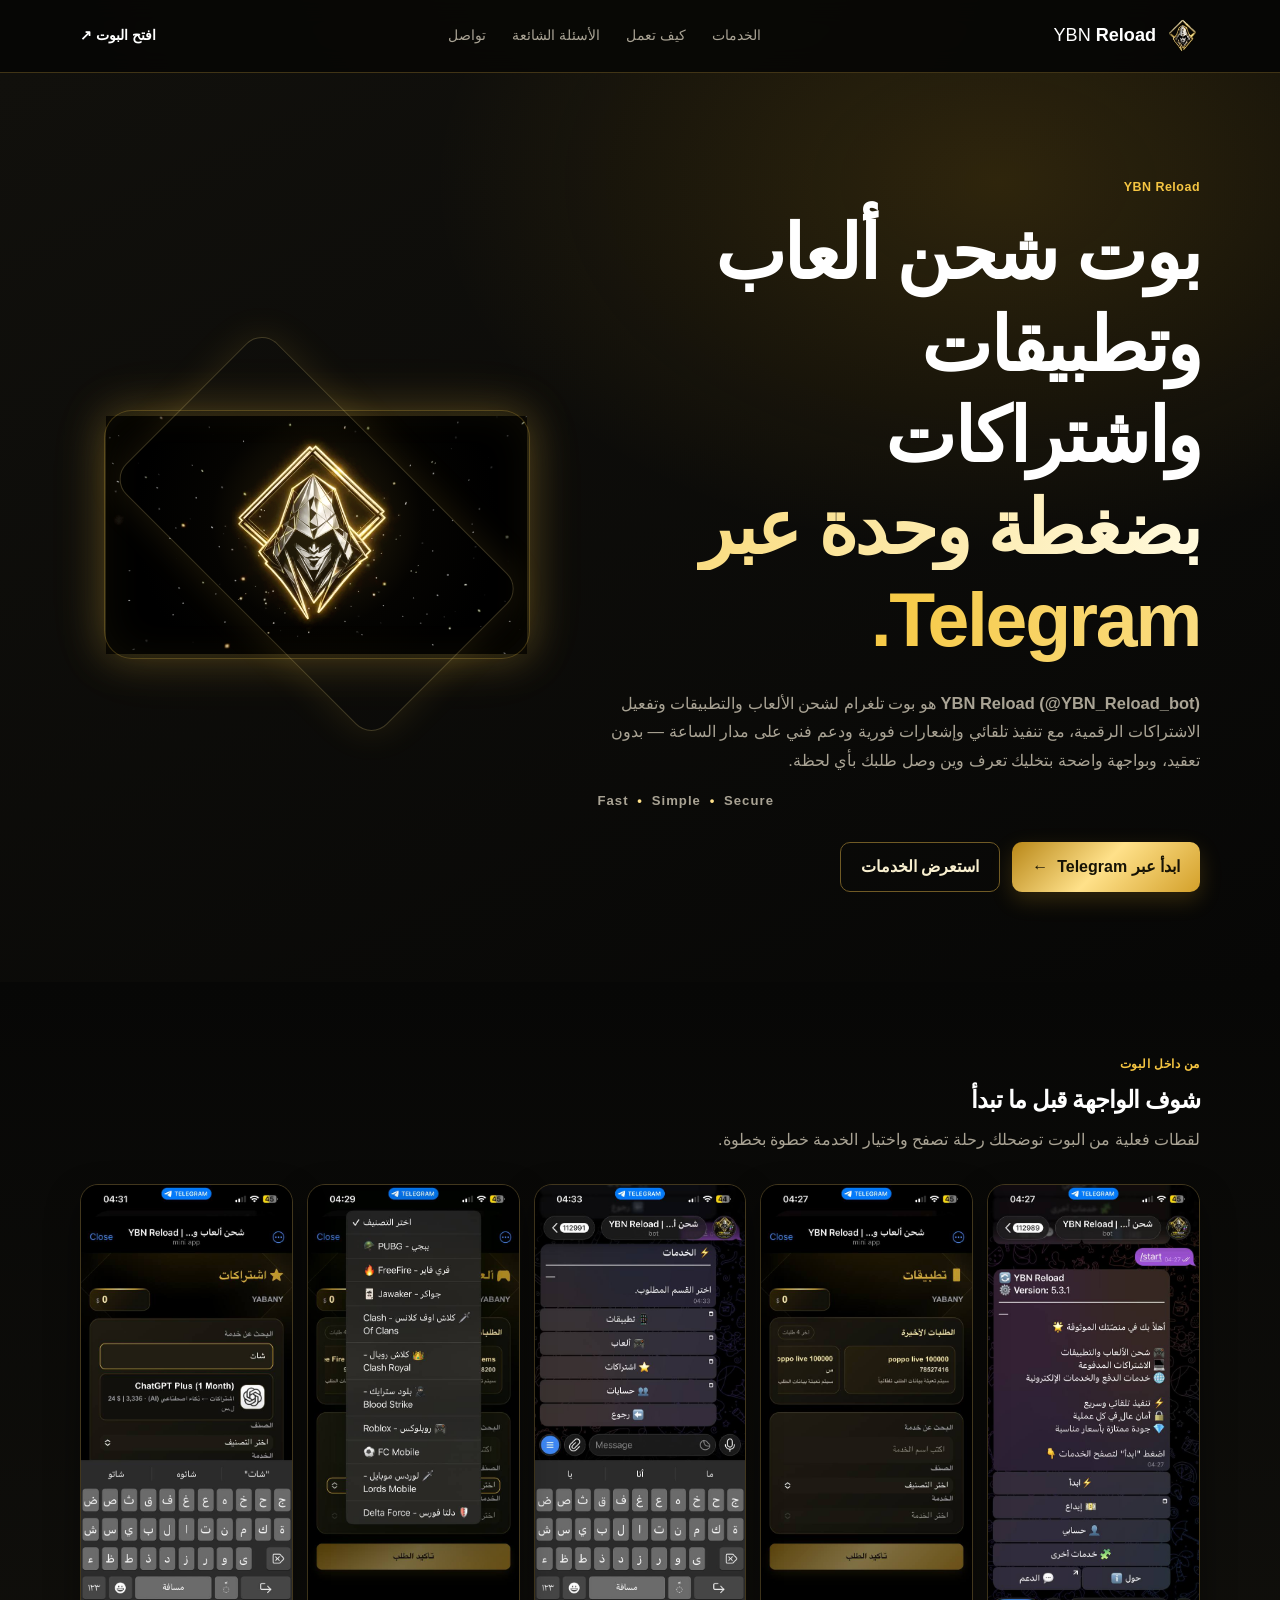
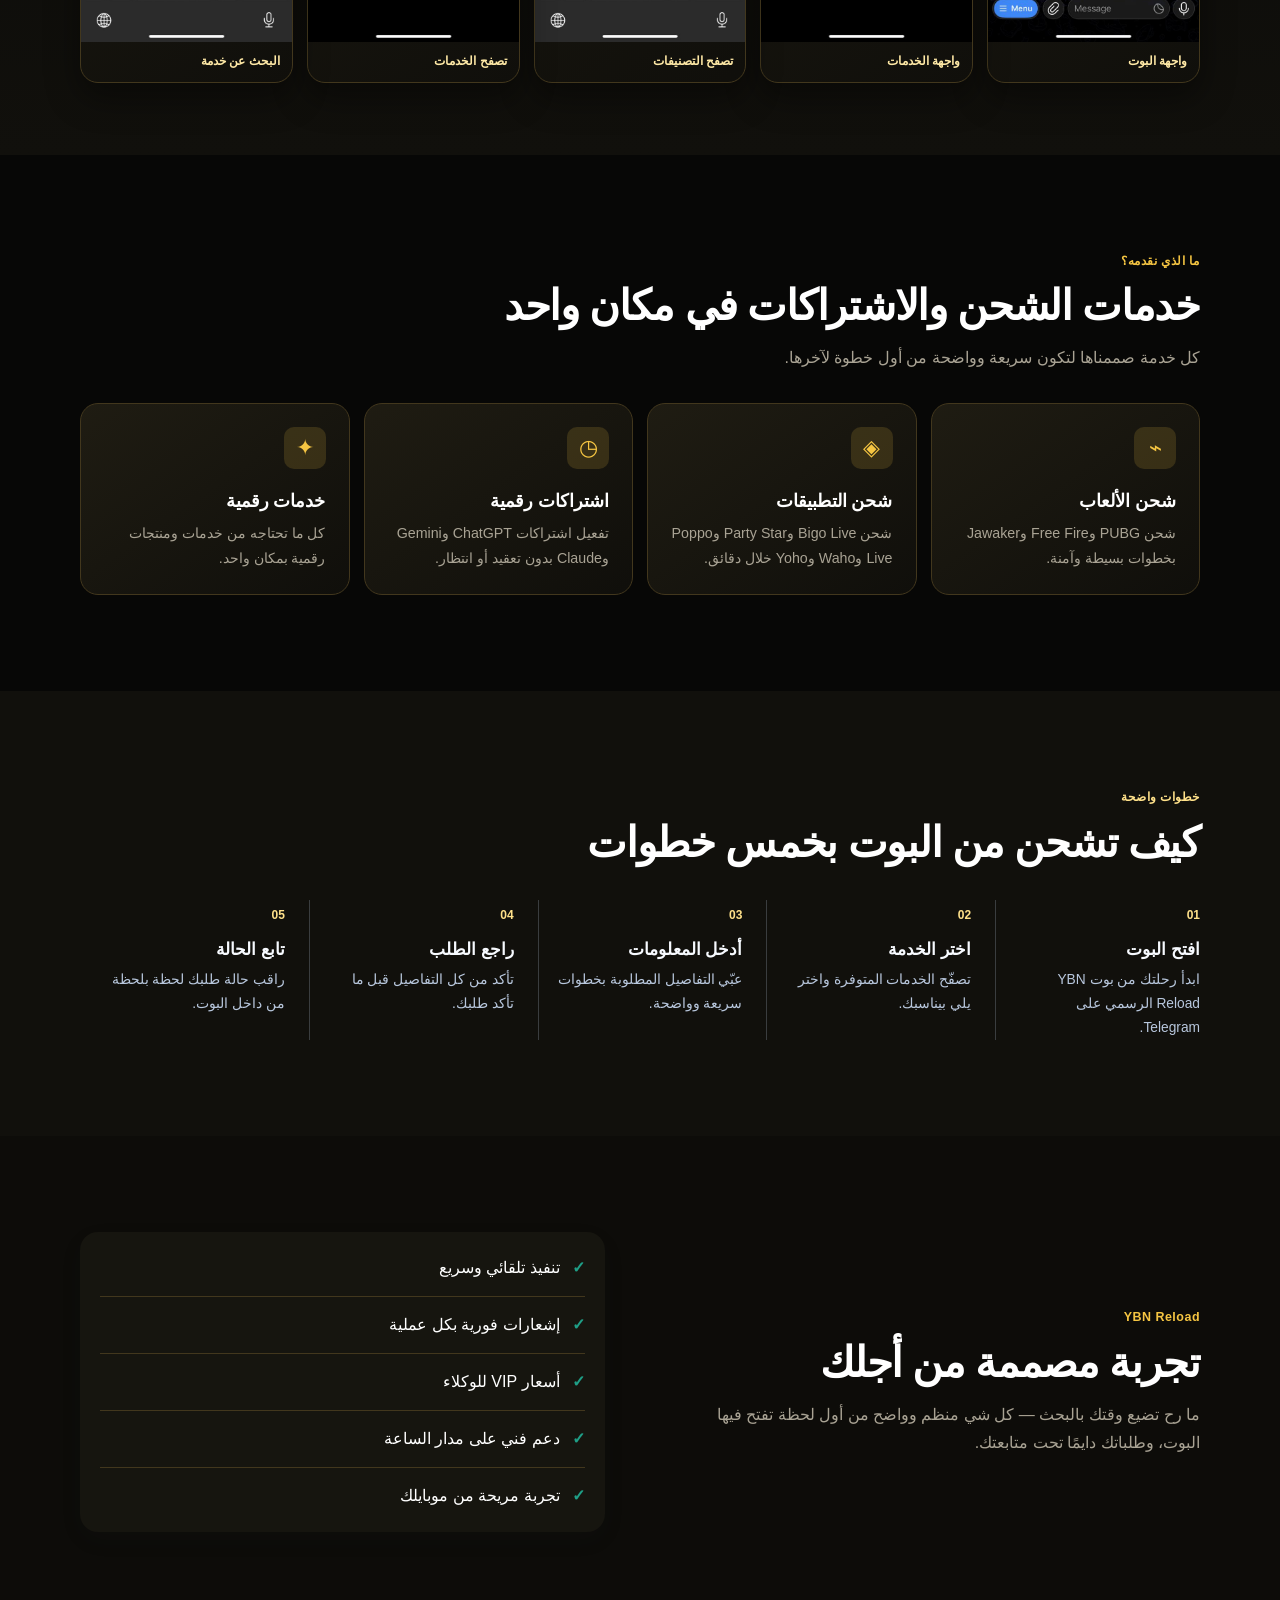
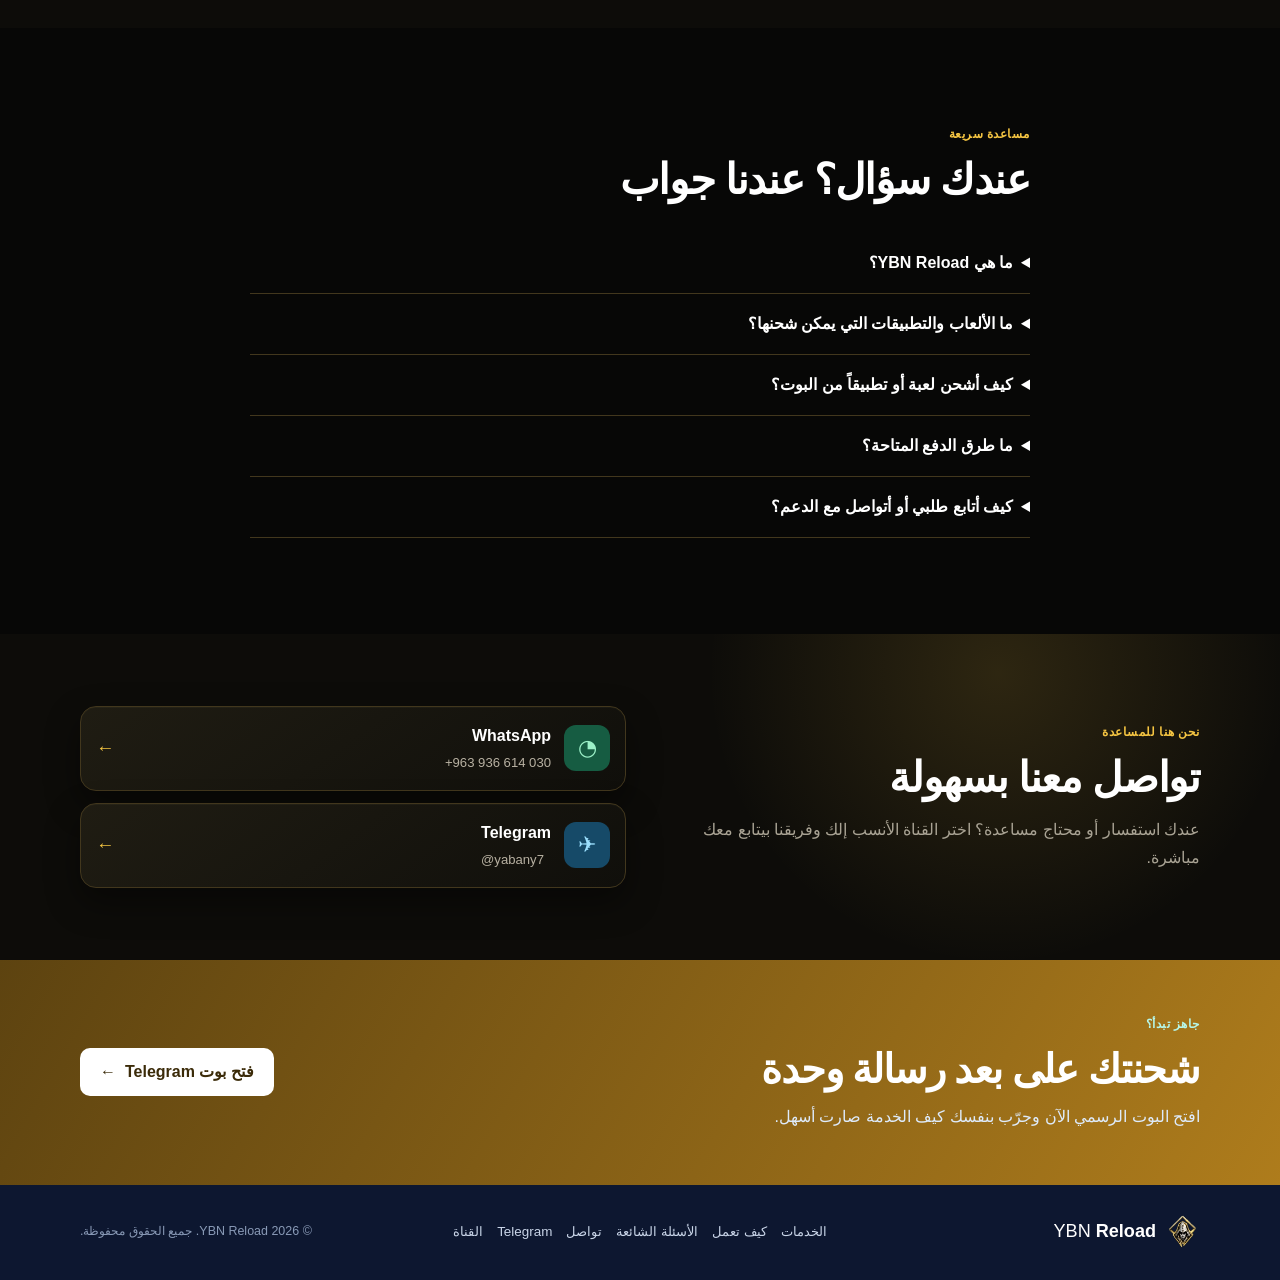
==== commit 84288da2: "fix link bot" ====
--- a/index.html
+++ b/index.html
@@ -45,7 +45,7 @@
             "logo": "https://alyabany.github.io/YBN-Platform-Website/assets/images/logo3D.png",
             "description": "بوت تلغرام لشحن الألعاب والتطبيقات وتفعيل الاشتراكات الرقمية.",
             "sameAs": [
-              "https://t.me/YBN_Reload_bot",
+              "https://go.ybnreload.com/c/62BgwZEMZk6D8DfPw5A_6w",
               "https://t.me/YBN_Reload_Channel"
             ]
           },
@@ -122,7 +122,7 @@
           <a href="#faq">الأسئلة الشائعة</a>
           <a href="#contact">تواصل</a>
         </div>
-        <a class="nav-telegram" href="https://t.me/YBN_Reload_bot" target="_blank" rel="noopener noreferrer">افتح البوت <span aria-hidden="true">↗</span></a>
+        <a class="nav-telegram" href="https://go.ybnreload.com/c/62BgwZEMZk6D8DfPw5A_6w" target="_blank" rel="noopener noreferrer">افتح البوت <span aria-hidden="true">↗</span></a>
       </nav>
     </header>
     <main id="content">
@@ -135,7 +135,7 @@
             <p class="hero-description"><strong>YBN Reload (@YBN_Reload_bot)</strong> هو بوت تلغرام لشحن الألعاب والتطبيقات وتفعيل الاشتراكات الرقمية، مع تنفيذ تلقائي وإشعارات فورية ودعم فني على مدار الساعة — بدون تعقيد، وبواجهة واضحة بتخليك تعرف وين وصل طلبك بأي لحظة.</p>
             <p class="tagline" lang="en">Fast <i>•</i> Simple <i>•</i> Secure</p>
             <div class="hero-actions">
-              <a class="button button-primary" href="https://t.me/YBN_Reload_bot" target="_blank" rel="noopener noreferrer">ابدأ عبر Telegram <span aria-hidden="true">←</span></a>
+              <a class="button button-primary" href="https://go.ybnreload.com/c/62BgwZEMZk6D8DfPw5A_6w" target="_blank" rel="noopener noreferrer">ابدأ عبر Telegram <span aria-hidden="true">←</span></a>
               <a class="button button-secondary" href="#services">استعرض الخدمات</a>
             </div>
           </div>
@@ -314,7 +314,7 @@
             <h2>شحنتك على بعد رسالة وحدة</h2>
             <p>افتح البوت الرسمي الآن وجرّب بنفسك كيف الخدمة صارت أسهل.</p>
           </div>
-          <a class="button button-light" href="https://t.me/YBN_Reload_bot" target="_blank" rel="noopener noreferrer">فتح بوت Telegram <span aria-hidden="true">←</span></a>
+          <a class="button button-light" href="https://go.ybnreload.com/c/62BgwZEMZk6D8DfPw5A_6w" target="_blank" rel="noopener noreferrer">فتح بوت Telegram <span aria-hidden="true">←</span></a>
         </div>
       </section>
     </main>
@@ -330,7 +330,7 @@
           <a href="#how-it-works">كيف تعمل</a>
           <a href="#faq">الأسئلة الشائعة</a>
           <a href="#contact">تواصل</a>
-          <a href="https://t.me/YBN_Reload_bot" target="_blank" rel="noopener noreferrer">Telegram</a>
+          <a href="https://go.ybnreload.com/c/62BgwZEMZk6D8DfPw5A_6w" target="_blank" rel="noopener noreferrer">Telegram</a>
           <a href="https://t.me/YBN_Reload_Channel" target="_blank" rel="noopener noreferrer">القناة</a>
         </div>
         <p>© 2026 YBN Reload. جميع الحقوق محفوظة.</p>
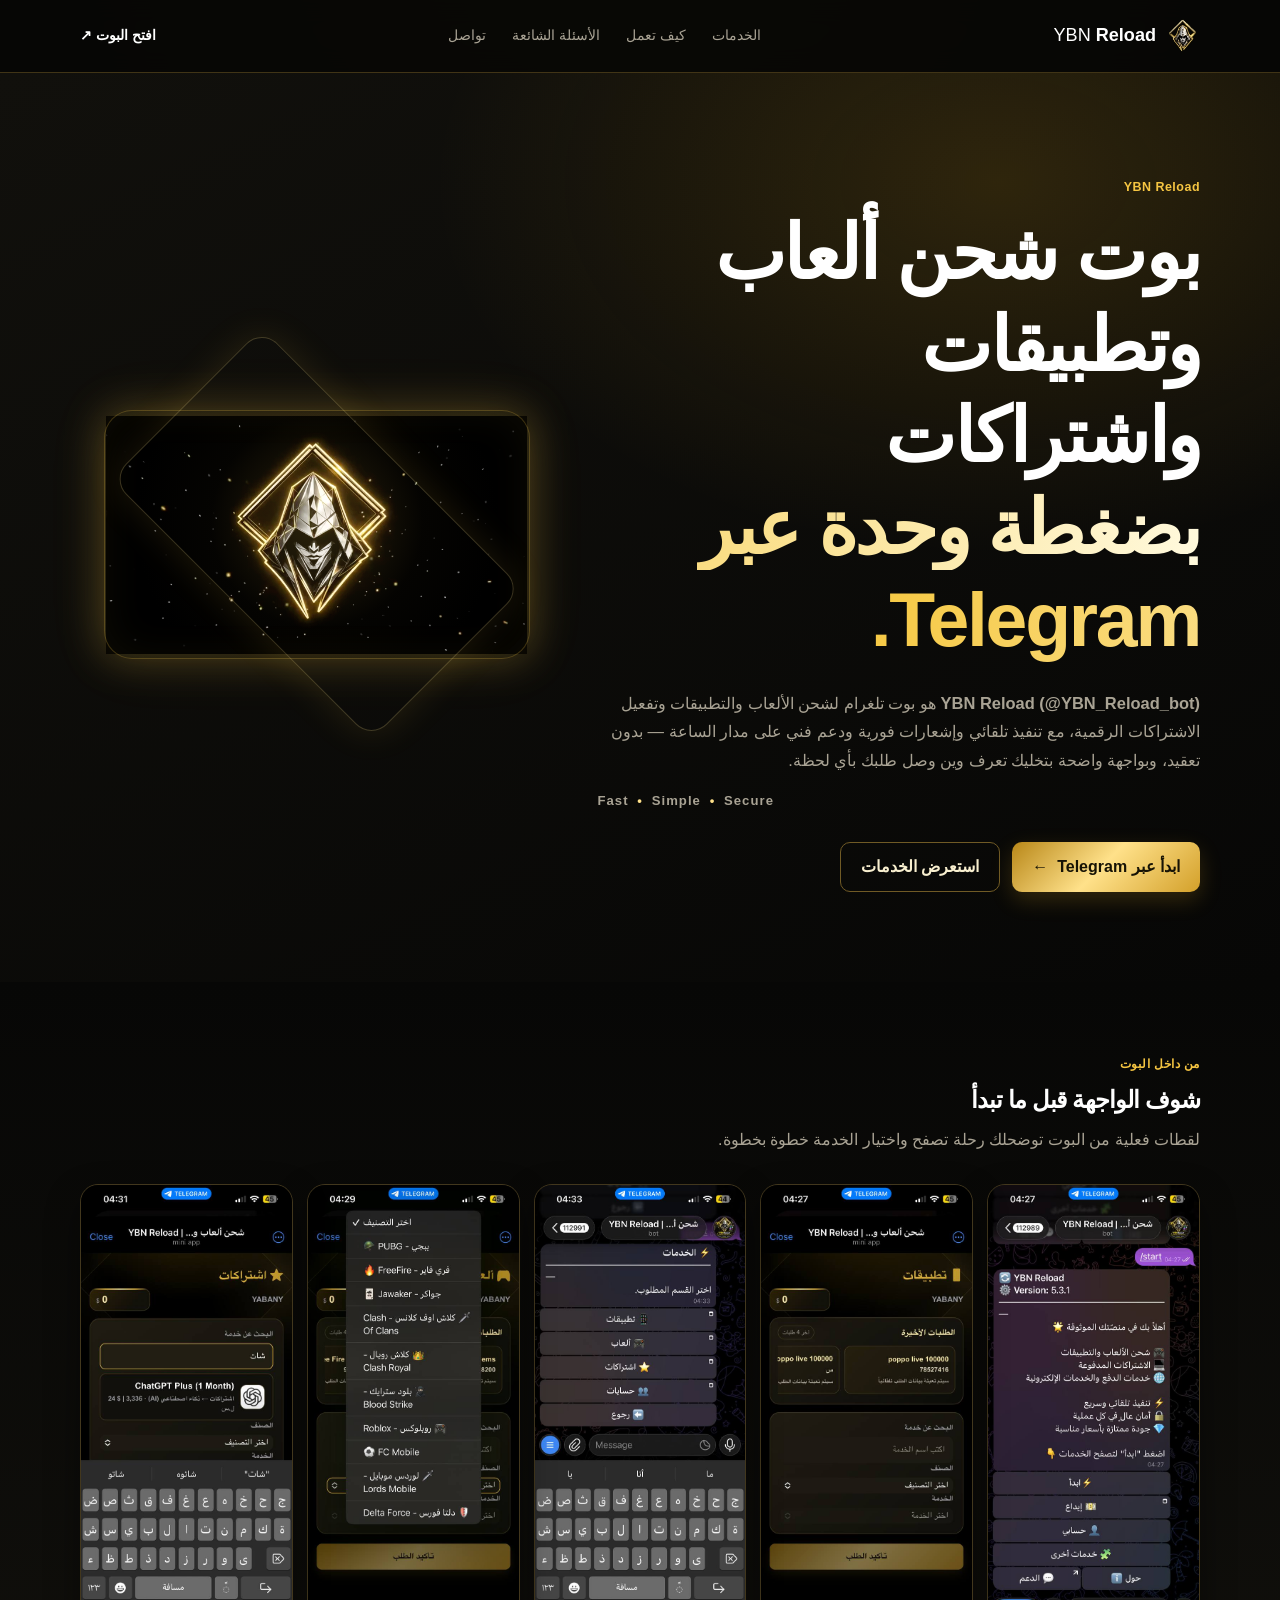
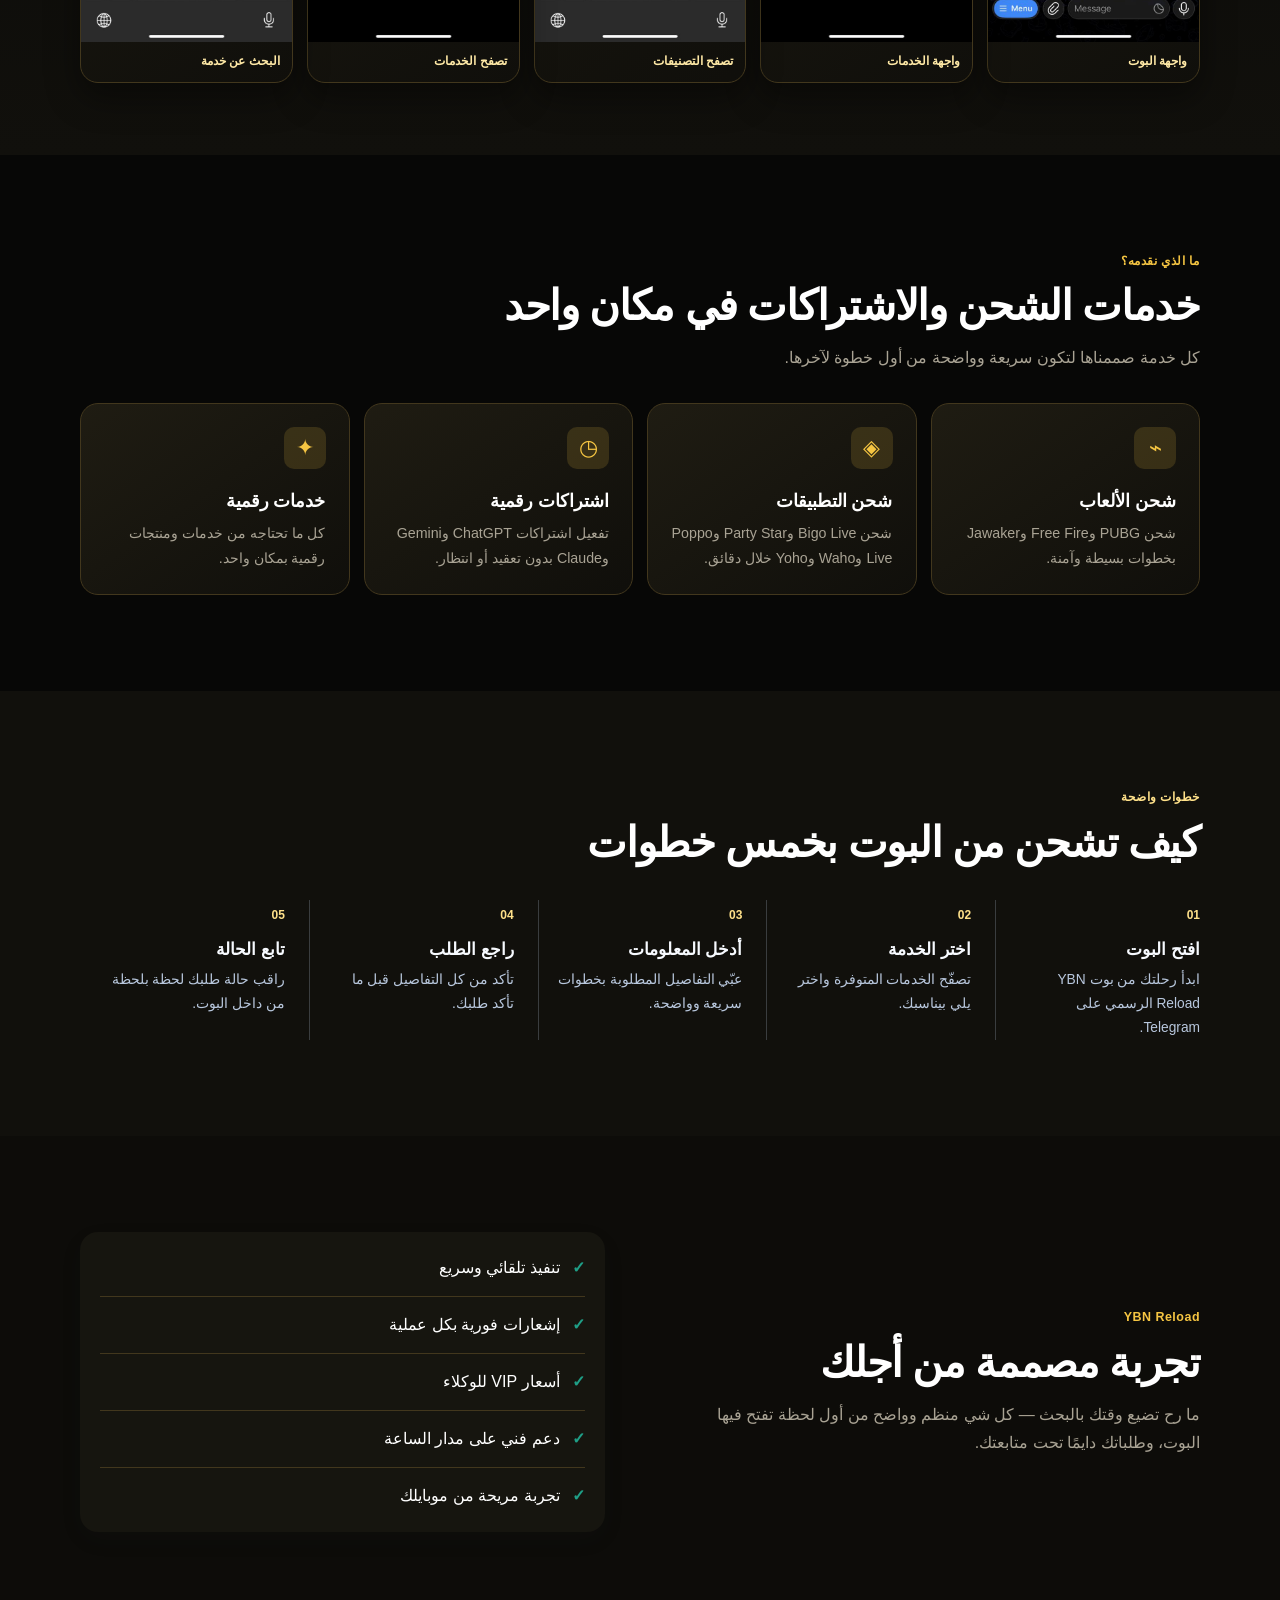
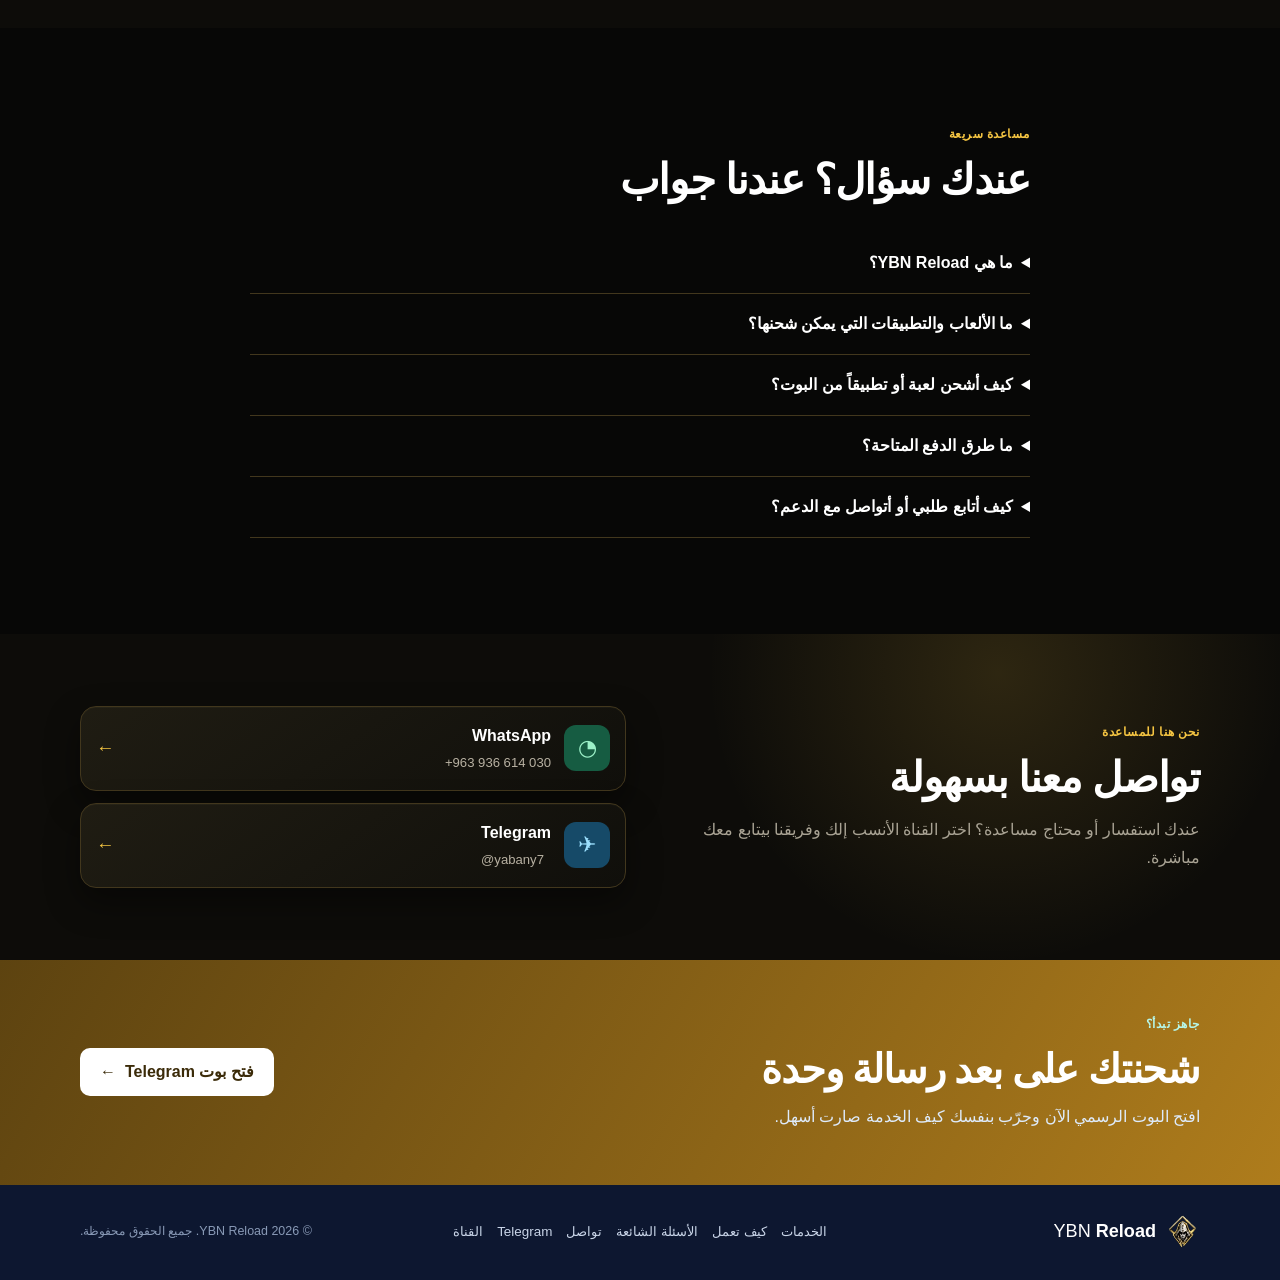
==== commit 057e0497: "fix link" ====
--- a/index.html
+++ b/index.html
@@ -45,7 +45,7 @@
             "logo": "https://alyabany.github.io/YBN-Platform-Website/assets/images/logo3D.png",
             "description": "بوت تلغرام لشحن الألعاب والتطبيقات وتفعيل الاشتراكات الرقمية.",
             "sameAs": [
-              "https://go.ybnreload.com/c/62BgwZEMZk6D8DfPw5A_6w",
+              "https://t.me/YBN_Reload_bot?start=acq_d_jQjxu7rvYKGFMzdoZMWJzg",
               "https://t.me/YBN_Reload_Channel"
             ]
           },
@@ -122,7 +122,7 @@
           <a href="#faq">الأسئلة الشائعة</a>
           <a href="#contact">تواصل</a>
         </div>
-        <a class="nav-telegram" href="https://go.ybnreload.com/c/62BgwZEMZk6D8DfPw5A_6w" target="_blank" rel="noopener noreferrer">افتح البوت <span aria-hidden="true">↗</span></a>
+        <a class="nav-telegram" href="https://t.me/YBN_Reload_bot?start=acq_d_jQjxu7rvYKGFMzdoZMWJzg" target="_blank" rel="noopener noreferrer">افتح البوت <span aria-hidden="true">↗</span></a>
       </nav>
     </header>
     <main id="content">
@@ -135,7 +135,7 @@
             <p class="hero-description"><strong>YBN Reload (@YBN_Reload_bot)</strong> هو بوت تلغرام لشحن الألعاب والتطبيقات وتفعيل الاشتراكات الرقمية، مع تنفيذ تلقائي وإشعارات فورية ودعم فني على مدار الساعة — بدون تعقيد، وبواجهة واضحة بتخليك تعرف وين وصل طلبك بأي لحظة.</p>
             <p class="tagline" lang="en">Fast <i>•</i> Simple <i>•</i> Secure</p>
             <div class="hero-actions">
-              <a class="button button-primary" href="https://go.ybnreload.com/c/62BgwZEMZk6D8DfPw5A_6w" target="_blank" rel="noopener noreferrer">ابدأ عبر Telegram <span aria-hidden="true">←</span></a>
+              <a class="button button-primary" href="https://t.me/YBN_Reload_bot?start=acq_d_jQjxu7rvYKGFMzdoZMWJzg" target="_blank" rel="noopener noreferrer">ابدأ عبر Telegram <span aria-hidden="true">←</span></a>
               <a class="button button-secondary" href="#services">استعرض الخدمات</a>
             </div>
           </div>
@@ -314,7 +314,7 @@
             <h2>شحنتك على بعد رسالة وحدة</h2>
             <p>افتح البوت الرسمي الآن وجرّب بنفسك كيف الخدمة صارت أسهل.</p>
           </div>
-          <a class="button button-light" href="https://go.ybnreload.com/c/62BgwZEMZk6D8DfPw5A_6w" target="_blank" rel="noopener noreferrer">فتح بوت Telegram <span aria-hidden="true">←</span></a>
+          <a class="button button-light" href="https://t.me/YBN_Reload_bot?start=acq_d_jQjxu7rvYKGFMzdoZMWJzg" target="_blank" rel="noopener noreferrer">فتح بوت Telegram <span aria-hidden="true">←</span></a>
         </div>
       </section>
     </main>
@@ -330,7 +330,7 @@
           <a href="#how-it-works">كيف تعمل</a>
           <a href="#faq">الأسئلة الشائعة</a>
           <a href="#contact">تواصل</a>
-          <a href="https://go.ybnreload.com/c/62BgwZEMZk6D8DfPw5A_6w" target="_blank" rel="noopener noreferrer">Telegram</a>
+          <a href="https://t.me/YBN_Reload_bot?start=acq_d_jQjxu7rvYKGFMzdoZMWJzg" target="_blank" rel="noopener noreferrer">Telegram</a>
           <a href="https://t.me/YBN_Reload_Channel" target="_blank" rel="noopener noreferrer">القناة</a>
         </div>
         <p>© 2026 YBN Reload. جميع الحقوق محفوظة.</p>
